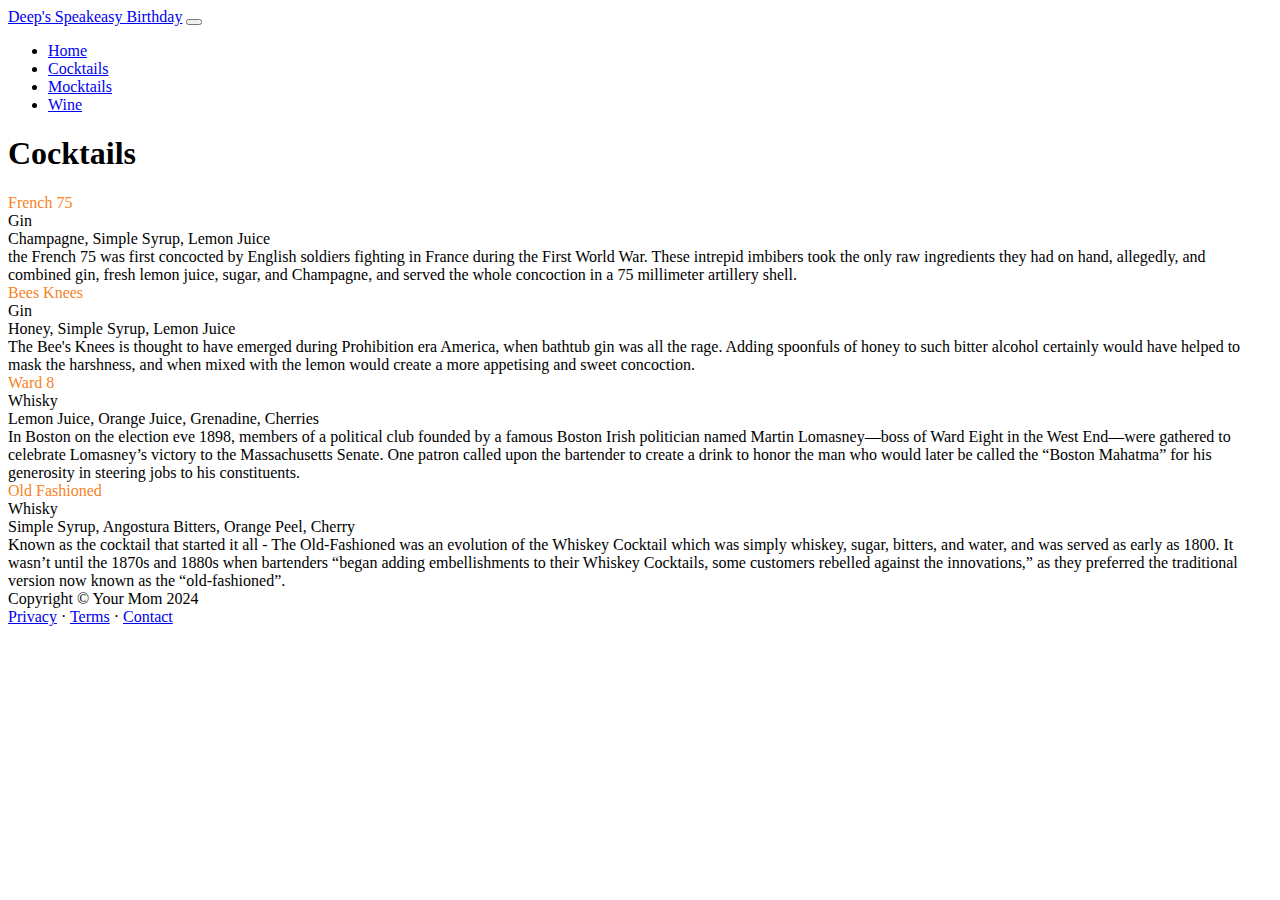
==== cocktails.html @ ecde7ce2 "new HTML" ====
<!DOCTYPE html>
<html lang="en">
    <head>
        <meta charset="utf-8" />
        <meta name="viewport" content="width=device-width, initial-scale=1, shrink-to-fit=no" />
        <meta name="description" content="" />
        <meta name="author" content="" />
        <title>Deep's Speakeasy Cocktails</title>
        <!-- Favicon-->
        <link rel="icon" type="image/x-icon" href="assets/favicon.ico" />
        <!-- Custom Google font-->
        <link rel="preconnect" href="https://fonts.googleapis.com" />
        <link rel="preconnect" href="https://fonts.gstatic.com" crossorigin />
        <link href="https://fonts.googleapis.com/css2?family=Plus+Jakarta+Sans:wght@100;200;300;400;500;600;700;800;900&amp;display=swap" rel="stylesheet" />
        <!-- Bootstrap icons-->
        <link href="https://cdn.jsdelivr.net/npm/bootstrap-icons@1.8.1/font/bootstrap-icons.css" rel="stylesheet" />
        <!-- Core theme CSS (includes Bootstrap)-->
        <link href="css/styles.css" rel="stylesheet" />
    </head>
    <body class="d-flex flex-column h-100 bg-light">
        <main class="flex-shrink-0">
            <!-- Navigation-->
            <nav class="navbar navbar-expand-lg navbar-light bg-white py-3">
                <div class="container px-5">
                    <a class="navbar-brand" href="index.html"><span class="fw-bolder text-primary">Deep's Speakeasy Birthday</span></a>
                    <button class="navbar-toggler" type="button" data-bs-toggle="collapse" data-bs-target="#navbarSupportedContent" aria-controls="navbarSupportedContent" aria-expanded="false" aria-label="Toggle navigation"><span class="navbar-toggler-icon"></span></button>
                    <div class="collapse navbar-collapse" id="navbarSupportedContent">
                        <ul class="navbar-nav ms-auto mb-2 mb-lg-0 small fw-bolder">
                            <li class="nav-item"><a class="nav-link" href="index.html">Home</a></li>
                            <li class="nav-item"><a class="nav-link" href="cocktails.html">Cocktails</a></li>
                            <li class="nav-item"><a class="nav-link" href="mocktails.html">Mocktails</a></li>
                            <li class="nav-item"><a class="nav-link" href="wine.html">Wine</a></li>
                        </ul>
                    </div>
                </div>
            </nav>
            <!-- Page Content-->
            <div class="container px-5 my-5">
                <div class="text-center mb-5">
                    <h1 class="display-5 fw-bolder mb-0"><span class="text-gradient d-inline">Cocktails</span></h1>
                </div>
                <div class="row gx-5 justify-content-center">
                    <div class="col-lg-11 col-xl-9 col-xxl-8">
                        <!-- Experience Section-->
                        <section>
                            <!-- Experience Card 1-->
                            <div class="card shadow border-0 rounded-4 mb-5">
                                <div class="card-body p-5">
                                    <div class="row align-items-center gx-5">
                                        <div class="col text-center text-lg-start mb-4 mb-lg-0">
                                            <div class="bg-light p-4 rounded-4">
                                                <div class="text-custom fw-bolder mb-2"><span style="color:#f68326;">French 75</span></div>
                                                <div class="small fw-bolder">Gin</div>
                                                <div class="small text-muted">Champagne, Simple Syrup, Lemon Juice</div>
                                            </div>
                                        </div>
                                        <div class="col-lg-8"><div>the French 75 was first concocted by English soldiers fighting in France during the First World War. These intrepid imbibers took the only raw ingredients they had on hand, allegedly, and combined gin, fresh lemon juice, sugar, and Champagne, and served the whole concoction in a 75 millimeter artillery shell.</div></div>
                                    </div>
                                </div>
                            </div>
                                   <!-- Experience Card 2-->
                                                        <div class="card shadow border-0 rounded-4 mb-5">
                                                            <div class="card-body p-5">
                                                                <div class="row align-items-center gx-5">
                                                                    <div class="col text-center text-lg-start mb-4 mb-lg-0">
                                                                        <div class="bg-light p-4 rounded-4">
                                                                            <div class="text-custom fw-bolder mb-2"><span style="color:#f68326;">Bees Knees</span></div>
                                                                            <div class="small fw-bolder">Gin</div>
                                                                            <div class="small text-muted">Honey, Simple Syrup, Lemon Juice</div>
                                                                        </div>
                                                                    </div>
                                                                    <div class="col-lg-8"><div>The Bee's Knees is thought to have emerged during Prohibition era America, when bathtub gin was all the rage. Adding spoonfuls of honey to such bitter alcohol certainly would have helped to mask the harshness, and when mixed with the lemon would create a more appetising and sweet concoction.</div></div>
                                                                </div>
                                                            </div>
                                                        </div>
                                        <!-- Experience Card 3-->
                                        <div class="card shadow border-0 rounded-4 mb-5">
                                            <div class="card-body p-5">
                                                <div class="row align-items-center gx-5">
                                                    <div class="col text-center text-lg-start mb-4 mb-lg-0">
                                                        <div class="bg-light p-4 rounded-4">
                                                            <div class="text-custom fw-bolder mb-2"><span style="color:#f68326;">Ward 8</span></div>
                                                            <div class="small fw-bolder">Whisky</div>
                                                            <div class="small text-muted">Lemon Juice, Orange Juice, Grenadine, Cherries</div>
                                                        </div>
                                                    </div>
                                                    <div class="col-lg-8"><div>In Boston on the election eve 1898, members of a political club founded by a famous Boston Irish politician named Martin Lomasney—boss of Ward Eight in the West End—were gathered to celebrate Lomasney’s victory to the Massachusetts Senate. One patron called upon the bartender to create a drink to honor the man who would later be called the “Boston Mahatma” for his generosity in steering jobs to his constituents.</div></div>
                                                </div>
                                            </div>
                                        </div>
                            <!-- Experience Card 4-->
                            <div class="card shadow border-0 rounded-4 mb-5">
                                <div class="card-body p-5">
                                    <div class="row align-items-center gx-5">
                                        <div class="col text-center text-lg-start mb-4 mb-lg-0">
                                            <div class="bg-light p-4 rounded-4">
                                                <div class="text-custom fw-bolder mb-2"><span style="color:#f68326;">Old Fashioned</span></div>
                                                <div class="small fw-bolder">Whisky</div>
                                                <div class="small text-muted">Simple Syrup, Angostura Bitters, Orange Peel, Cherry</div>
                                            </div>
                                        </div>
                                        <div class="col-lg-8"><div>Known as the cocktail that started it all - The Old-Fashioned was an evolution of the Whiskey Cocktail which was simply whiskey, sugar, bitters, and water, and was served as early as 1800. It wasn’t until the 1870s and 1880s when bartenders “began adding embellishments to their Whiskey Cocktails, some customers rebelled against the innovations,” as they preferred the traditional version now known as the “old-fashioned”.</div></div>
                                    </div>
                                </div>
                            </div>
                        </section>
                    </div>
                </div>
            </div>
        </main>
        <!-- Footer-->
        <footer class="bg-white py-4 mt-auto">
            <div class="container px-5">
                <div class="row align-items-center justify-content-between flex-column flex-sm-row">
                    <div class="col-auto"><div class="small m-0">Copyright &copy; Your Mom 2024</div></div>
                    <div class="col-auto">
                        <a class="small" href="#!">Privacy</a>
                        <span class="mx-1">&middot;</span>
                        <a class="small" href="#!">Terms</a>
                        <span class="mx-1">&middot;</span>
                        <a class="small" href="#!">Contact</a>
                    </div>
                </div>
            </div>
        </footer>
        <!-- Bootstrap core JS-->
        <script src="https://cdn.jsdelivr.net/npm/bootstrap@5.2.3/dist/js/bootstrap.bundle.min.js"></script>
        <!-- Core theme JS-->
        <script src="js/scripts.js"></script>
    </body>
</html>
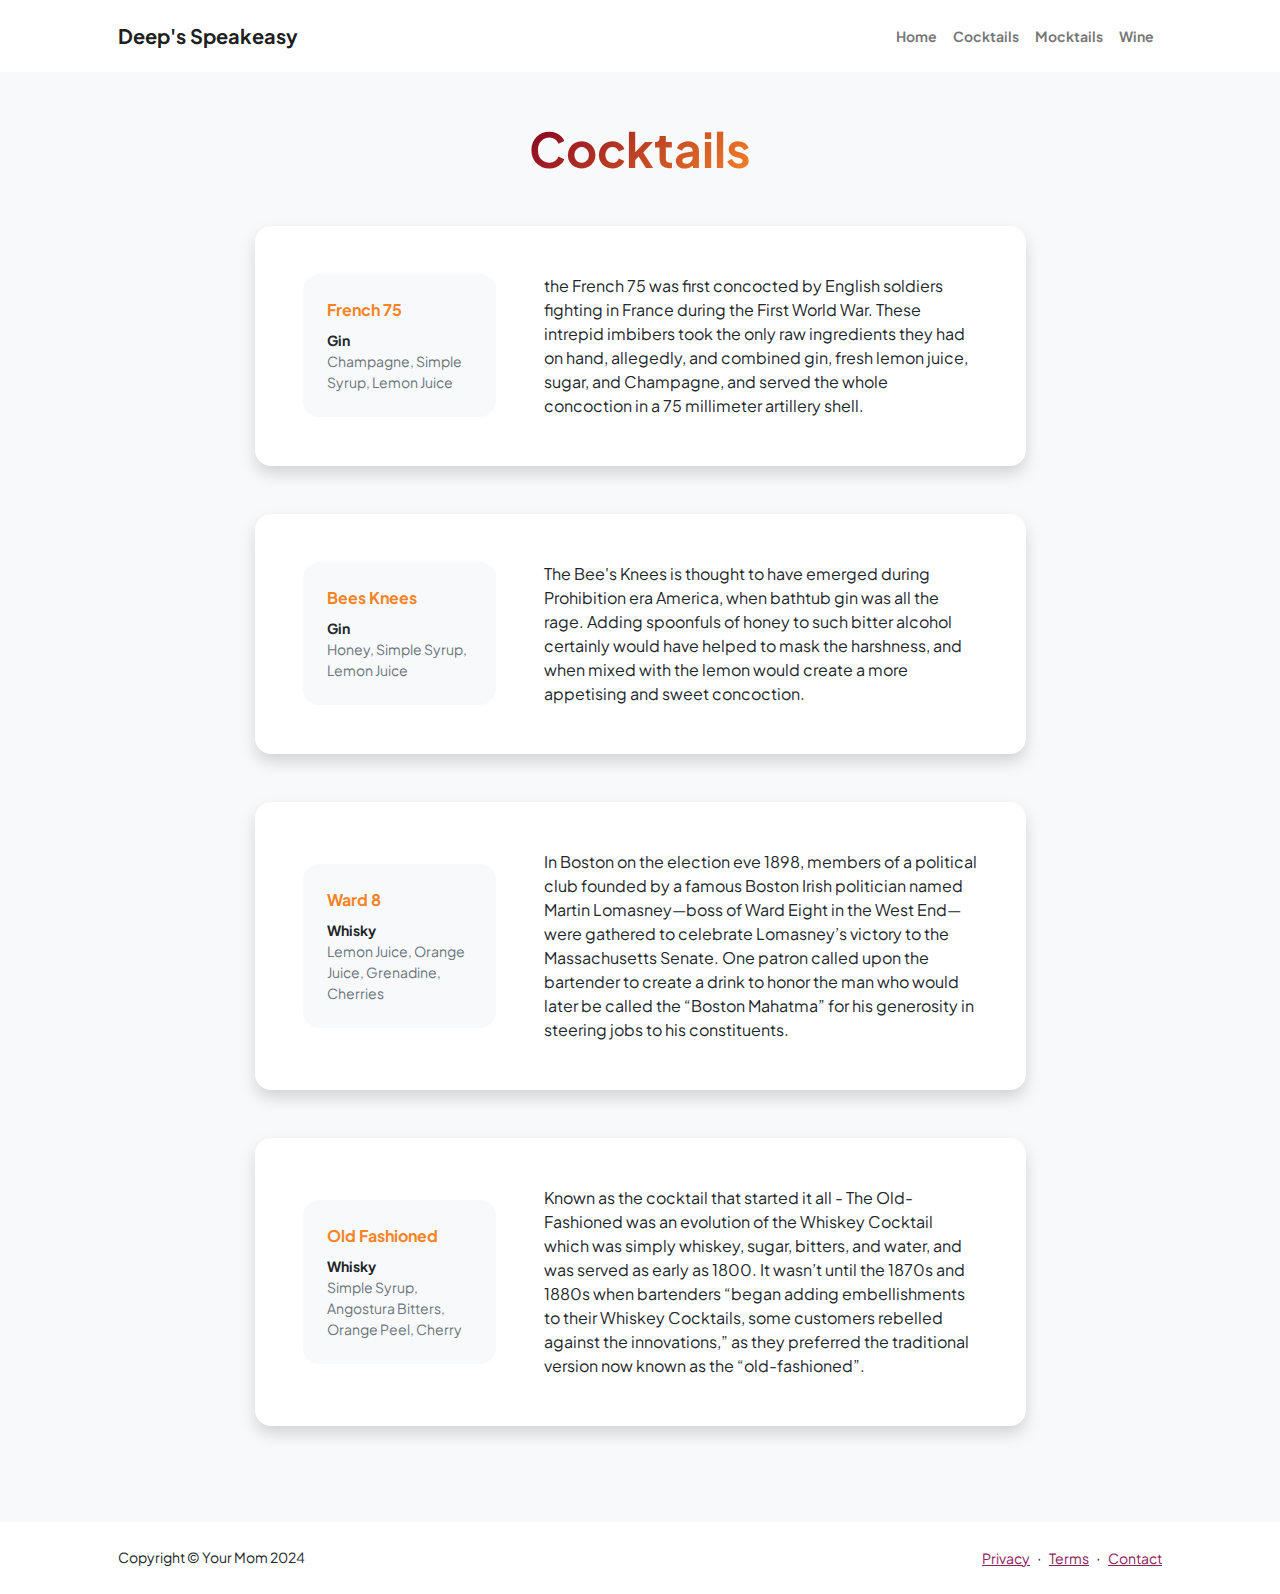
==== commit 9929f235: "Update cocktails.html" ====
--- a/cocktails.html
+++ b/cocktails.html
@@ -22,7 +22,7 @@
             <!-- Navigation-->
             <nav class="navbar navbar-expand-lg navbar-light bg-white py-3">
                 <div class="container px-5">
-                    <a class="navbar-brand" href="index.html"><span class="fw-bolder text-primary">Deep's Speakeasy Birthday</span></a>
+                    <a class="navbar-brand" href="index.html"><span class="fw-bolder text-primary">Deep's Speakeasy</span></a>
                     <button class="navbar-toggler" type="button" data-bs-toggle="collapse" data-bs-target="#navbarSupportedContent" aria-controls="navbarSupportedContent" aria-expanded="false" aria-label="Toggle navigation"><span class="navbar-toggler-icon"></span></button>
                     <div class="collapse navbar-collapse" id="navbarSupportedContent">
                         <ul class="navbar-nav ms-auto mb-2 mb-lg-0 small fw-bolder">
--- a/css/styles.css
+++ b/css/styles.css
@@ -0,0 +1,11735 @@
+
+@charset "UTF-8";
+/*!
+* Start Bootstrap - Personal v1.0.1 (https://startbootstrap.com/template-overviews/personal)
+* Copyright 2013-2023 Start Bootstrap
+* Licensed under MIT (https://github.com/StartBootstrap/startbootstrap-personal/blob/master/LICENSE)
+*/
+/*!
+ * Bootstrap  v5.2.3 (https://getbootstrap.com/)
+ * Copyright 2011-2022 The Bootstrap Authors
+ * Copyright 2011-2022 Twitter, Inc.
+ * Licensed under MIT (https://github.com/twbs/bootstrap/blob/main/LICENSE)
+ */
+:root {
+  --bs-blue: #8d215e;
+  --bs-indigo: #6610f2;
+  --bs-purple: #6f42c1;
+  --bs-pink: #f68326;
+  --bs-red: #dc3545;
+  --bs-orange: #fd7e14;
+  --bs-yellow: #ffc107;
+  --bs-green: #198754;
+  --bs-teal: #20c997;
+  --bs-cyan: #0dcaf0;
+  --bs-black: #000;
+  --bs-white: #fff;
+  --bs-gray: #6c757d;
+  --bs-gray-dark: #343a40;
+  --bs-gray-100: #f8f9fa;
+  --bs-gray-200: #e9ecef;
+  --bs-gray-300: #dee2e6;
+  --bs-gray-400: #ced4da;
+  --bs-gray-500: #adb5bd;
+  --bs-gray-600: #6c757d;
+  --bs-gray-700: #495057;
+  --bs-gray-800: #343a40;
+  --bs-gray-900: #212529;
+  --bs-primary: #f68326;
+  --bs-secondary: #520029;
+  --bs-success: #198754;
+  --bs-info: #0dcaf0;
+  --bs-warning: #ffc107;
+  --bs-danger: #dc3545;
+  --bs-light: #f8f9fa;
+  --bs-custom: #8d215e;
+  --bs-primary-rgb: 30, 48, 243;
+  --bs-secondary-rgb: 226, 30, 128;
+  --bs-success-rgb: 25, 135, 84;
+  --bs-info-rgb: 13, 202, 240;
+  --bs-warning-rgb: 255, 193, 7;
+  --bs-danger-rgb: 220, 53, 69;
+  --bs-light-rgb: 248, 249, 250;
+  --bs-dark-rgb: 33, 37, 41;
+  --bs-white-rgb: 255, 255, 255;
+  --bs-black-rgb: 0, 0, 0;
+  --bs-body-color-rgb: 33, 37, 41;
+  --bs-body-bg-rgb: 255, 255, 255;
+  --bs-font-sans-serif: "Plus Jakarta Sans";
+  --bs-font-monospace: SFMono-Regular, Menlo, Monaco, Consolas, "Liberation Mono", "Courier New", monospace;
+  --bs-gradient: linear-gradient(180deg, rgba(255, 255, 255, 0.15), rgba(255, 255, 255, 0));
+  --bs-body-font-family: var(--bs-font-sans-serif);
+  --bs-body-font-size: 1rem;
+  --bs-body-font-weight: 400;
+  --bs-body-line-height: 1.5;
+  --bs-body-color: #212529;
+  --bs-body-bg: #fff;
+  --bs-border-width: 1px;
+  --bs-border-style: solid;
+  --bs-border-color: #dee2e6;
+  --bs-border-color-translucent: rgba(0, 0, 0, 0.175);
+  --bs-border-radius: 0.375rem;
+  --bs-border-radius-sm: 0.25rem;
+  --bs-border-radius-lg: 0.5rem;
+  --bs-border-radius-xl: 1rem;
+  --bs-border-radius-2xl: 2rem;
+  --bs-border-radius-pill: 50rem;
+  --bs-link-color: #8d215e;
+  --bs-link-hover-color: #1826c2;
+  --bs-code-color: #f68326;
+  --bs-highlight-bg: #fff3cd;
+}
+
+*,
+*::before,
+*::after {
+  box-sizing: border-box;
+}
+
+@media (prefers-reduced-motion: no-preference) {
+  :root {
+    scroll-behavior: smooth;
+  }
+}
+
+body {
+  margin: 0;
+  font-family: var(--bs-body-font-family);
+  font-size: var(--bs-body-font-size);
+  font-weight: var(--bs-body-font-weight);
+  line-height: var(--bs-body-line-height);
+  color: var(--bs-body-color);
+  text-align: var(--bs-body-text-align);
+  background-color: var(--bs-body-bg);
+  -webkit-text-size-adjust: 100%;
+  -webkit-tap-highlight-color: rgba(0, 0, 0, 0);
+}
+
+hr {
+  margin: 1rem 0;
+  color: inherit;
+  border: 0;
+  border-top: 1px solid;
+  opacity: 0.25;
+}
+
+h6, .h6, h5, .h5, h4, .h4, h3, .h3, h2, .h2, h1, .h1 {
+  margin-top: 0;
+  margin-bottom: 0.5rem;
+  font-weight: 500;
+  line-height: 1.2;
+}
+
+h1, .h1 {
+  font-size: calc(1.375rem + 1.5vw);
+}
+@media (min-width: 1200px) {
+  h1, .h1 {
+    font-size: 2.5rem;
+  }
+}
+
+h2, .h2 {
+  font-size: calc(1.325rem + 0.9vw);
+}
+@media (min-width: 1200px) {
+  h2, .h2 {
+    font-size: 2rem;
+  }
+}
+
+h3, .h3 {
+  font-size: calc(1.3rem + 0.6vw);
+}
+@media (min-width: 1200px) {
+  h3, .h3 {
+    font-size: 1.75rem;
+  }
+}
+
+h4, .h4 {
+  font-size: calc(1.275rem + 0.3vw);
+}
+@media (min-width: 1200px) {
+  h4, .h4 {
+    font-size: 1.5rem;
+  }
+}
+
+h5, .h5 {
+  font-size: 1.25rem;
+}
+
+h6, .h6 {
+  font-size: 1rem;
+}
+
+p {
+  margin-top: 0;
+  margin-bottom: 1rem;
+}
+
+abbr[title] {
+  -webkit-text-decoration: underline dotted;
+          text-decoration: underline dotted;
+  cursor: help;
+  -webkit-text-decoration-skip-ink: none;
+          text-decoration-skip-ink: none;
+}
+
+address {
+  margin-bottom: 1rem;
+  font-style: normal;
+  line-height: inherit;
+}
+
+ol,
+ul {
+  padding-left: 2rem;
+}
+
+ol,
+ul,
+dl {
+  margin-top: 0;
+  margin-bottom: 1rem;
+}
+
+ol ol,
+ul ul,
+ol ul,
+ul ol {
+  margin-bottom: 0;
+}
+
+dt {
+  font-weight: 700;
+}
+
+dd {
+  margin-bottom: 0.5rem;
+  margin-left: 0;
+}
+
+blockquote {
+  margin: 0 0 1rem;
+}
+
+b,
+strong {
+  font-weight: bolder;
+}
+
+small, .small {
+  font-size: 0.875em;
+}
+
+mark, .mark {
+  padding: 0.1875em;
+  background-color: var(--bs-highlight-bg);
+}
+
+sub,
+sup {
+  position: relative;
+  font-size: 0.75em;
+  line-height: 0;
+  vertical-align: baseline;
+}
+
+sub {
+  bottom: -0.25em;
+}
+
+sup {
+  top: -0.5em;
+}
+
+a {
+  color: var(--bs-link-color);
+  text-decoration: underline;
+}
+a:hover {
+  color: var(--bs-link-hover-color);
+}
+
+a:not([href]):not([class]), a:not([href]):not([class]):hover {
+  color: inherit;
+  text-decoration: none;
+}
+
+pre,
+code,
+kbd,
+samp {
+  font-family: var(--bs-font-monospace);
+  font-size: 1em;
+}
+
+pre {
+  display: block;
+  margin-top: 0;
+  margin-bottom: 1rem;
+  overflow: auto;
+  font-size: 0.875em;
+}
+pre code {
+  font-size: inherit;
+  color: inherit;
+  word-break: normal;
+}
+
+code {
+  font-size: 0.875em;
+  color: var(--bs-code-color);
+  word-wrap: break-word;
+}
+a > code {
+  color: inherit;
+}
+
+kbd {
+  padding: 0.1875rem 0.375rem;
+  font-size: 0.875em;
+  color: var(--bs-body-bg);
+  background-color: var(--bs-body-color);
+  border-radius: 0.25rem;
+}
+kbd kbd {
+  padding: 0;
+  font-size: 1em;
+}
+
+figure {
+  margin: 0 0 1rem;
+}
+
+img,
+svg {
+  vertical-align: middle;
+}
+
+table {
+  caption-side: bottom;
+  border-collapse: collapse;
+}
+
+caption {
+  padding-top: 0.5rem;
+  padding-bottom: 0.5rem;
+  color: #6c757d;
+  text-align: left;
+}
+
+th {
+  text-align: inherit;
+  text-align: -webkit-match-parent;
+}
+
+thead,
+tbody,
+tfoot,
+tr,
+td,
+th {
+  border-color: inherit;
+  border-style: solid;
+  border-width: 0;
+}
+
+label {
+  display: inline-block;
+}
+
+button {
+  border-radius: 0;
+}
+
+button:focus:not(:focus-visible) {
+  outline: 0;
+}
+
+input,
+button,
+select,
+optgroup,
+textarea {
+  margin: 0;
+  font-family: inherit;
+  font-size: inherit;
+  line-height: inherit;
+}
+
+button,
+select {
+  text-transform: none;
+}
+
+[role=button] {
+  cursor: pointer;
+}
+
+select {
+  word-wrap: normal;
+}
+select:disabled {
+  opacity: 1;
+}
+
+[list]:not([type=date]):not([type=datetime-local]):not([type=month]):not([type=week]):not([type=time])::-webkit-calendar-picker-indicator {
+  display: none !important;
+}
+
+button,
+[type=button],
+[type=reset],
+[type=submit] {
+  -webkit-appearance: button;
+}
+button:not(:disabled),
+[type=button]:not(:disabled),
+[type=reset]:not(:disabled),
+[type=submit]:not(:disabled) {
+  cursor: pointer;
+}
+
+::-moz-focus-inner {
+  padding: 0;
+  border-style: none;
+}
+
+textarea {
+  resize: vertical;
+}
+
+fieldset {
+  min-width: 0;
+  padding: 0;
+  margin: 0;
+  border: 0;
+}
+
+legend {
+  float: left;
+  width: 100%;
+  padding: 0;
+  margin-bottom: 0.5rem;
+  font-size: calc(1.275rem + 0.3vw);
+  line-height: inherit;
+}
+@media (min-width: 1200px) {
+  legend {
+    font-size: 1.5rem;
+  }
+}
+legend + * {
+  clear: left;
+}
+
+::-webkit-datetime-edit-fields-wrapper,
+::-webkit-datetime-edit-text,
+::-webkit-datetime-edit-minute,
+::-webkit-datetime-edit-hour-field,
+::-webkit-datetime-edit-day-field,
+::-webkit-datetime-edit-month-field,
+::-webkit-datetime-edit-year-field {
+  padding: 0;
+}
+
+::-webkit-inner-spin-button {
+  height: auto;
+}
+
+[type=search] {
+  outline-offset: -2px;
+  -webkit-appearance: textfield;
+}
+
+/* rtl:raw:
+[type="tel"],
+[type="url"],
+[type="email"],
+[type="number"] {
+  direction: ltr;
+}
+*/
+::-webkit-search-decoration {
+  -webkit-appearance: none;
+}
+
+::-webkit-color-swatch-wrapper {
+  padding: 0;
+}
+
+::file-selector-button {
+  font: inherit;
+  -webkit-appearance: button;
+}
+
+output {
+  display: inline-block;
+}
+
+iframe {
+  border: 0;
+}
+
+summary {
+  display: list-item;
+  cursor: pointer;
+}
+
+progress {
+  vertical-align: baseline;
+}
+
+[hidden] {
+  display: none !important;
+}
+
+.lead {
+  font-size: 1.25rem;
+  font-weight: 300;
+}
+
+.display-1 {
+  font-size: calc(1.625rem + 4.5vw);
+  font-weight: 300;
+  line-height: 1.2;
+}
+@media (min-width: 1200px) {
+  .display-1 {
+    font-size: 5rem;
+  }
+}
+
+.display-2 {
+  font-size: calc(1.575rem + 3.9vw);
+  font-weight: 300;
+  line-height: 1.2;
+}
+@media (min-width: 1200px) {
+  .display-2 {
+    font-size: 4.5rem;
+  }
+}
+
+.display-3 {
+  font-size: calc(1.525rem + 3.3vw);
+  font-weight: 300;
+  line-height: 1.2;
+}
+@media (min-width: 1200px) {
+  .display-3 {
+    font-size: 4rem;
+  }
+}
+
+.display-4 {
+  font-size: calc(1.475rem + 2.7vw);
+  font-weight: 300;
+  line-height: 1.2;
+}
+@media (min-width: 1200px) {
+  .display-4 {
+    font-size: 3.5rem;
+  }
+}
+
+.display-5 {
+  font-size: calc(1.425rem + 2.1vw);
+  font-weight: 300;
+  line-height: 1.2;
+}
+@media (min-width: 1200px) {
+  .display-5 {
+    font-size: 3rem;
+  }
+}
+
+.display-6 {
+  font-size: calc(1.375rem + 1.5vw);
+  font-weight: 300;
+  line-height: 1.2;
+}
+@media (min-width: 1200px) {
+  .display-6 {
+    font-size: 2.5rem;
+  }
+}
+
+.list-unstyled {
+  padding-left: 0;
+  list-style: none;
+}
+
+.list-inline {
+  padding-left: 0;
+  list-style: none;
+}
+
+.list-inline-item {
+  display: inline-block;
+}
+.list-inline-item:not(:last-child) {
+  margin-right: 0.5rem;
+}
+
+.initialism {
+  font-size: 0.875em;
+  text-transform: uppercase;
+}
+
+.blockquote {
+  margin-bottom: 1rem;
+  font-size: 1.25rem;
+}
+.blockquote > :last-child {
+  margin-bottom: 0;
+}
+
+.blockquote-footer {
+  margin-top: -1rem;
+  margin-bottom: 1rem;
+  font-size: 0.875em;
+  color: #6c757d;
+}
+.blockquote-footer::before {
+  content: "— ";
+}
+
+.img-fluid {
+  max-width: 100%;
+  height: auto;
+}
+
+.img-thumbnail {
+  padding: 0.25rem;
+  background-color: #fff;
+  border: 1px solid var(--bs-border-color);
+  border-radius: 0.375rem;
+  max-width: 100%;
+  height: auto;
+}
+
+.figure {
+  display: inline-block;
+}
+
+.figure-img {
+  margin-bottom: 0.5rem;
+  line-height: 1;
+}
+
+.figure-caption {
+  font-size: 0.875em;
+  color: #6c757d;
+}
+
+.container,
+.container-fluid,
+.container-xxl,
+.container-xl,
+.container-lg,
+.container-md,
+.container-sm {
+  --bs-gutter-x: 1.5rem;
+  --bs-gutter-y: 0;
+  width: 100%;
+  padding-right: calc(var(--bs-gutter-x) * 0.5);
+  padding-left: calc(var(--bs-gutter-x) * 0.5);
+  margin-right: auto;
+  margin-left: auto;
+}
+
+@media (min-width: 576px) {
+  .container-sm, .container {
+    max-width: 540px;
+  }
+}
+@media (min-width: 768px) {
+  .container-md, .container-sm, .container {
+    max-width: 720px;
+  }
+}
+@media (min-width: 992px) {
+  .container-lg, .container-md, .container-sm, .container {
+    max-width: 960px;
+  }
+}
+@media (min-width: 1200px) {
+  .container-xl, .container-lg, .container-md, .container-sm, .container {
+    max-width: 1140px;
+  }
+}
+@media (min-width: 1400px) {
+  .container-xxl, .container-xl, .container-lg, .container-md, .container-sm, .container {
+    max-width: 1320px;
+  }
+}
+.row {
+  --bs-gutter-x: 1.5rem;
+  --bs-gutter-y: 0;
+  display: flex;
+  flex-wrap: wrap;
+  margin-top: calc(-1 * var(--bs-gutter-y));
+  margin-right: calc(-0.5 * var(--bs-gutter-x));
+  margin-left: calc(-0.5 * var(--bs-gutter-x));
+}
+.row > * {
+  flex-shrink: 0;
+  width: 100%;
+  max-width: 100%;
+  padding-right: calc(var(--bs-gutter-x) * 0.5);
+  padding-left: calc(var(--bs-gutter-x) * 0.5);
+  margin-top: var(--bs-gutter-y);
+}
+
+.col {
+  flex: 1 0 0%;
+}
+
+.row-cols-auto > * {
+  flex: 0 0 auto;
+  width: auto;
+}
+
+.row-cols-1 > * {
+  flex: 0 0 auto;
+  width: 100%;
+}
+
+.row-cols-2 > * {
+  flex: 0 0 auto;
+  width: 50%;
+}
+
+.row-cols-3 > * {
+  flex: 0 0 auto;
+  width: 33.3333333333%;
+}
+
+.row-cols-4 > * {
+  flex: 0 0 auto;
+  width: 25%;
+}
+
+.row-cols-5 > * {
+  flex: 0 0 auto;
+  width: 20%;
+}
+
+.row-cols-6 > * {
+  flex: 0 0 auto;
+  width: 16.6666666667%;
+}
+
+.col-auto {
+  flex: 0 0 auto;
+  width: auto;
+}
+
+.col-1 {
+  flex: 0 0 auto;
+  width: 8.33333333%;
+}
+
+.col-2 {
+  flex: 0 0 auto;
+  width: 16.66666667%;
+}
+
+.col-3 {
+  flex: 0 0 auto;
+  width: 25%;
+}
+
+.col-4 {
+  flex: 0 0 auto;
+  width: 33.33333333%;
+}
+
+.col-5 {
+  flex: 0 0 auto;
+  width: 41.66666667%;
+}
+
+.col-6 {
+  flex: 0 0 auto;
+  width: 50%;
+}
+
+.col-7 {
+  flex: 0 0 auto;
+  width: 58.33333333%;
+}
+
+.col-8 {
+  flex: 0 0 auto;
+  width: 66.66666667%;
+}
+
+.col-9 {
+  flex: 0 0 auto;
+  width: 75%;
+}
+
+.col-10 {
+  flex: 0 0 auto;
+  width: 83.33333333%;
+}
+
+.col-11 {
+  flex: 0 0 auto;
+  width: 91.66666667%;
+}
+
+.col-12 {
+  flex: 0 0 auto;
+  width: 100%;
+}
+
+.offset-1 {
+  margin-left: 8.33333333%;
+}
+
+.offset-2 {
+  margin-left: 16.66666667%;
+}
+
+.offset-3 {
+  margin-left: 25%;
+}
+
+.offset-4 {
+  margin-left: 33.33333333%;
+}
+
+.offset-5 {
+  margin-left: 41.66666667%;
+}
+
+.offset-6 {
+  margin-left: 50%;
+}
+
+.offset-7 {
+  margin-left: 58.33333333%;
+}
+
+.offset-8 {
+  margin-left: 66.66666667%;
+}
+
+.offset-9 {
+  margin-left: 75%;
+}
+
+.offset-10 {
+  margin-left: 83.33333333%;
+}
+
+.offset-11 {
+  margin-left: 91.66666667%;
+}
+
+.g-0,
+.gx-0 {
+  --bs-gutter-x: 0;
+}
+
+.g-0,
+.gy-0 {
+  --bs-gutter-y: 0;
+}
+
+.g-1,
+.gx-1 {
+  --bs-gutter-x: 0.25rem;
+}
+
+.g-1,
+.gy-1 {
+  --bs-gutter-y: 0.25rem;
+}
+
+.g-2,
+.gx-2 {
+  --bs-gutter-x: 0.5rem;
+}
+
+.g-2,
+.gy-2 {
+  --bs-gutter-y: 0.5rem;
+}
+
+.g-3,
+.gx-3 {
+  --bs-gutter-x: 1rem;
+}
+
+.g-3,
+.gy-3 {
+  --bs-gutter-y: 1rem;
+}
+
+.g-4,
+.gx-4 {
+  --bs-gutter-x: 1.5rem;
+}
+
+.g-4,
+.gy-4 {
+  --bs-gutter-y: 1.5rem;
+}
+
+.g-5,
+.gx-5 {
+  --bs-gutter-x: 3rem;
+}
+
+.g-5,
+.gy-5 {
+  --bs-gutter-y: 3rem;
+}
+
+@media (min-width: 576px) {
+  .col-sm {
+    flex: 1 0 0%;
+  }
+  .row-cols-sm-auto > * {
+    flex: 0 0 auto;
+    width: auto;
+  }
+  .row-cols-sm-1 > * {
+    flex: 0 0 auto;
+    width: 100%;
+  }
+  .row-cols-sm-2 > * {
+    flex: 0 0 auto;
+    width: 50%;
+  }
+  .row-cols-sm-3 > * {
+    flex: 0 0 auto;
+    width: 33.3333333333%;
+  }
+  .row-cols-sm-4 > * {
+    flex: 0 0 auto;
+    width: 25%;
+  }
+  .row-cols-sm-5 > * {
+    flex: 0 0 auto;
+    width: 20%;
+  }
+  .row-cols-sm-6 > * {
+    flex: 0 0 auto;
+    width: 16.6666666667%;
+  }
+  .col-sm-auto {
+    flex: 0 0 auto;
+    width: auto;
+  }
+  .col-sm-1 {
+    flex: 0 0 auto;
+    width: 8.33333333%;
+  }
+  .col-sm-2 {
+    flex: 0 0 auto;
+    width: 16.66666667%;
+  }
+  .col-sm-3 {
+    flex: 0 0 auto;
+    width: 25%;
+  }
+  .col-sm-4 {
+    flex: 0 0 auto;
+    width: 33.33333333%;
+  }
+  .col-sm-5 {
+    flex: 0 0 auto;
+    width: 41.66666667%;
+  }
+  .col-sm-6 {
+    flex: 0 0 auto;
+    width: 50%;
+  }
+  .col-sm-7 {
+    flex: 0 0 auto;
+    width: 58.33333333%;
+  }
+  .col-sm-8 {
+    flex: 0 0 auto;
+    width: 66.66666667%;
+  }
+  .col-sm-9 {
+    flex: 0 0 auto;
+    width: 75%;
+  }
+  .col-sm-10 {
+    flex: 0 0 auto;
+    width: 83.33333333%;
+  }
+  .col-sm-11 {
+    flex: 0 0 auto;
+    width: 91.66666667%;
+  }
+  .col-sm-12 {
+    flex: 0 0 auto;
+    width: 100%;
+  }
+  .offset-sm-0 {
+    margin-left: 0;
+  }
+  .offset-sm-1 {
+    margin-left: 8.33333333%;
+  }
+  .offset-sm-2 {
+    margin-left: 16.66666667%;
+  }
+  .offset-sm-3 {
+    margin-left: 25%;
+  }
+  .offset-sm-4 {
+    margin-left: 33.33333333%;
+  }
+  .offset-sm-5 {
+    margin-left: 41.66666667%;
+  }
+  .offset-sm-6 {
+    margin-left: 50%;
+  }
+  .offset-sm-7 {
+    margin-left: 58.33333333%;
+  }
+  .offset-sm-8 {
+    margin-left: 66.66666667%;
+  }
+  .offset-sm-9 {
+    margin-left: 75%;
+  }
+  .offset-sm-10 {
+    margin-left: 83.33333333%;
+  }
+  .offset-sm-11 {
+    margin-left: 91.66666667%;
+  }
+  .g-sm-0,
+  .gx-sm-0 {
+    --bs-gutter-x: 0;
+  }
+  .g-sm-0,
+  .gy-sm-0 {
+    --bs-gutter-y: 0;
+  }
+  .g-sm-1,
+  .gx-sm-1 {
+    --bs-gutter-x: 0.25rem;
+  }
+  .g-sm-1,
+  .gy-sm-1 {
+    --bs-gutter-y: 0.25rem;
+  }
+  .g-sm-2,
+  .gx-sm-2 {
+    --bs-gutter-x: 0.5rem;
+  }
+  .g-sm-2,
+  .gy-sm-2 {
+    --bs-gutter-y: 0.5rem;
+  }
+  .g-sm-3,
+  .gx-sm-3 {
+    --bs-gutter-x: 1rem;
+  }
+  .g-sm-3,
+  .gy-sm-3 {
+    --bs-gutter-y: 1rem;
+  }
+  .g-sm-4,
+  .gx-sm-4 {
+    --bs-gutter-x: 1.5rem;
+  }
+  .g-sm-4,
+  .gy-sm-4 {
+    --bs-gutter-y: 1.5rem;
+  }
+  .g-sm-5,
+  .gx-sm-5 {
+    --bs-gutter-x: 3rem;
+  }
+  .g-sm-5,
+  .gy-sm-5 {
+    --bs-gutter-y: 3rem;
+  }
+}
+@media (min-width: 768px) {
+  .col-md {
+    flex: 1 0 0%;
+  }
+  .row-cols-md-auto > * {
+    flex: 0 0 auto;
+    width: auto;
+  }
+  .row-cols-md-1 > * {
+    flex: 0 0 auto;
+    width: 100%;
+  }
+  .row-cols-md-2 > * {
+    flex: 0 0 auto;
+    width: 50%;
+  }
+  .row-cols-md-3 > * {
+    flex: 0 0 auto;
+    width: 33.3333333333%;
+  }
+  .row-cols-md-4 > * {
+    flex: 0 0 auto;
+    width: 25%;
+  }
+  .row-cols-md-5 > * {
+    flex: 0 0 auto;
+    width: 20%;
+  }
+  .row-cols-md-6 > * {
+    flex: 0 0 auto;
+    width: 16.6666666667%;
+  }
+  .col-md-auto {
+    flex: 0 0 auto;
+    width: auto;
+  }
+  .col-md-1 {
+    flex: 0 0 auto;
+    width: 8.33333333%;
+  }
+  .col-md-2 {
+    flex: 0 0 auto;
+    width: 16.66666667%;
+  }
+  .col-md-3 {
+    flex: 0 0 auto;
+    width: 25%;
+  }
+  .col-md-4 {
+    flex: 0 0 auto;
+    width: 33.33333333%;
+  }
+  .col-md-5 {
+    flex: 0 0 auto;
+    width: 41.66666667%;
+  }
+  .col-md-6 {
+    flex: 0 0 auto;
+    width: 50%;
+  }
+  .col-md-7 {
+    flex: 0 0 auto;
+    width: 58.33333333%;
+  }
+  .col-md-8 {
+    flex: 0 0 auto;
+    width: 66.66666667%;
+  }
+  .col-md-9 {
+    flex: 0 0 auto;
+    width: 75%;
+  }
+  .col-md-10 {
+    flex: 0 0 auto;
+    width: 83.33333333%;
+  }
+  .col-md-11 {
+    flex: 0 0 auto;
+    width: 91.66666667%;
+  }
+  .col-md-12 {
+    flex: 0 0 auto;
+    width: 100%;
+  }
+  .offset-md-0 {
+    margin-left: 0;
+  }
+  .offset-md-1 {
+    margin-left: 8.33333333%;
+  }
+  .offset-md-2 {
+    margin-left: 16.66666667%;
+  }
+  .offset-md-3 {
+    margin-left: 25%;
+  }
+  .offset-md-4 {
+    margin-left: 33.33333333%;
+  }
+  .offset-md-5 {
+    margin-left: 41.66666667%;
+  }
+  .offset-md-6 {
+    margin-left: 50%;
+  }
+  .offset-md-7 {
+    margin-left: 58.33333333%;
+  }
+  .offset-md-8 {
+    margin-left: 66.66666667%;
+  }
+  .offset-md-9 {
+    margin-left: 75%;
+  }
+  .offset-md-10 {
+    margin-left: 83.33333333%;
+  }
+  .offset-md-11 {
+    margin-left: 91.66666667%;
+  }
+  .g-md-0,
+  .gx-md-0 {
+    --bs-gutter-x: 0;
+  }
+  .g-md-0,
+  .gy-md-0 {
+    --bs-gutter-y: 0;
+  }
+  .g-md-1,
+  .gx-md-1 {
+    --bs-gutter-x: 0.25rem;
+  }
+  .g-md-1,
+  .gy-md-1 {
+    --bs-gutter-y: 0.25rem;
+  }
+  .g-md-2,
+  .gx-md-2 {
+    --bs-gutter-x: 0.5rem;
+  }
+  .g-md-2,
+  .gy-md-2 {
+    --bs-gutter-y: 0.5rem;
+  }
+  .g-md-3,
+  .gx-md-3 {
+    --bs-gutter-x: 1rem;
+  }
+  .g-md-3,
+  .gy-md-3 {
+    --bs-gutter-y: 1rem;
+  }
+  .g-md-4,
+  .gx-md-4 {
+    --bs-gutter-x: 1.5rem;
+  }
+  .g-md-4,
+  .gy-md-4 {
+    --bs-gutter-y: 1.5rem;
+  }
+  .g-md-5,
+  .gx-md-5 {
+    --bs-gutter-x: 3rem;
+  }
+  .g-md-5,
+  .gy-md-5 {
+    --bs-gutter-y: 3rem;
+  }
+}
+@media (min-width: 992px) {
+  .col-lg {
+    flex: 1 0 0%;
+  }
+  .row-cols-lg-auto > * {
+    flex: 0 0 auto;
+    width: auto;
+  }
+  .row-cols-lg-1 > * {
+    flex: 0 0 auto;
+    width: 100%;
+  }
+  .row-cols-lg-2 > * {
+    flex: 0 0 auto;
+    width: 50%;
+  }
+  .row-cols-lg-3 > * {
+    flex: 0 0 auto;
+    width: 33.3333333333%;
+  }
+  .row-cols-lg-4 > * {
+    flex: 0 0 auto;
+    width: 25%;
+  }
+  .row-cols-lg-5 > * {
+    flex: 0 0 auto;
+    width: 20%;
+  }
+  .row-cols-lg-6 > * {
+    flex: 0 0 auto;
+    width: 16.6666666667%;
+  }
+  .col-lg-auto {
+    flex: 0 0 auto;
+    width: auto;
+  }
+  .col-lg-1 {
+    flex: 0 0 auto;
+    width: 8.33333333%;
+  }
+  .col-lg-2 {
+    flex: 0 0 auto;
+    width: 16.66666667%;
+  }
+  .col-lg-3 {
+    flex: 0 0 auto;
+    width: 25%;
+  }
+  .col-lg-4 {
+    flex: 0 0 auto;
+    width: 33.33333333%;
+  }
+  .col-lg-5 {
+    flex: 0 0 auto;
+    width: 41.66666667%;
+  }
+  .col-lg-6 {
+    flex: 0 0 auto;
+    width: 50%;
+  }
+  .col-lg-7 {
+    flex: 0 0 auto;
+    width: 58.33333333%;
+  }
+  .col-lg-8 {
+    flex: 0 0 auto;
+    width: 66.66666667%;
+  }
+  .col-lg-9 {
+    flex: 0 0 auto;
+    width: 75%;
+  }
+  .col-lg-10 {
+    flex: 0 0 auto;
+    width: 83.33333333%;
+  }
+  .col-lg-11 {
+    flex: 0 0 auto;
+    width: 91.66666667%;
+  }
+  .col-lg-12 {
+    flex: 0 0 auto;
+    width: 100%;
+  }
+  .offset-lg-0 {
+    margin-left: 0;
+  }
+  .offset-lg-1 {
+    margin-left: 8.33333333%;
+  }
+  .offset-lg-2 {
+    margin-left: 16.66666667%;
+  }
+  .offset-lg-3 {
+    margin-left: 25%;
+  }
+  .offset-lg-4 {
+    margin-left: 33.33333333%;
+  }
+  .offset-lg-5 {
+    margin-left: 41.66666667%;
+  }
+  .offset-lg-6 {
+    margin-left: 50%;
+  }
+  .offset-lg-7 {
+    margin-left: 58.33333333%;
+  }
+  .offset-lg-8 {
+    margin-left: 66.66666667%;
+  }
+  .offset-lg-9 {
+    margin-left: 75%;
+  }
+  .offset-lg-10 {
+    margin-left: 83.33333333%;
+  }
+  .offset-lg-11 {
+    margin-left: 91.66666667%;
+  }
+  .g-lg-0,
+  .gx-lg-0 {
+    --bs-gutter-x: 0;
+  }
+  .g-lg-0,
+  .gy-lg-0 {
+    --bs-gutter-y: 0;
+  }
+  .g-lg-1,
+  .gx-lg-1 {
+    --bs-gutter-x: 0.25rem;
+  }
+  .g-lg-1,
+  .gy-lg-1 {
+    --bs-gutter-y: 0.25rem;
+  }
+  .g-lg-2,
+  .gx-lg-2 {
+    --bs-gutter-x: 0.5rem;
+  }
+  .g-lg-2,
+  .gy-lg-2 {
+    --bs-gutter-y: 0.5rem;
+  }
+  .g-lg-3,
+  .gx-lg-3 {
+    --bs-gutter-x: 1rem;
+  }
+  .g-lg-3,
+  .gy-lg-3 {
+    --bs-gutter-y: 1rem;
+  }
+  .g-lg-4,
+  .gx-lg-4 {
+    --bs-gutter-x: 1.5rem;
+  }
+  .g-lg-4,
+  .gy-lg-4 {
+    --bs-gutter-y: 1.5rem;
+  }
+  .g-lg-5,
+  .gx-lg-5 {
+    --bs-gutter-x: 3rem;
+  }
+  .g-lg-5,
+  .gy-lg-5 {
+    --bs-gutter-y: 3rem;
+  }
+}
+@media (min-width: 1200px) {
+  .col-xl {
+    flex: 1 0 0%;
+  }
+  .row-cols-xl-auto > * {
+    flex: 0 0 auto;
+    width: auto;
+  }
+  .row-cols-xl-1 > * {
+    flex: 0 0 auto;
+    width: 100%;
+  }
+  .row-cols-xl-2 > * {
+    flex: 0 0 auto;
+    width: 50%;
+  }
+  .row-cols-xl-3 > * {
+    flex: 0 0 auto;
+    width: 33.3333333333%;
+  }
+  .row-cols-xl-4 > * {
+    flex: 0 0 auto;
+    width: 25%;
+  }
+  .row-cols-xl-5 > * {
+    flex: 0 0 auto;
+    width: 20%;
+  }
+  .row-cols-xl-6 > * {
+    flex: 0 0 auto;
+    width: 16.6666666667%;
+  }
+  .col-xl-auto {
+    flex: 0 0 auto;
+    width: auto;
+  }
+  .col-xl-1 {
+    flex: 0 0 auto;
+    width: 8.33333333%;
+  }
+  .col-xl-2 {
+    flex: 0 0 auto;
+    width: 16.66666667%;
+  }
+  .col-xl-3 {
+    flex: 0 0 auto;
+    width: 25%;
+  }
+  .col-xl-4 {
+    flex: 0 0 auto;
+    width: 33.33333333%;
+  }
+  .col-xl-5 {
+    flex: 0 0 auto;
+    width: 41.66666667%;
+  }
+  .col-xl-6 {
+    flex: 0 0 auto;
+    width: 50%;
+  }
+  .col-xl-7 {
+    flex: 0 0 auto;
+    width: 58.33333333%;
+  }
+  .col-xl-8 {
+    flex: 0 0 auto;
+    width: 66.66666667%;
+  }
+  .col-xl-9 {
+    flex: 0 0 auto;
+    width: 75%;
+  }
+  .col-xl-10 {
+    flex: 0 0 auto;
+    width: 83.33333333%;
+  }
+  .col-xl-11 {
+    flex: 0 0 auto;
+    width: 91.66666667%;
+  }
+  .col-xl-12 {
+    flex: 0 0 auto;
+    width: 100%;
+  }
+  .offset-xl-0 {
+    margin-left: 0;
+  }
+  .offset-xl-1 {
+    margin-left: 8.33333333%;
+  }
+  .offset-xl-2 {
+    margin-left: 16.66666667%;
+  }
+  .offset-xl-3 {
+    margin-left: 25%;
+  }
+  .offset-xl-4 {
+    margin-left: 33.33333333%;
+  }
+  .offset-xl-5 {
+    margin-left: 41.66666667%;
+  }
+  .offset-xl-6 {
+    margin-left: 50%;
+  }
+  .offset-xl-7 {
+    margin-left: 58.33333333%;
+  }
+  .offset-xl-8 {
+    margin-left: 66.66666667%;
+  }
+  .offset-xl-9 {
+    margin-left: 75%;
+  }
+  .offset-xl-10 {
+    margin-left: 83.33333333%;
+  }
+  .offset-xl-11 {
+    margin-left: 91.66666667%;
+  }
+  .g-xl-0,
+  .gx-xl-0 {
+    --bs-gutter-x: 0;
+  }
+  .g-xl-0,
+  .gy-xl-0 {
+    --bs-gutter-y: 0;
+  }
+  .g-xl-1,
+  .gx-xl-1 {
+    --bs-gutter-x: 0.25rem;
+  }
+  .g-xl-1,
+  .gy-xl-1 {
+    --bs-gutter-y: 0.25rem;
+  }
+  .g-xl-2,
+  .gx-xl-2 {
+    --bs-gutter-x: 0.5rem;
+  }
+  .g-xl-2,
+  .gy-xl-2 {
+    --bs-gutter-y: 0.5rem;
+  }
+  .g-xl-3,
+  .gx-xl-3 {
+    --bs-gutter-x: 1rem;
+  }
+  .g-xl-3,
+  .gy-xl-3 {
+    --bs-gutter-y: 1rem;
+  }
+  .g-xl-4,
+  .gx-xl-4 {
+    --bs-gutter-x: 1.5rem;
+  }
+  .g-xl-4,
+  .gy-xl-4 {
+    --bs-gutter-y: 1.5rem;
+  }
+  .g-xl-5,
+  .gx-xl-5 {
+    --bs-gutter-x: 3rem;
+  }
+  .g-xl-5,
+  .gy-xl-5 {
+    --bs-gutter-y: 3rem;
+  }
+}
+@media (min-width: 1400px) {
+  .col-xxl {
+    flex: 1 0 0%;
+  }
+  .row-cols-xxl-auto > * {
+    flex: 0 0 auto;
+    width: auto;
+  }
+  .row-cols-xxl-1 > * {
+    flex: 0 0 auto;
+    width: 100%;
+  }
+  .row-cols-xxl-2 > * {
+    flex: 0 0 auto;
+    width: 50%;
+  }
+  .row-cols-xxl-3 > * {
+    flex: 0 0 auto;
+    width: 33.3333333333%;
+  }
+  .row-cols-xxl-4 > * {
+    flex: 0 0 auto;
+    width: 25%;
+  }
+  .row-cols-xxl-5 > * {
+    flex: 0 0 auto;
+    width: 20%;
+  }
+  .row-cols-xxl-6 > * {
+    flex: 0 0 auto;
+    width: 16.6666666667%;
+  }
+  .col-xxl-auto {
+    flex: 0 0 auto;
+    width: auto;
+  }
+  .col-xxl-1 {
+    flex: 0 0 auto;
+    width: 8.33333333%;
+  }
+  .col-xxl-2 {
+    flex: 0 0 auto;
+    width: 16.66666667%;
+  }
+  .col-xxl-3 {
+    flex: 0 0 auto;
+    width: 25%;
+  }
+  .col-xxl-4 {
+    flex: 0 0 auto;
+    width: 33.33333333%;
+  }
+  .col-xxl-5 {
+    flex: 0 0 auto;
+    width: 41.66666667%;
+  }
+  .col-xxl-6 {
+    flex: 0 0 auto;
+    width: 50%;
+  }
+  .col-xxl-7 {
+    flex: 0 0 auto;
+    width: 58.33333333%;
+  }
+  .col-xxl-8 {
+    flex: 0 0 auto;
+    width: 66.66666667%;
+  }
+  .col-xxl-9 {
+    flex: 0 0 auto;
+    width: 75%;
+  }
+  .col-xxl-10 {
+    flex: 0 0 auto;
+    width: 83.33333333%;
+  }
+  .col-xxl-11 {
+    flex: 0 0 auto;
+    width: 91.66666667%;
+  }
+  .col-xxl-12 {
+    flex: 0 0 auto;
+    width: 100%;
+  }
+  .offset-xxl-0 {
+    margin-left: 0;
+  }
+  .offset-xxl-1 {
+    margin-left: 8.33333333%;
+  }
+  .offset-xxl-2 {
+    margin-left: 16.66666667%;
+  }
+  .offset-xxl-3 {
+    margin-left: 25%;
+  }
+  .offset-xxl-4 {
+    margin-left: 33.33333333%;
+  }
+  .offset-xxl-5 {
+    margin-left: 41.66666667%;
+  }
+  .offset-xxl-6 {
+    margin-left: 50%;
+  }
+  .offset-xxl-7 {
+    margin-left: 58.33333333%;
+  }
+  .offset-xxl-8 {
+    margin-left: 66.66666667%;
+  }
+  .offset-xxl-9 {
+    margin-left: 75%;
+  }
+  .offset-xxl-10 {
+    margin-left: 83.33333333%;
+  }
+  .offset-xxl-11 {
+    margin-left: 91.66666667%;
+  }
+  .g-xxl-0,
+  .gx-xxl-0 {
+    --bs-gutter-x: 0;
+  }
+  .g-xxl-0,
+  .gy-xxl-0 {
+    --bs-gutter-y: 0;
+  }
+  .g-xxl-1,
+  .gx-xxl-1 {
+    --bs-gutter-x: 0.25rem;
+  }
+  .g-xxl-1,
+  .gy-xxl-1 {
+    --bs-gutter-y: 0.25rem;
+  }
+  .g-xxl-2,
+  .gx-xxl-2 {
+    --bs-gutter-x: 0.5rem;
+  }
+  .g-xxl-2,
+  .gy-xxl-2 {
+    --bs-gutter-y: 0.5rem;
+  }
+  .g-xxl-3,
+  .gx-xxl-3 {
+    --bs-gutter-x: 1rem;
+  }
+  .g-xxl-3,
+  .gy-xxl-3 {
+    --bs-gutter-y: 1rem;
+  }
+  .g-xxl-4,
+  .gx-xxl-4 {
+    --bs-gutter-x: 1.5rem;
+  }
+  .g-xxl-4,
+  .gy-xxl-4 {
+    --bs-gutter-y: 1.5rem;
+  }
+  .g-xxl-5,
+  .gx-xxl-5 {
+    --bs-gutter-x: 3rem;
+  }
+  .g-xxl-5,
+  .gy-xxl-5 {
+    --bs-gutter-y: 3rem;
+  }
+}
+.table {
+  --bs-table-color: var(--bs-body-color);
+  --bs-table-bg: transparent;
+  --bs-table-border-color: var(--bs-border-color);
+  --bs-table-accent-bg: transparent;
+  --bs-table-striped-color: var(--bs-body-color);
+  --bs-table-striped-bg: rgba(0, 0, 0, 0.05);
+  --bs-table-active-color: var(--bs-body-color);
+  --bs-table-active-bg: rgba(0, 0, 0, 0.1);
+  --bs-table-hover-color: var(--bs-body-color);
+  --bs-table-hover-bg: rgba(0, 0, 0, 0.075);
+  width: 100%;
+  margin-bottom: 1rem;
+  color: var(--bs-table-color);
+  vertical-align: top;
+  border-color: var(--bs-table-border-color);
+}
+.table > :not(caption) > * > * {
+  padding: 0.5rem 0.5rem;
+  background-color: var(--bs-table-bg);
+  border-bottom-width: 1px;
+  box-shadow: inset 0 0 0 9999px var(--bs-table-accent-bg);
+}
+.table > tbody {
+  vertical-align: inherit;
+}
+.table > thead {
+  vertical-align: bottom;
+}
+
+.table-group-divider {
+  border-top: 2px solid currentcolor;
+}
+
+.caption-top {
+  caption-side: top;
+}
+
+.table-sm > :not(caption) > * > * {
+  padding: 0.25rem 0.25rem;
+}
+
+.table-bordered > :not(caption) > * {
+  border-width: 1px 0;
+}
+.table-bordered > :not(caption) > * > * {
+  border-width: 0 1px;
+}
+
+.table-borderless > :not(caption) > * > * {
+  border-bottom-width: 0;
+}
+.table-borderless > :not(:first-child) {
+  border-top-width: 0;
+}
+
+.table-striped > tbody > tr:nth-of-type(odd) > * {
+  --bs-table-accent-bg: var(--bs-table-striped-bg);
+  color: var(--bs-table-striped-color);
+}
+
+.table-striped-columns > :not(caption) > tr > :nth-child(even) {
+  --bs-table-accent-bg: var(--bs-table-striped-bg);
+  color: var(--bs-table-striped-color);
+}
+
+.table-active {
+  --bs-table-accent-bg: var(--bs-table-active-bg);
+  color: var(--bs-table-active-color);
+}
+
+.table-hover > tbody > tr:hover > * {
+  --bs-table-accent-bg: var(--bs-table-hover-bg);
+  color: var(--bs-table-hover-color);
+}
+
+.table-primary {
+  --bs-table-color: #000;
+  --bs-table-bg: #d2d6fd;
+  --bs-table-border-color: #bdc1e4;
+  --bs-table-striped-bg: #c8cbf0;
+  --bs-table-striped-color: #000;
+  --bs-table-active-bg: #bdc1e4;
+  --bs-table-active-color: #000;
+  --bs-table-hover-bg: #c2c6ea;
+  --bs-table-hover-color: #000;
+  color: var(--bs-table-color);
+  border-color: var(--bs-table-border-color);
+}
+
+.table-secondary {
+  --bs-table-color: #000;
+  --bs-table-bg: #f9d2e6;
+  --bs-table-border-color: #e0bdcf;
+  --bs-table-striped-bg: #edc8db;
+  --bs-table-striped-color: #000;
+  --bs-table-active-bg: #e0bdcf;
+  --bs-table-active-color: #000;
+  --bs-table-hover-bg: #e6c2d5;
+  --bs-table-hover-color: #000;
+  color: var(--bs-table-color);
+  border-color: var(--bs-table-border-color);
+}
+
+.table-success {
+  --bs-table-color: #000;
+  --bs-table-bg: #d1e7dd;
+  --bs-table-border-color: #bcd0c7;
+  --bs-table-striped-bg: #c7dbd2;
+  --bs-table-striped-color: #000;
+  --bs-table-active-bg: #bcd0c7;
+  --bs-table-active-color: #000;
+  --bs-table-hover-bg: #c1d6cc;
+  --bs-table-hover-color: #000;
+  color: var(--bs-table-color);
+  border-color: var(--bs-table-border-color);
+}
+
+.table-info {
+  --bs-table-color: #000;
+  --bs-table-bg: #cff4fc;
+  --bs-table-border-color: #badce3;
+  --bs-table-striped-bg: #c5e8ef;
+  --bs-table-striped-color: #000;
+  --bs-table-active-bg: #badce3;
+  --bs-table-active-color: #000;
+  --bs-table-hover-bg: #bfe2e9;
+  --bs-table-hover-color: #000;
+  color: var(--bs-table-color);
+  border-color: var(--bs-table-border-color);
+}
+
+.table-warning {
+  --bs-table-color: #000;
+  --bs-table-bg: #fff3cd;
+  --bs-table-border-color: #e6dbb9;
+  --bs-table-striped-bg: #f2e7c3;
+  --bs-table-striped-color: #000;
+  --bs-table-active-bg: #e6dbb9;
+  --bs-table-active-color: #000;
+  --bs-table-hover-bg: #ece1be;
+  --bs-table-hover-color: #000;
+  color: var(--bs-table-color);
+  border-color: var(--bs-table-border-color);
+}
+
+.table-danger {
+  --bs-table-color: #000;
+  --bs-table-bg: #f8d7da;
+  --bs-table-border-color: #dfc2c4;
+  --bs-table-striped-bg: #eccccf;
+  --bs-table-striped-color: #000;
+  --bs-table-active-bg: #dfc2c4;
+  --bs-table-active-color: #000;
+  --bs-table-hover-bg: #e5c7ca;
+  --bs-table-hover-color: #000;
+  color: var(--bs-table-color);
+  border-color: var(--bs-table-border-color);
+}
+
+.table-light {
+  --bs-table-color: #000;
+  --bs-table-bg: #f8f9fa;
+  --bs-table-border-color: #dfe0e1;
+  --bs-table-striped-bg: #ecedee;
+  --bs-table-striped-color: #000;
+  --bs-table-active-bg: #dfe0e1;
+  --bs-table-active-color: #000;
+  --bs-table-hover-bg: #e5e6e7;
+  --bs-table-hover-color: #000;
+  color: var(--bs-table-color);
+  border-color: var(--bs-table-border-color);
+}
+
+.table-dark {
+  --bs-table-color: #fff;
+  --bs-table-bg: #212529;
+  --bs-table-border-color: #373b3e;
+  --bs-table-striped-bg: #2c3034;
+  --bs-table-striped-color: #fff;
+  --bs-table-active-bg: #373b3e;
+  --bs-table-active-color: #fff;
+  --bs-table-hover-bg: #323539;
+  --bs-table-hover-color: #fff;
+  color: var(--bs-table-color);
+  border-color: var(--bs-table-border-color);
+}
+
+.table-responsive {
+  overflow-x: auto;
+  -webkit-overflow-scrolling: touch;
+}
+
+@media (max-width: 575.98px) {
+  .table-responsive-sm {
+    overflow-x: auto;
+    -webkit-overflow-scrolling: touch;
+  }
+}
+@media (max-width: 767.98px) {
+  .table-responsive-md {
+    overflow-x: auto;
+    -webkit-overflow-scrolling: touch;
+  }
+}
+@media (max-width: 991.98px) {
+  .table-responsive-lg {
+    overflow-x: auto;
+    -webkit-overflow-scrolling: touch;
+  }
+}
+@media (max-width: 1199.98px) {
+  .table-responsive-xl {
+    overflow-x: auto;
+    -webkit-overflow-scrolling: touch;
+  }
+}
+@media (max-width: 1399.98px) {
+  .table-responsive-xxl {
+    overflow-x: auto;
+    -webkit-overflow-scrolling: touch;
+  }
+}
+.form-label {
+  margin-bottom: 0.5rem;
+}
+
+.col-form-label {
+  padding-top: calc(0.375rem + 1px);
+  padding-bottom: calc(0.375rem + 1px);
+  margin-bottom: 0;
+  font-size: inherit;
+  line-height: 1.5;
+}
+
+.col-form-label-lg {
+  padding-top: calc(0.5rem + 1px);
+  padding-bottom: calc(0.5rem + 1px);
+  font-size: 1.25rem;
+}
+
+.col-form-label-sm {
+  padding-top: calc(0.25rem + 1px);
+  padding-bottom: calc(0.25rem + 1px);
+  font-size: 0.875rem;
+}
+
+.form-text {
+  margin-top: 0.25rem;
+  font-size: 0.875em;
+  color: #6c757d;
+}
+
+.form-control {
+  display: block;
+  width: 100%;
+  padding: 0.375rem 0.75rem;
+  font-size: 1rem;
+  font-weight: 400;
+  line-height: 1.5;
+  color: #212529;
+  background-color: #fff;
+  background-clip: padding-box;
+  border: 1px solid #ced4da;
+  -webkit-appearance: none;
+     -moz-appearance: none;
+          appearance: none;
+  border-radius: 0.375rem;
+  transition: border-color 0.15s ease-in-out, box-shadow 0.15s ease-in-out;
+}
+@media (prefers-reduced-motion: reduce) {
+  .form-control {
+    transition: none;
+  }
+}
+.form-control[type=file] {
+  overflow: hidden;
+}
+.form-control[type=file]:not(:disabled):not([readonly]) {
+  cursor: pointer;
+}
+.form-control:focus {
+  color: #212529;
+  background-color: #fff;
+  border-color: #8f98f9;
+  outline: 0;
+  box-shadow: 0 0 0 0.25rem rgba(30, 48, 243, 0.25);
+}
+.form-control::-webkit-date-and-time-value {
+  height: 1.5em;
+}
+.form-control::-moz-placeholder {
+  color: #6c757d;
+  opacity: 1;
+}
+.form-control::placeholder {
+  color: #6c757d;
+  opacity: 1;
+}
+.form-control:disabled {
+  background-color: #e9ecef;
+  opacity: 1;
+}
+.form-control::file-selector-button {
+  padding: 0.375rem 0.75rem;
+  margin: -0.375rem -0.75rem;
+  -webkit-margin-end: 0.75rem;
+          margin-inline-end: 0.75rem;
+  color: #212529;
+  background-color: #e9ecef;
+  pointer-events: none;
+  border-color: inherit;
+  border-style: solid;
+  border-width: 0;
+  border-inline-end-width: 1px;
+  border-radius: 0;
+  transition: color 0.15s ease-in-out, background-color 0.15s ease-in-out, border-color 0.15s ease-in-out, box-shadow 0.15s ease-in-out;
+}
+@media (prefers-reduced-motion: reduce) {
+  .form-control::file-selector-button {
+    transition: none;
+  }
+}
+.form-control:hover:not(:disabled):not([readonly])::file-selector-button {
+  background-color: #dde0e3;
+}
+
+.form-control-plaintext {
+  display: block;
+  width: 100%;
+  padding: 0.375rem 0;
+  margin-bottom: 0;
+  line-height: 1.5;
+  color: #212529;
+  background-color: transparent;
+  border: solid transparent;
+  border-width: 1px 0;
+}
+.form-control-plaintext:focus {
+  outline: 0;
+}
+.form-control-plaintext.form-control-sm, .form-control-plaintext.form-control-lg {
+  padding-right: 0;
+  padding-left: 0;
+}
+
+.form-control-sm {
+  min-height: calc(1.5em + 0.5rem + 2px);
+  padding: 0.25rem 0.5rem;
+  font-size: 0.875rem;
+  border-radius: 0.25rem;
+}
+.form-control-sm::file-selector-button {
+  padding: 0.25rem 0.5rem;
+  margin: -0.25rem -0.5rem;
+  -webkit-margin-end: 0.5rem;
+          margin-inline-end: 0.5rem;
+}
+
+.form-control-lg {
+  min-height: calc(1.5em + 1rem + 2px);
+  padding: 0.5rem 1rem;
+  font-size: 1.25rem;
+  border-radius: 0.5rem;
+}
+.form-control-lg::file-selector-button {
+  padding: 0.5rem 1rem;
+  margin: -0.5rem -1rem;
+  -webkit-margin-end: 1rem;
+          margin-inline-end: 1rem;
+}
+
+textarea.form-control {
+  min-height: calc(1.5em + 0.75rem + 2px);
+}
+textarea.form-control-sm {
+  min-height: calc(1.5em + 0.5rem + 2px);
+}
+textarea.form-control-lg {
+  min-height: calc(1.5em + 1rem + 2px);
+}
+
+.form-control-color {
+  width: 3rem;
+  height: calc(1.5em + 0.75rem + 2px);
+  padding: 0.375rem;
+}
+.form-control-color:not(:disabled):not([readonly]) {
+  cursor: pointer;
+}
+.form-control-color::-moz-color-swatch {
+  border: 0 !important;
+  border-radius: 0.375rem;
+}
+.form-control-color::-webkit-color-swatch {
+  border-radius: 0.375rem;
+}
+.form-control-color.form-control-sm {
+  height: calc(1.5em + 0.5rem + 2px);
+}
+.form-control-color.form-control-lg {
+  height: calc(1.5em + 1rem + 2px);
+}
+
+.form-select {
+  display: block;
+  width: 100%;
+  padding: 0.375rem 2.25rem 0.375rem 0.75rem;
+  -moz-padding-start: calc(0.75rem - 3px);
+  font-size: 1rem;
+  font-weight: 400;
+  line-height: 1.5;
+  color: #212529;
+  background-color: #fff;
+  background-image: url("data:image/svg+xml,%3csvg xmlns='http://www.w3.org/2000/svg' viewBox='0 0 16 16'%3e%3cpath fill='none' stroke='%23343a40' stroke-linecap='round' stroke-linejoin='round' stroke-width='2' d='m2 5 6 6 6-6'/%3e%3c/svg%3e");
+  background-repeat: no-repeat;
+  background-position: right 0.75rem center;
+  background-size: 16px 12px;
+  border: 1px solid #ced4da;
+  border-radius: 0.375rem;
+  transition: border-color 0.15s ease-in-out, box-shadow 0.15s ease-in-out;
+  -webkit-appearance: none;
+     -moz-appearance: none;
+          appearance: none;
+}
+@media (prefers-reduced-motion: reduce) {
+  .form-select {
+    transition: none;
+  }
+}
+.form-select:focus {
+  border-color: #8f98f9;
+  outline: 0;
+  box-shadow: 0 0 0 0.25rem rgba(30, 48, 243, 0.25);
+}
+.form-select[multiple], .form-select[size]:not([size="1"]) {
+  padding-right: 0.75rem;
+  background-image: none;
+}
+.form-select:disabled {
+  background-color: #e9ecef;
+}
+.form-select:-moz-focusring {
+  color: transparent;
+  text-shadow: 0 0 0 #212529;
+}
+
+.form-select-sm {
+  padding-top: 0.25rem;
+  padding-bottom: 0.25rem;
+  padding-left: 0.5rem;
+  font-size: 0.875rem;
+  border-radius: 0.25rem;
+}
+
+.form-select-lg {
+  padding-top: 0.5rem;
+  padding-bottom: 0.5rem;
+  padding-left: 1rem;
+  font-size: 1.25rem;
+  border-radius: 0.5rem;
+}
+
+.form-check {
+  display: block;
+  min-height: 1.5rem;
+  padding-left: 1.5em;
+  margin-bottom: 0.125rem;
+}
+.form-check .form-check-input {
+  float: left;
+  margin-left: -1.5em;
+}
+
+.form-check-reverse {
+  padding-right: 1.5em;
+  padding-left: 0;
+  text-align: right;
+}
+.form-check-reverse .form-check-input {
+  float: right;
+  margin-right: -1.5em;
+  margin-left: 0;
+}
+
+.form-check-input {
+  width: 1em;
+  height: 1em;
+  margin-top: 0.25em;
+  vertical-align: top;
+  background-color: #fff;
+  background-repeat: no-repeat;
+  background-position: center;
+  background-size: contain;
+  border: 1px solid rgba(0, 0, 0, 0.25);
+  -webkit-appearance: none;
+     -moz-appearance: none;
+          appearance: none;
+  -webkit-print-color-adjust: exact;
+          print-color-adjust: exact;
+}
+.form-check-input[type=checkbox] {
+  border-radius: 0.25em;
+}
+.form-check-input[type=radio] {
+  border-radius: 50%;
+}
+.form-check-input:active {
+  filter: brightness(90%);
+}
+.form-check-input:focus {
+  border-color: #8f98f9;
+  outline: 0;
+  box-shadow: 0 0 0 0.25rem rgba(30, 48, 243, 0.25);
+}
+.form-check-input:checked {
+  background-color: #8d215e;
+  border-color: #8d215e;
+}
+.form-check-input:checked[type=checkbox] {
+  background-image: url("data:image/svg+xml,%3csvg xmlns='http://www.w3.org/2000/svg' viewBox='0 0 20 20'%3e%3cpath fill='none' stroke='%23fff' stroke-linecap='round' stroke-linejoin='round' stroke-width='3' d='m6 10 3 3 6-6'/%3e%3c/svg%3e");
+}
+.form-check-input:checked[type=radio] {
+  background-image: url("data:image/svg+xml,%3csvg xmlns='http://www.w3.org/2000/svg' viewBox='-4 -4 8 8'%3e%3ccircle r='2' fill='%23fff'/%3e%3c/svg%3e");
+}
+.form-check-input[type=checkbox]:indeterminate {
+  background-color: #8d215e;
+  border-color: #8d215e;
+  background-image: url("data:image/svg+xml,%3csvg xmlns='http://www.w3.org/2000/svg' viewBox='0 0 20 20'%3e%3cpath fill='none' stroke='%23fff' stroke-linecap='round' stroke-linejoin='round' stroke-width='3' d='M6 10h8'/%3e%3c/svg%3e");
+}
+.form-check-input:disabled {
+  pointer-events: none;
+  filter: none;
+  opacity: 0.5;
+}
+.form-check-input[disabled] ~ .form-check-label, .form-check-input:disabled ~ .form-check-label {
+  cursor: default;
+  opacity: 0.5;
+}
+
+.form-switch {
+  padding-left: 2.5em;
+}
+.form-switch .form-check-input {
+  width: 2em;
+  margin-left: -2.5em;
+  background-image: url("data:image/svg+xml,%3csvg xmlns='http://www.w3.org/2000/svg' viewBox='-4 -4 8 8'%3e%3ccircle r='3' fill='rgba%280, 0, 0, 0.25%29'/%3e%3c/svg%3e");
+  background-position: left center;
+  border-radius: 2em;
+  transition: background-position 0.15s ease-in-out;
+}
+@media (prefers-reduced-motion: reduce) {
+  .form-switch .form-check-input {
+    transition: none;
+  }
+}
+.form-switch .form-check-input:focus {
+  background-image: url("data:image/svg+xml,%3csvg xmlns='http://www.w3.org/2000/svg' viewBox='-4 -4 8 8'%3e%3ccircle r='3' fill='%238f98f9'/%3e%3c/svg%3e");
+}
+.form-switch .form-check-input:checked {
+  background-position: right center;
+  background-image: url("data:image/svg+xml,%3csvg xmlns='http://www.w3.org/2000/svg' viewBox='-4 -4 8 8'%3e%3ccircle r='3' fill='%23fff'/%3e%3c/svg%3e");
+}
+.form-switch.form-check-reverse {
+  padding-right: 2.5em;
+  padding-left: 0;
+}
+.form-switch.form-check-reverse .form-check-input {
+  margin-right: -2.5em;
+  margin-left: 0;
+}
+
+.form-check-inline {
+  display: inline-block;
+  margin-right: 1rem;
+}
+
+.btn-check {
+  position: absolute;
+  clip: rect(0, 0, 0, 0);
+  pointer-events: none;
+}
+.btn-check[disabled] + .btn, .btn-check:disabled + .btn {
+  pointer-events: none;
+  filter: none;
+  opacity: 0.65;
+}
+
+.form-range {
+  width: 100%;
+  height: 1.5rem;
+  padding: 0;
+  background-color: transparent;
+  -webkit-appearance: none;
+     -moz-appearance: none;
+          appearance: none;
+}
+.form-range:focus {
+  outline: 0;
+}
+.form-range:focus::-webkit-slider-thumb {
+  box-shadow: 0 0 0 1px #fff, 0 0 0 0.25rem rgba(30, 48, 243, 0.25);
+}
+.form-range:focus::-moz-range-thumb {
+  box-shadow: 0 0 0 1px #fff, 0 0 0 0.25rem rgba(30, 48, 243, 0.25);
+}
+.form-range::-moz-focus-outer {
+  border: 0;
+}
+.form-range::-webkit-slider-thumb {
+  width: 1rem;
+  height: 1rem;
+  margin-top: -0.25rem;
+  background-color: #8d215e;
+  border: 0;
+  border-radius: 1rem;
+  -webkit-transition: background-color 0.15s ease-in-out, border-color 0.15s ease-in-out, box-shadow 0.15s ease-in-out;
+  transition: background-color 0.15s ease-in-out, border-color 0.15s ease-in-out, box-shadow 0.15s ease-in-out;
+  -webkit-appearance: none;
+          appearance: none;
+}
+@media (prefers-reduced-motion: reduce) {
+  .form-range::-webkit-slider-thumb {
+    -webkit-transition: none;
+    transition: none;
+  }
+}
+.form-range::-webkit-slider-thumb:active {
+  background-color: #bcc1fb;
+}
+.form-range::-webkit-slider-runnable-track {
+  width: 100%;
+  height: 0.5rem;
+  color: transparent;
+  cursor: pointer;
+  background-color: #dee2e6;
+  border-color: transparent;
+  border-radius: 1rem;
+}
+.form-range::-moz-range-thumb {
+  width: 1rem;
+  height: 1rem;
+  background-color: #8d215e;
+  border: 0;
+  border-radius: 1rem;
+  -moz-transition: background-color 0.15s ease-in-out, border-color 0.15s ease-in-out, box-shadow 0.15s ease-in-out;
+  transition: background-color 0.15s ease-in-out, border-color 0.15s ease-in-out, box-shadow 0.15s ease-in-out;
+  -moz-appearance: none;
+       appearance: none;
+}
+@media (prefers-reduced-motion: reduce) {
+  .form-range::-moz-range-thumb {
+    -moz-transition: none;
+    transition: none;
+  }
+}
+.form-range::-moz-range-thumb:active {
+  background-color: #bcc1fb;
+}
+.form-range::-moz-range-track {
+  width: 100%;
+  height: 0.5rem;
+  color: transparent;
+  cursor: pointer;
+  background-color: #dee2e6;
+  border-color: transparent;
+  border-radius: 1rem;
+}
+.form-range:disabled {
+  pointer-events: none;
+}
+.form-range:disabled::-webkit-slider-thumb {
+  background-color: #adb5bd;
+}
+.form-range:disabled::-moz-range-thumb {
+  background-color: #adb5bd;
+}
+
+.form-floating {
+  position: relative;
+}
+.form-floating > .form-control,
+.form-floating > .form-control-plaintext,
+.form-floating > .form-select {
+  height: calc(3.5rem + 2px);
+  line-height: 1.25;
+}
+.form-floating > label {
+  position: absolute;
+  top: 0;
+  left: 0;
+  width: 100%;
+  height: 100%;
+  padding: 1rem 0.75rem;
+  overflow: hidden;
+  text-align: start;
+  text-overflow: ellipsis;
+  white-space: nowrap;
+  pointer-events: none;
+  border: 1px solid transparent;
+  transform-origin: 0 0;
+  transition: opacity 0.1s ease-in-out, transform 0.1s ease-in-out;
+}
+@media (prefers-reduced-motion: reduce) {
+  .form-floating > label {
+    transition: none;
+  }
+}
+.form-floating > .form-control,
+.form-floating > .form-control-plaintext {
+  padding: 1rem 0.75rem;
+}
+.form-floating > .form-control::-moz-placeholder, .form-floating > .form-control-plaintext::-moz-placeholder {
+  color: transparent;
+}
+.form-floating > .form-control::placeholder,
+.form-floating > .form-control-plaintext::placeholder {
+  color: transparent;
+}
+.form-floating > .form-control:not(:-moz-placeholder-shown), .form-floating > .form-control-plaintext:not(:-moz-placeholder-shown) {
+  padding-top: 1.625rem;
+  padding-bottom: 0.625rem;
+}
+.form-floating > .form-control:focus, .form-floating > .form-control:not(:placeholder-shown),
+.form-floating > .form-control-plaintext:focus,
+.form-floating > .form-control-plaintext:not(:placeholder-shown) {
+  padding-top: 1.625rem;
+  padding-bottom: 0.625rem;
+}
+.form-floating > .form-control:-webkit-autofill,
+.form-floating > .form-control-plaintext:-webkit-autofill {
+  padding-top: 1.625rem;
+  padding-bottom: 0.625rem;
+}
+.form-floating > .form-select {
+  padding-top: 1.625rem;
+  padding-bottom: 0.625rem;
+}
+.form-floating > .form-control:not(:-moz-placeholder-shown) ~ label {
+  opacity: 0.65;
+  transform: scale(0.85) translateY(-0.5rem) translateX(0.15rem);
+}
+.form-floating > .form-control:focus ~ label,
+.form-floating > .form-control:not(:placeholder-shown) ~ label,
+.form-floating > .form-control-plaintext ~ label,
+.form-floating > .form-select ~ label {
+  opacity: 0.65;
+  transform: scale(0.85) translateY(-0.5rem) translateX(0.15rem);
+}
+.form-floating > .form-control:-webkit-autofill ~ label {
+  opacity: 0.65;
+  transform: scale(0.85) translateY(-0.5rem) translateX(0.15rem);
+}
+.form-floating > .form-control-plaintext ~ label {
+  border-width: 1px 0;
+}
+
+.input-group {
+  position: relative;
+  display: flex;
+  flex-wrap: wrap;
+  align-items: stretch;
+  width: 100%;
+}
+.input-group > .form-control,
+.input-group > .form-select,
+.input-group > .form-floating {
+  position: relative;
+  flex: 1 1 auto;
+  width: 1%;
+  min-width: 0;
+}
+.input-group > .form-control:focus,
+.input-group > .form-select:focus,
+.input-group > .form-floating:focus-within {
+  z-index: 5;
+}
+.input-group .btn {
+  position: relative;
+  z-index: 2;
+}
+.input-group .btn:focus {
+  z-index: 5;
+}
+
+.input-group-text {
+  display: flex;
+  align-items: center;
+  padding: 0.375rem 0.75rem;
+  font-size: 1rem;
+  font-weight: 400;
+  line-height: 1.5;
+  color: #212529;
+  text-align: center;
+  white-space: nowrap;
+  background-color: #e9ecef;
+  border: 1px solid #ced4da;
+  border-radius: 0.375rem;
+}
+
+.input-group-lg > .form-control,
+.input-group-lg > .form-select,
+.input-group-lg > .input-group-text,
+.input-group-lg > .btn {
+  padding: 0.5rem 1rem;
+  font-size: 1.25rem;
+  border-radius: 0.5rem;
+}
+
+.input-group-sm > .form-control,
+.input-group-sm > .form-select,
+.input-group-sm > .input-group-text,
+.input-group-sm > .btn {
+  padding: 0.25rem 0.5rem;
+  font-size: 0.875rem;
+  border-radius: 0.25rem;
+}
+
+.input-group-lg > .form-select,
+.input-group-sm > .form-select {
+  padding-right: 3rem;
+}
+
+.input-group:not(.has-validation) > :not(:last-child):not(.dropdown-toggle):not(.dropdown-menu):not(.form-floating),
+.input-group:not(.has-validation) > .dropdown-toggle:nth-last-child(n+3),
+.input-group:not(.has-validation) > .form-floating:not(:last-child) > .form-control,
+.input-group:not(.has-validation) > .form-floating:not(:last-child) > .form-select {
+  border-top-right-radius: 0;
+  border-bottom-right-radius: 0;
+}
+.input-group.has-validation > :nth-last-child(n+3):not(.dropdown-toggle):not(.dropdown-menu):not(.form-floating),
+.input-group.has-validation > .dropdown-toggle:nth-last-child(n+4),
+.input-group.has-validation > .form-floating:nth-last-child(n+3) > .form-control,
+.input-group.has-validation > .form-floating:nth-last-child(n+3) > .form-select {
+  border-top-right-radius: 0;
+  border-bottom-right-radius: 0;
+}
+.input-group > :not(:first-child):not(.dropdown-menu):not(.valid-tooltip):not(.valid-feedback):not(.invalid-tooltip):not(.invalid-feedback) {
+  margin-left: -1px;
+  border-top-left-radius: 0;
+  border-bottom-left-radius: 0;
+}
+.input-group > .form-floating:not(:first-child) > .form-control,
+.input-group > .form-floating:not(:first-child) > .form-select {
+  border-top-left-radius: 0;
+  border-bottom-left-radius: 0;
+}
+
+.valid-feedback {
+  display: none;
+  width: 100%;
+  margin-top: 0.25rem;
+  font-size: 0.875em;
+  color: #198754;
+}
+
+.valid-tooltip {
+  position: absolute;
+  top: 100%;
+  z-index: 5;
+  display: none;
+  max-width: 100%;
+  padding: 0.25rem 0.5rem;
+  margin-top: 0.1rem;
+  font-size: 0.875rem;
+  color: #fff;
+  background-color: rgba(25, 135, 84, 0.9);
+  border-radius: 0.375rem;
+}
+
+.was-validated :valid ~ .valid-feedback,
+.was-validated :valid ~ .valid-tooltip,
+.is-valid ~ .valid-feedback,
+.is-valid ~ .valid-tooltip {
+  display: block;
+}
+
+.was-validated .form-control:valid, .form-control.is-valid {
+  border-color: #198754;
+  padding-right: calc(1.5em + 0.75rem);
+  background-image: url("data:image/svg+xml,%3csvg xmlns='http://www.w3.org/2000/svg' viewBox='0 0 8 8'%3e%3cpath fill='%23198754' d='M2.3 6.73.6 4.53c-.4-1.04.46-1.4 1.1-.8l1.1 1.4 3.4-3.8c.6-.63 1.6-.27 1.2.7l-4 4.6c-.43.5-.8.4-1.1.1z'/%3e%3c/svg%3e");
+  background-repeat: no-repeat;
+  background-position: right calc(0.375em + 0.1875rem) center;
+  background-size: calc(0.75em + 0.375rem) calc(0.75em + 0.375rem);
+}
+.was-validated .form-control:valid:focus, .form-control.is-valid:focus {
+  border-color: #198754;
+  box-shadow: 0 0 0 0.25rem rgba(25, 135, 84, 0.25);
+}
+
+.was-validated textarea.form-control:valid, textarea.form-control.is-valid {
+  padding-right: calc(1.5em + 0.75rem);
+  background-position: top calc(0.375em + 0.1875rem) right calc(0.375em + 0.1875rem);
+}
+
+.was-validated .form-select:valid, .form-select.is-valid {
+  border-color: #198754;
+}
+.was-validated .form-select:valid:not([multiple]):not([size]), .was-validated .form-select:valid:not([multiple])[size="1"], .form-select.is-valid:not([multiple]):not([size]), .form-select.is-valid:not([multiple])[size="1"] {
+  padding-right: 4.125rem;
+  background-image: url("data:image/svg+xml,%3csvg xmlns='http://www.w3.org/2000/svg' viewBox='0 0 16 16'%3e%3cpath fill='none' stroke='%23343a40' stroke-linecap='round' stroke-linejoin='round' stroke-width='2' d='m2 5 6 6 6-6'/%3e%3c/svg%3e"), url("data:image/svg+xml,%3csvg xmlns='http://www.w3.org/2000/svg' viewBox='0 0 8 8'%3e%3cpath fill='%23198754' d='M2.3 6.73.6 4.53c-.4-1.04.46-1.4 1.1-.8l1.1 1.4 3.4-3.8c.6-.63 1.6-.27 1.2.7l-4 4.6c-.43.5-.8.4-1.1.1z'/%3e%3c/svg%3e");
+  background-position: right 0.75rem center, center right 2.25rem;
+  background-size: 16px 12px, calc(0.75em + 0.375rem) calc(0.75em + 0.375rem);
+}
+.was-validated .form-select:valid:focus, .form-select.is-valid:focus {
+  border-color: #198754;
+  box-shadow: 0 0 0 0.25rem rgba(25, 135, 84, 0.25);
+}
+
+.was-validated .form-control-color:valid, .form-control-color.is-valid {
+  width: calc(3rem + calc(1.5em + 0.75rem));
+}
+
+.was-validated .form-check-input:valid, .form-check-input.is-valid {
+  border-color: #198754;
+}
+.was-validated .form-check-input:valid:checked, .form-check-input.is-valid:checked {
+  background-color: #198754;
+}
+.was-validated .form-check-input:valid:focus, .form-check-input.is-valid:focus {
+  box-shadow: 0 0 0 0.25rem rgba(25, 135, 84, 0.25);
+}
+.was-validated .form-check-input:valid ~ .form-check-label, .form-check-input.is-valid ~ .form-check-label {
+  color: #198754;
+}
+
+.form-check-inline .form-check-input ~ .valid-feedback {
+  margin-left: 0.5em;
+}
+
+.was-validated .input-group > .form-control:not(:focus):valid, .input-group > .form-control:not(:focus).is-valid,
+.was-validated .input-group > .form-select:not(:focus):valid,
+.input-group > .form-select:not(:focus).is-valid,
+.was-validated .input-group > .form-floating:not(:focus-within):valid,
+.input-group > .form-floating:not(:focus-within).is-valid {
+  z-index: 3;
+}
+
+.invalid-feedback {
+  display: none;
+  width: 100%;
+  margin-top: 0.25rem;
+  font-size: 0.875em;
+  color: #dc3545;
+}
+
+.invalid-tooltip {
+  position: absolute;
+  top: 100%;
+  z-index: 5;
+  display: none;
+  max-width: 100%;
+  padding: 0.25rem 0.5rem;
+  margin-top: 0.1rem;
+  font-size: 0.875rem;
+  color: #fff;
+  background-color: rgba(220, 53, 69, 0.9);
+  border-radius: 0.375rem;
+}
+
+.was-validated :invalid ~ .invalid-feedback,
+.was-validated :invalid ~ .invalid-tooltip,
+.is-invalid ~ .invalid-feedback,
+.is-invalid ~ .invalid-tooltip {
+  display: block;
+}
+
+.was-validated .form-control:invalid, .form-control.is-invalid {
+  border-color: #dc3545;
+  padding-right: calc(1.5em + 0.75rem);
+  background-image: url("data:image/svg+xml,%3csvg xmlns='http://www.w3.org/2000/svg' viewBox='0 0 12 12' width='12' height='12' fill='none' stroke='%23dc3545'%3e%3ccircle cx='6' cy='6' r='4.5'/%3e%3cpath stroke-linejoin='round' d='M5.8 3.6h.4L6 6.5z'/%3e%3ccircle cx='6' cy='8.2' r='.6' fill='%23dc3545' stroke='none'/%3e%3c/svg%3e");
+  background-repeat: no-repeat;
+  background-position: right calc(0.375em + 0.1875rem) center;
+  background-size: calc(0.75em + 0.375rem) calc(0.75em + 0.375rem);
+}
+.was-validated .form-control:invalid:focus, .form-control.is-invalid:focus {
+  border-color: #dc3545;
+  box-shadow: 0 0 0 0.25rem rgba(220, 53, 69, 0.25);
+}
+
+.was-validated textarea.form-control:invalid, textarea.form-control.is-invalid {
+  padding-right: calc(1.5em + 0.75rem);
+  background-position: top calc(0.375em + 0.1875rem) right calc(0.375em + 0.1875rem);
+}
+
+.was-validated .form-select:invalid, .form-select.is-invalid {
+  border-color: #dc3545;
+}
+.was-validated .form-select:invalid:not([multiple]):not([size]), .was-validated .form-select:invalid:not([multiple])[size="1"], .form-select.is-invalid:not([multiple]):not([size]), .form-select.is-invalid:not([multiple])[size="1"] {
+  padding-right: 4.125rem;
+  background-image: url("data:image/svg+xml,%3csvg xmlns='http://www.w3.org/2000/svg' viewBox='0 0 16 16'%3e%3cpath fill='none' stroke='%23343a40' stroke-linecap='round' stroke-linejoin='round' stroke-width='2' d='m2 5 6 6 6-6'/%3e%3c/svg%3e"), url("data:image/svg+xml,%3csvg xmlns='http://www.w3.org/2000/svg' viewBox='0 0 12 12' width='12' height='12' fill='none' stroke='%23dc3545'%3e%3ccircle cx='6' cy='6' r='4.5'/%3e%3cpath stroke-linejoin='round' d='M5.8 3.6h.4L6 6.5z'/%3e%3ccircle cx='6' cy='8.2' r='.6' fill='%23dc3545' stroke='none'/%3e%3c/svg%3e");
+  background-position: right 0.75rem center, center right 2.25rem;
+  background-size: 16px 12px, calc(0.75em + 0.375rem) calc(0.75em + 0.375rem);
+}
+.was-validated .form-select:invalid:focus, .form-select.is-invalid:focus {
+  border-color: #dc3545;
+  box-shadow: 0 0 0 0.25rem rgba(220, 53, 69, 0.25);
+}
+
+.was-validated .form-control-color:invalid, .form-control-color.is-invalid {
+  width: calc(3rem + calc(1.5em + 0.75rem));
+}
+
+.was-validated .form-check-input:invalid, .form-check-input.is-invalid {
+  border-color: #dc3545;
+}
+.was-validated .form-check-input:invalid:checked, .form-check-input.is-invalid:checked {
+  background-color: #dc3545;
+}
+.was-validated .form-check-input:invalid:focus, .form-check-input.is-invalid:focus {
+  box-shadow: 0 0 0 0.25rem rgba(220, 53, 69, 0.25);
+}
+.was-validated .form-check-input:invalid ~ .form-check-label, .form-check-input.is-invalid ~ .form-check-label {
+  color: #dc3545;
+}
+
+.form-check-inline .form-check-input ~ .invalid-feedback {
+  margin-left: 0.5em;
+}
+
+.was-validated .input-group > .form-control:not(:focus):invalid, .input-group > .form-control:not(:focus).is-invalid,
+.was-validated .input-group > .form-select:not(:focus):invalid,
+.input-group > .form-select:not(:focus).is-invalid,
+.was-validated .input-group > .form-floating:not(:focus-within):invalid,
+.input-group > .form-floating:not(:focus-within).is-invalid {
+  z-index: 4;
+}
+
+.btn {
+  --bs-btn-padding-x: 0.75rem;
+  --bs-btn-padding-y: 0.375rem;
+  --bs-btn-font-family: ;
+  --bs-btn-font-size: 1rem;
+  --bs-btn-font-weight: 400;
+  --bs-btn-line-height: 1.5;
+  --bs-btn-color: #212529;
+  --bs-btn-bg: transparent;
+  --bs-btn-border-width: 1px;
+  --bs-btn-border-color: transparent;
+  --bs-btn-border-radius: 0.375rem;
+  --bs-btn-hover-border-color: transparent;
+  --bs-btn-box-shadow: inset 0 1px 0 rgba(255, 255, 255, 0.15), 0 1px 1px rgba(0, 0, 0, 0.075);
+  --bs-btn-disabled-opacity: 0.65;
+  --bs-btn-focus-box-shadow: 0 0 0 0.25rem rgba(var(--bs-btn-focus-shadow-rgb), .5);
+  display: inline-block;
+  padding: var(--bs-btn-padding-y) var(--bs-btn-padding-x);
+  font-family: var(--bs-btn-font-family);
+  font-size: var(--bs-btn-font-size);
+  font-weight: var(--bs-btn-font-weight);
+  line-height: var(--bs-btn-line-height);
+  color: var(--bs-btn-color);
+  text-align: center;
+  text-decoration: none;
+  vertical-align: middle;
+  cursor: pointer;
+  -webkit-user-select: none;
+     -moz-user-select: none;
+          user-select: none;
+  border: var(--bs-btn-border-width) solid var(--bs-btn-border-color);
+  border-radius: var(--bs-btn-border-radius);
+  background-color: var(--bs-btn-bg);
+  transition: color 0.15s ease-in-out, background-color 0.15s ease-in-out, border-color 0.15s ease-in-out, box-shadow 0.15s ease-in-out;
+}
+@media (prefers-reduced-motion: reduce) {
+  .btn {
+    transition: none;
+  }
+}
+.btn:hover {
+  color: var(--bs-btn-hover-color);
+  background-color: var(--bs-btn-hover-bg);
+  border-color: var(--bs-btn-hover-border-color);
+}
+.btn-check + .btn:hover {
+  color: var(--bs-btn-color);
+  background-color: var(--bs-btn-bg);
+  border-color: var(--bs-btn-border-color);
+}
+.btn:focus-visible {
+  color: var(--bs-btn-hover-color);
+  background-color: var(--bs-btn-hover-bg);
+  border-color: var(--bs-btn-hover-border-color);
+  outline: 0;
+  box-shadow: var(--bs-btn-focus-box-shadow);
+}
+.btn-check:focus-visible + .btn {
+  border-color: var(--bs-btn-hover-border-color);
+  outline: 0;
+  box-shadow: var(--bs-btn-focus-box-shadow);
+}
+.btn-check:checked + .btn, :not(.btn-check) + .btn:active, .btn:first-child:active, .btn.active, .btn.show {
+  color: var(--bs-btn-active-color);
+  background-color: var(--bs-btn-active-bg);
+  border-color: var(--bs-btn-active-border-color);
+}
+.btn-check:checked + .btn:focus-visible, :not(.btn-check) + .btn:active:focus-visible, .btn:first-child:active:focus-visible, .btn.active:focus-visible, .btn.show:focus-visible {
+  box-shadow: var(--bs-btn-focus-box-shadow);
+}
+.btn:disabled, .btn.disabled, fieldset:disabled .btn {
+  color: var(--bs-btn-disabled-color);
+  pointer-events: none;
+  background-color: var(--bs-btn-disabled-bg);
+  border-color: var(--bs-btn-disabled-border-color);
+  opacity: var(--bs-btn-disabled-opacity);
+}
+
+.btn-primary {
+  --bs-btn-color: #fff;
+  --bs-btn-bg: #8d215e;
+  --bs-btn-border-color: #8d215e;
+  --bs-btn-hover-color: #fff;
+  --bs-btn-hover-bg: #840021;
+  --bs-btn-hover-border-color: #840021;
+  --bs-btn-focus-shadow-rgb: 64, 79, 245;
+  --bs-btn-active-color: #fff;
+  --bs-btn-active-bg: #840021;
+  --bs-btn-active-border-color: #840021;
+  --bs-btn-active-shadow: inset 0 3px 5px rgba(0, 0, 0, 0.125);
+  --bs-btn-disabled-color: #fff;
+  --bs-btn-disabled-bg: #8d215e;
+  --bs-btn-disabled-border-color: #8d215e;
+}
+
+.btn-secondary {
+  --bs-btn-color: #000;
+  --bs-btn-bg: #f68326;
+  --bs-btn-border-color: #f68326;
+  --bs-btn-hover-color: #000;
+  --bs-btn-hover-bg: #e64093;
+  --bs-btn-hover-border-color: #e5358d;
+  --bs-btn-focus-shadow-rgb: 192, 26, 109;
+  --bs-btn-active-color: #000;
+  --bs-btn-active-bg: #e84b99;
+  --bs-btn-active-border-color: #e5358d;
+  --bs-btn-active-shadow: inset 0 3px 5px rgba(0, 0, 0, 0.125);
+  --bs-btn-disabled-color: #000;
+  --bs-btn-disabled-bg: #f68326;
+  --bs-btn-disabled-border-color: #f68326;
+}
+
+.btn-success {
+  --bs-btn-color: #fff;
+  --bs-btn-bg: #198754;
+  --bs-btn-border-color: #198754;
+  --bs-btn-hover-color: #fff;
+  --bs-btn-hover-bg: #157347;
+  --bs-btn-hover-border-color: #146c43;
+  --bs-btn-focus-shadow-rgb: 60, 153, 110;
+  --bs-btn-active-color: #fff;
+  --bs-btn-active-bg: #146c43;
+  --bs-btn-active-border-color: #13653f;
+  --bs-btn-active-shadow: inset 0 3px 5px rgba(0, 0, 0, 0.125);
+  --bs-btn-disabled-color: #fff;
+  --bs-btn-disabled-bg: #198754;
+  --bs-btn-disabled-border-color: #198754;
+}
+
+.btn-info {
+  --bs-btn-color: #000;
+  --bs-btn-bg: #0dcaf0;
+  --bs-btn-border-color: #0dcaf0;
+  --bs-btn-hover-color: #000;
+  --bs-btn-hover-bg: #31d2f2;
+  --bs-btn-hover-border-color: #25cff2;
+  --bs-btn-focus-shadow-rgb: 11, 172, 204;
+  --bs-btn-active-color: #000;
+  --bs-btn-active-bg: #3dd5f3;
+  --bs-btn-active-border-color: #25cff2;
+  --bs-btn-active-shadow: inset 0 3px 5px rgba(0, 0, 0, 0.125);
+  --bs-btn-disabled-color: #000;
+  --bs-btn-disabled-bg: #0dcaf0;
+  --bs-btn-disabled-border-color: #0dcaf0;
+}
+
+.btn-warning {
+  --bs-btn-color: #000;
+  --bs-btn-bg: #ffc107;
+  --bs-btn-border-color: #ffc107;
+  --bs-btn-hover-color: #000;
+  --bs-btn-hover-bg: #ffca2c;
+  --bs-btn-hover-border-color: #ffc720;
+  --bs-btn-focus-shadow-rgb: 217, 164, 6;
+  --bs-btn-active-color: #000;
+  --bs-btn-active-bg: #ffcd39;
+  --bs-btn-active-border-color: #ffc720;
+  --bs-btn-active-shadow: inset 0 3px 5px rgba(0, 0, 0, 0.125);
+  --bs-btn-disabled-color: #000;
+  --bs-btn-disabled-bg: #ffc107;
+  --bs-btn-disabled-border-color: #ffc107;
+}
+
+.btn-danger {
+  --bs-btn-color: #fff;
+  --bs-btn-bg: #dc3545;
+  --bs-btn-border-color: #dc3545;
+  --bs-btn-hover-color: #fff;
+  --bs-btn-hover-bg: #bb2d3b;
+  --bs-btn-hover-border-color: #b02a37;
+  --bs-btn-focus-shadow-rgb: 225, 83, 97;
+  --bs-btn-active-color: #fff;
+  --bs-btn-active-bg: #b02a37;
+  --bs-btn-active-border-color: #a52834;
+  --bs-btn-active-shadow: inset 0 3px 5px rgba(0, 0, 0, 0.125);
+  --bs-btn-disabled-color: #fff;
+  --bs-btn-disabled-bg: #dc3545;
+  --bs-btn-disabled-border-color: #dc3545;
+}
+
+.btn-light {
+  --bs-btn-color: #000;
+  --bs-btn-bg: #f8f9fa;
+  --bs-btn-border-color: #f8f9fa;
+  --bs-btn-hover-color: #000;
+  --bs-btn-hover-bg: #d3d4d5;
+  --bs-btn-hover-border-color: #c6c7c8;
+  --bs-btn-focus-shadow-rgb: 211, 212, 213;
+  --bs-btn-active-color: #000;
+  --bs-btn-active-bg: #c6c7c8;
+  --bs-btn-active-border-color: #babbbc;
+  --bs-btn-active-shadow: inset 0 3px 5px rgba(0, 0, 0, 0.125);
+  --bs-btn-disabled-color: #000;
+  --bs-btn-disabled-bg: #f8f9fa;
+  --bs-btn-disabled-border-color: #f8f9fa;
+}
+
+.btn-dark {
+  --bs-btn-color: #fff;
+  --bs-btn-bg: #212529;
+  --bs-btn-border-color: #212529;
+  --bs-btn-hover-color: #fff;
+  --bs-btn-hover-bg: #424649;
+  --bs-btn-hover-border-color: #373b3e;
+  --bs-btn-focus-shadow-rgb: 66, 70, 73;
+  --bs-btn-active-color: #fff;
+  --bs-btn-active-bg: #4d5154;
+  --bs-btn-active-border-color: #373b3e;
+  --bs-btn-active-shadow: inset 0 3px 5px rgba(0, 0, 0, 0.125);
+  --bs-btn-disabled-color: #fff;
+  --bs-btn-disabled-bg: #212529;
+  --bs-btn-disabled-border-color: #212529;
+}
+
+.btn-outline-primary {
+  --bs-btn-color: #8d215e;
+  --bs-btn-border-color: #8d215e;
+  --bs-btn-hover-color: #fff;
+  --bs-btn-hover-bg: #8d215e;
+  --bs-btn-hover-border-color: #8d215e;
+  --bs-btn-focus-shadow-rgb: 30, 48, 243;
+  --bs-btn-active-color: #fff;
+  --bs-btn-active-bg: #8d215e;
+  --bs-btn-active-border-color: #8d215e;
+  --bs-btn-active-shadow: inset 0 3px 5px rgba(0, 0, 0, 0.125);
+  --bs-btn-disabled-color: #8d215e;
+  --bs-btn-disabled-bg: transparent;
+  --bs-btn-disabled-border-color: #8d215e;
+  --bs-gradient: none;
+}
+
+.btn-outline-secondary {
+  --bs-btn-color: #f68326;
+  --bs-btn-border-color: #f68326;
+  --bs-btn-hover-color: #000;
+  --bs-btn-hover-bg: #f68326;
+  --bs-btn-hover-border-color: #f68326;
+  --bs-btn-focus-shadow-rgb: 226, 30, 128;
+  --bs-btn-active-color: #000;
+  --bs-btn-active-bg: #f68326;
+  --bs-btn-active-border-color: #f68326;
+  --bs-btn-active-shadow: inset 0 3px 5px rgba(0, 0, 0, 0.125);
+  --bs-btn-disabled-color: #f68326;
+  --bs-btn-disabled-bg: transparent;
+  --bs-btn-disabled-border-color: #f68326;
+  --bs-gradient: none;
+}
+
+.btn-outline-success {
+  --bs-btn-color: #198754;
+  --bs-btn-border-color: #198754;
+  --bs-btn-hover-color: #fff;
+  --bs-btn-hover-bg: #198754;
+  --bs-btn-hover-border-color: #198754;
+  --bs-btn-focus-shadow-rgb: 25, 135, 84;
+  --bs-btn-active-color: #fff;
+  --bs-btn-active-bg: #198754;
+  --bs-btn-active-border-color: #198754;
+  --bs-btn-active-shadow: inset 0 3px 5px rgba(0, 0, 0, 0.125);
+  --bs-btn-disabled-color: #198754;
+  --bs-btn-disabled-bg: transparent;
+  --bs-btn-disabled-border-color: #198754;
+  --bs-gradient: none;
+}
+
+.btn-outline-info {
+  --bs-btn-color: #0dcaf0;
+  --bs-btn-border-color: #0dcaf0;
+  --bs-btn-hover-color: #000;
+  --bs-btn-hover-bg: #0dcaf0;
+  --bs-btn-hover-border-color: #0dcaf0;
+  --bs-btn-focus-shadow-rgb: 13, 202, 240;
+  --bs-btn-active-color: #000;
+  --bs-btn-active-bg: #0dcaf0;
+  --bs-btn-active-border-color: #0dcaf0;
+  --bs-btn-active-shadow: inset 0 3px 5px rgba(0, 0, 0, 0.125);
+  --bs-btn-disabled-color: #0dcaf0;
+  --bs-btn-disabled-bg: transparent;
+  --bs-btn-disabled-border-color: #0dcaf0;
+  --bs-gradient: none;
+}
+
+.btn-outline-warning {
+  --bs-btn-color: #ffc107;
+  --bs-btn-border-color: #ffc107;
+  --bs-btn-hover-color: #000;
+  --bs-btn-hover-bg: #ffc107;
+  --bs-btn-hover-border-color: #ffc107;
+  --bs-btn-focus-shadow-rgb: 255, 193, 7;
+  --bs-btn-active-color: #000;
+  --bs-btn-active-bg: #ffc107;
+  --bs-btn-active-border-color: #ffc107;
+  --bs-btn-active-shadow: inset 0 3px 5px rgba(0, 0, 0, 0.125);
+  --bs-btn-disabled-color: #ffc107;
+  --bs-btn-disabled-bg: transparent;
+  --bs-btn-disabled-border-color: #ffc107;
+  --bs-gradient: none;
+}
+
+.btn-outline-danger {
+  --bs-btn-color: #dc3545;
+  --bs-btn-border-color: #dc3545;
+  --bs-btn-hover-color: #fff;
+  --bs-btn-hover-bg: #dc3545;
+  --bs-btn-hover-border-color: #dc3545;
+  --bs-btn-focus-shadow-rgb: 220, 53, 69;
+  --bs-btn-active-color: #fff;
+  --bs-btn-active-bg: #dc3545;
+  --bs-btn-active-border-color: #dc3545;
+  --bs-btn-active-shadow: inset 0 3px 5px rgba(0, 0, 0, 0.125);
+  --bs-btn-disabled-color: #dc3545;
+  --bs-btn-disabled-bg: transparent;
+  --bs-btn-disabled-border-color: #dc3545;
+  --bs-gradient: none;
+}
+
+.btn-outline-light {
+  --bs-btn-color: #f8f9fa;
+  --bs-btn-border-color: #f8f9fa;
+  --bs-btn-hover-color: #000;
+  --bs-btn-hover-bg: #f8f9fa;
+  --bs-btn-hover-border-color: #f8f9fa;
+  --bs-btn-focus-shadow-rgb: 248, 249, 250;
+  --bs-btn-active-color: #000;
+  --bs-btn-active-bg: #f8f9fa;
+  --bs-btn-active-border-color: #f8f9fa;
+  --bs-btn-active-shadow: inset 0 3px 5px rgba(0, 0, 0, 0.125);
+  --bs-btn-disabled-color: #f8f9fa;
+  --bs-btn-disabled-bg: transparent;
+  --bs-btn-disabled-border-color: #f8f9fa;
+  --bs-gradient: none;
+}
+
+.btn-outline-dark {
+  --bs-btn-color: #212529;
+  --bs-btn-border-color: #212529;
+  --bs-btn-hover-color: #fff;
+  --bs-btn-hover-bg: #212529;
+  --bs-btn-hover-border-color: #212529;
+  --bs-btn-focus-shadow-rgb: 33, 37, 41;
+  --bs-btn-active-color: #fff;
+  --bs-btn-active-bg: #212529;
+  --bs-btn-active-border-color: #212529;
+  --bs-btn-active-shadow: inset 0 3px 5px rgba(0, 0, 0, 0.125);
+  --bs-btn-disabled-color: #212529;
+  --bs-btn-disabled-bg: transparent;
+  --bs-btn-disabled-border-color: #212529;
+  --bs-gradient: none;
+}
+
+.btn-link {
+  --bs-btn-font-weight: 400;
+  --bs-btn-color: var(--bs-link-color);
+  --bs-btn-bg: transparent;
+  --bs-btn-border-color: transparent;
+  --bs-btn-hover-color: var(--bs-link-hover-color);
+  --bs-btn-hover-border-color: transparent;
+  --bs-btn-active-color: var(--bs-link-hover-color);
+  --bs-btn-active-border-color: transparent;
+  --bs-btn-disabled-color: #6c757d;
+  --bs-btn-disabled-border-color: transparent;
+  --bs-btn-box-shadow: none;
+  --bs-btn-focus-shadow-rgb: 64, 79, 245;
+  text-decoration: underline;
+}
+.btn-link:focus-visible {
+  color: var(--bs-btn-color);
+}
+.btn-link:hover {
+  color: var(--bs-btn-hover-color);
+}
+
+.btn-lg, .btn-group-lg > .btn {
+  --bs-btn-padding-y: 0.5rem;
+  --bs-btn-padding-x: 1rem;
+  --bs-btn-font-size: 1.25rem;
+  --bs-btn-border-radius: 0.5rem;
+}
+
+.btn-sm, .btn-group-sm > .btn {
+  --bs-btn-padding-y: 0.25rem;
+  --bs-btn-padding-x: 0.5rem;
+  --bs-btn-font-size: 0.875rem;
+  --bs-btn-border-radius: 0.25rem;
+}
+
+.fade {
+  transition: opacity 0.15s linear;
+}
+@media (prefers-reduced-motion: reduce) {
+  .fade {
+    transition: none;
+  }
+}
+.fade:not(.show) {
+  opacity: 0;
+}
+
+.collapse:not(.show) {
+  display: none;
+}
+
+.collapsing {
+  height: 0;
+  overflow: hidden;
+  transition: height 0.35s ease;
+}
+@media (prefers-reduced-motion: reduce) {
+  .collapsing {
+    transition: none;
+  }
+}
+.collapsing.collapse-horizontal {
+  width: 0;
+  height: auto;
+  transition: width 0.35s ease;
+}
+@media (prefers-reduced-motion: reduce) {
+  .collapsing.collapse-horizontal {
+    transition: none;
+  }
+}
+
+.dropup,
+.dropend,
+.dropdown,
+.dropstart,
+.dropup-center,
+.dropdown-center {
+  position: relative;
+}
+
+.dropdown-toggle {
+  white-space: nowrap;
+}
+.dropdown-toggle::after {
+  display: inline-block;
+  margin-left: 0.255em;
+  vertical-align: 0.255em;
+  content: "";
+  border-top: 0.3em solid;
+  border-right: 0.3em solid transparent;
+  border-bottom: 0;
+  border-left: 0.3em solid transparent;
+}
+.dropdown-toggle:empty::after {
+  margin-left: 0;
+}
+
+.dropdown-menu {
+  --bs-dropdown-zindex: 1000;
+  --bs-dropdown-min-width: 10rem;
+  --bs-dropdown-padding-x: 0;
+  --bs-dropdown-padding-y: 0.5rem;
+  --bs-dropdown-spacer: 0.125rem;
+  --bs-dropdown-font-size: 1rem;
+  --bs-dropdown-color: #212529;
+  --bs-dropdown-bg: #fff;
+  --bs-dropdown-border-color: var(--bs-border-color-translucent);
+  --bs-dropdown-border-radius: 0.375rem;
+  --bs-dropdown-border-width: 1px;
+  --bs-dropdown-inner-border-radius: calc(0.375rem - 1px);
+  --bs-dropdown-divider-bg: var(--bs-border-color-translucent);
+  --bs-dropdown-divider-margin-y: 0.5rem;
+  --bs-dropdown-box-shadow: 0 0.5rem 1rem rgba(0, 0, 0, 0.15);
+  --bs-dropdown-link-color: #212529;
+  --bs-dropdown-link-hover-color: #1e2125;
+  --bs-dropdown-link-hover-bg: #e9ecef;
+  --bs-dropdown-link-active-color: #fff;
+  --bs-dropdown-link-active-bg: #8d215e;
+  --bs-dropdown-link-disabled-color: #adb5bd;
+  --bs-dropdown-item-padding-x: 1rem;
+  --bs-dropdown-item-padding-y: 0.25rem;
+  --bs-dropdown-header-color: #6c757d;
+  --bs-dropdown-header-padding-x: 1rem;
+  --bs-dropdown-header-padding-y: 0.5rem;
+  position: absolute;
+  z-index: var(--bs-dropdown-zindex);
+  display: none;
+  min-width: var(--bs-dropdown-min-width);
+  padding: var(--bs-dropdown-padding-y) var(--bs-dropdown-padding-x);
+  margin: 0;
+  font-size: var(--bs-dropdown-font-size);
+  color: var(--bs-dropdown-color);
+  text-align: left;
+  list-style: none;
+  background-color: var(--bs-dropdown-bg);
+  background-clip: padding-box;
+  border: var(--bs-dropdown-border-width) solid var(--bs-dropdown-border-color);
+  border-radius: var(--bs-dropdown-border-radius);
+}
+.dropdown-menu[data-bs-popper] {
+  top: 100%;
+  left: 0;
+  margin-top: var(--bs-dropdown-spacer);
+}
+
+.dropdown-menu-start {
+  --bs-position: start;
+}
+.dropdown-menu-start[data-bs-popper] {
+  right: auto;
+  left: 0;
+}
+
+.dropdown-menu-end {
+  --bs-position: end;
+}
+.dropdown-menu-end[data-bs-popper] {
+  right: 0;
+  left: auto;
+}
+
+@media (min-width: 576px) {
+  .dropdown-menu-sm-start {
+    --bs-position: start;
+  }
+  .dropdown-menu-sm-start[data-bs-popper] {
+    right: auto;
+    left: 0;
+  }
+  .dropdown-menu-sm-end {
+    --bs-position: end;
+  }
+  .dropdown-menu-sm-end[data-bs-popper] {
+    right: 0;
+    left: auto;
+  }
+}
+@media (min-width: 768px) {
+  .dropdown-menu-md-start {
+    --bs-position: start;
+  }
+  .dropdown-menu-md-start[data-bs-popper] {
+    right: auto;
+    left: 0;
+  }
+  .dropdown-menu-md-end {
+    --bs-position: end;
+  }
+  .dropdown-menu-md-end[data-bs-popper] {
+    right: 0;
+    left: auto;
+  }
+}
+@media (min-width: 992px) {
+  .dropdown-menu-lg-start {
+    --bs-position: start;
+  }
+  .dropdown-menu-lg-start[data-bs-popper] {
+    right: auto;
+    left: 0;
+  }
+  .dropdown-menu-lg-end {
+    --bs-position: end;
+  }
+  .dropdown-menu-lg-end[data-bs-popper] {
+    right: 0;
+    left: auto;
+  }
+}
+@media (min-width: 1200px) {
+  .dropdown-menu-xl-start {
+    --bs-position: start;
+  }
+  .dropdown-menu-xl-start[data-bs-popper] {
+    right: auto;
+    left: 0;
+  }
+  .dropdown-menu-xl-end {
+    --bs-position: end;
+  }
+  .dropdown-menu-xl-end[data-bs-popper] {
+    right: 0;
+    left: auto;
+  }
+}
+@media (min-width: 1400px) {
+  .dropdown-menu-xxl-start {
+    --bs-position: start;
+  }
+  .dropdown-menu-xxl-start[data-bs-popper] {
+    right: auto;
+    left: 0;
+  }
+  .dropdown-menu-xxl-end {
+    --bs-position: end;
+  }
+  .dropdown-menu-xxl-end[data-bs-popper] {
+    right: 0;
+    left: auto;
+  }
+}
+.dropup .dropdown-menu[data-bs-popper] {
+  top: auto;
+  bottom: 100%;
+  margin-top: 0;
+  margin-bottom: var(--bs-dropdown-spacer);
+}
+.dropup .dropdown-toggle::after {
+  display: inline-block;
+  margin-left: 0.255em;
+  vertical-align: 0.255em;
+  content: "";
+  border-top: 0;
+  border-right: 0.3em solid transparent;
+  border-bottom: 0.3em solid;
+  border-left: 0.3em solid transparent;
+}
+.dropup .dropdown-toggle:empty::after {
+  margin-left: 0;
+}
+
+.dropend .dropdown-menu[data-bs-popper] {
+  top: 0;
+  right: auto;
+  left: 100%;
+  margin-top: 0;
+  margin-left: var(--bs-dropdown-spacer);
+}
+.dropend .dropdown-toggle::after {
+  display: inline-block;
+  margin-left: 0.255em;
+  vertical-align: 0.255em;
+  content: "";
+  border-top: 0.3em solid transparent;
+  border-right: 0;
+  border-bottom: 0.3em solid transparent;
+  border-left: 0.3em solid;
+}
+.dropend .dropdown-toggle:empty::after {
+  margin-left: 0;
+}
+.dropend .dropdown-toggle::after {
+  vertical-align: 0;
+}
+
+.dropstart .dropdown-menu[data-bs-popper] {
+  top: 0;
+  right: 100%;
+  left: auto;
+  margin-top: 0;
+  margin-right: var(--bs-dropdown-spacer);
+}
+.dropstart .dropdown-toggle::after {
+  display: inline-block;
+  margin-left: 0.255em;
+  vertical-align: 0.255em;
+  content: "";
+}
+.dropstart .dropdown-toggle::after {
+  display: none;
+}
+.dropstart .dropdown-toggle::before {
+  display: inline-block;
+  margin-right: 0.255em;
+  vertical-align: 0.255em;
+  content: "";
+  border-top: 0.3em solid transparent;
+  border-right: 0.3em solid;
+  border-bottom: 0.3em solid transparent;
+}
+.dropstart .dropdown-toggle:empty::after {
+  margin-left: 0;
+}
+.dropstart .dropdown-toggle::before {
+  vertical-align: 0;
+}
+
+.dropdown-divider {
+  height: 0;
+  margin: var(--bs-dropdown-divider-margin-y) 0;
+  overflow: hidden;
+  border-top: 1px solid var(--bs-dropdown-divider-bg);
+  opacity: 1;
+}
+
+.dropdown-item {
+  display: block;
+  width: 100%;
+  padding: var(--bs-dropdown-item-padding-y) var(--bs-dropdown-item-padding-x);
+  clear: both;
+  font-weight: 400;
+  color: var(--bs-dropdown-link-color);
+  text-align: inherit;
+  text-decoration: none;
+  white-space: nowrap;
+  background-color: transparent;
+  border: 0;
+}
+.dropdown-item:hover, .dropdown-item:focus {
+  color: var(--bs-dropdown-link-hover-color);
+  background-color: var(--bs-dropdown-link-hover-bg);
+}
+.dropdown-item.active, .dropdown-item:active {
+  color: var(--bs-dropdown-link-active-color);
+  text-decoration: none;
+  background-color: var(--bs-dropdown-link-active-bg);
+}
+.dropdown-item.disabled, .dropdown-item:disabled {
+  color: var(--bs-dropdown-link-disabled-color);
+  pointer-events: none;
+  background-color: transparent;
+}
+
+.dropdown-menu.show {
+  display: block;
+}
+
+.dropdown-header {
+  display: block;
+  padding: var(--bs-dropdown-header-padding-y) var(--bs-dropdown-header-padding-x);
+  margin-bottom: 0;
+  font-size: 0.875rem;
+  color: var(--bs-dropdown-header-color);
+  white-space: nowrap;
+}
+
+.dropdown-item-text {
+  display: block;
+  padding: var(--bs-dropdown-item-padding-y) var(--bs-dropdown-item-padding-x);
+  color: var(--bs-dropdown-link-color);
+}
+
+.dropdown-menu-dark {
+  --bs-dropdown-color: #dee2e6;
+  --bs-dropdown-bg: #343a40;
+  --bs-dropdown-border-color: var(--bs-border-color-translucent);
+  --bs-dropdown-box-shadow: ;
+  --bs-dropdown-link-color: #dee2e6;
+  --bs-dropdown-link-hover-color: #fff;
+  --bs-dropdown-divider-bg: var(--bs-border-color-translucent);
+  --bs-dropdown-link-hover-bg: rgba(255, 255, 255, 0.15);
+  --bs-dropdown-link-active-color: #fff;
+  --bs-dropdown-link-active-bg: #8d215e;
+  --bs-dropdown-link-disabled-color: #adb5bd;
+  --bs-dropdown-header-color: #adb5bd;
+}
+
+.btn-group,
+.btn-group-vertical {
+  position: relative;
+  display: inline-flex;
+  vertical-align: middle;
+}
+.btn-group > .btn,
+.btn-group-vertical > .btn {
+  position: relative;
+  flex: 1 1 auto;
+}
+.btn-group > .btn-check:checked + .btn,
+.btn-group > .btn-check:focus + .btn,
+.btn-group > .btn:hover,
+.btn-group > .btn:focus,
+.btn-group > .btn:active,
+.btn-group > .btn.active,
+.btn-group-vertical > .btn-check:checked + .btn,
+.btn-group-vertical > .btn-check:focus + .btn,
+.btn-group-vertical > .btn:hover,
+.btn-group-vertical > .btn:focus,
+.btn-group-vertical > .btn:active,
+.btn-group-vertical > .btn.active {
+  z-index: 1;
+}
+
+.btn-toolbar {
+  display: flex;
+  flex-wrap: wrap;
+  justify-content: flex-start;
+}
+.btn-toolbar .input-group {
+  width: auto;
+}
+
+.btn-group {
+  border-radius: 0.375rem;
+}
+.btn-group > :not(.btn-check:first-child) + .btn,
+.btn-group > .btn-group:not(:first-child) {
+  margin-left: -1px;
+}
+.btn-group > .btn:not(:last-child):not(.dropdown-toggle),
+.btn-group > .btn.dropdown-toggle-split:first-child,
+.btn-group > .btn-group:not(:last-child) > .btn {
+  border-top-right-radius: 0;
+  border-bottom-right-radius: 0;
+}
+.btn-group > .btn:nth-child(n+3),
+.btn-group > :not(.btn-check) + .btn,
+.btn-group > .btn-group:not(:first-child) > .btn {
+  border-top-left-radius: 0;
+  border-bottom-left-radius: 0;
+}
+
+.dropdown-toggle-split {
+  padding-right: 0.5625rem;
+  padding-left: 0.5625rem;
+}
+.dropdown-toggle-split::after, .dropup .dropdown-toggle-split::after, .dropend .dropdown-toggle-split::after {
+  margin-left: 0;
+}
+.dropstart .dropdown-toggle-split::before {
+  margin-right: 0;
+}
+
+.btn-sm + .dropdown-toggle-split, .btn-group-sm > .btn + .dropdown-toggle-split {
+  padding-right: 0.375rem;
+  padding-left: 0.375rem;
+}
+
+.btn-lg + .dropdown-toggle-split, .btn-group-lg > .btn + .dropdown-toggle-split {
+  padding-right: 0.75rem;
+  padding-left: 0.75rem;
+}
+
+.btn-group-vertical {
+  flex-direction: column;
+  align-items: flex-start;
+  justify-content: center;
+}
+.btn-group-vertical > .btn,
+.btn-group-vertical > .btn-group {
+  width: 100%;
+}
+.btn-group-vertical > .btn:not(:first-child),
+.btn-group-vertical > .btn-group:not(:first-child) {
+  margin-top: -1px;
+}
+.btn-group-vertical > .btn:not(:last-child):not(.dropdown-toggle),
+.btn-group-vertical > .btn-group:not(:last-child) > .btn {
+  border-bottom-right-radius: 0;
+  border-bottom-left-radius: 0;
+}
+.btn-group-vertical > .btn ~ .btn,
+.btn-group-vertical > .btn-group:not(:first-child) > .btn {
+  border-top-left-radius: 0;
+  border-top-right-radius: 0;
+}
+
+.nav {
+  --bs-nav-link-padding-x: 1rem;
+  --bs-nav-link-padding-y: 0.5rem;
+  --bs-nav-link-font-weight: ;
+  --bs-nav-link-color: var(--bs-link-color);
+  --bs-nav-link-hover-color: var(--bs-link-hover-color);
+  --bs-nav-link-disabled-color: #6c757d;
+  display: flex;
+  flex-wrap: wrap;
+  padding-left: 0;
+  margin-bottom: 0;
+  list-style: none;
+}
+
+.nav-link {
+  display: block;
+  padding: var(--bs-nav-link-padding-y) var(--bs-nav-link-padding-x);
+  font-size: var(--bs-nav-link-font-size);
+  font-weight: var(--bs-nav-link-font-weight);
+  color: var(--bs-nav-link-color);
+  text-decoration: none;
+  transition: color 0.15s ease-in-out, background-color 0.15s ease-in-out, border-color 0.15s ease-in-out;
+}
+@media (prefers-reduced-motion: reduce) {
+  .nav-link {
+    transition: none;
+  }
+}
+.nav-link:hover, .nav-link:focus {
+  color: var(--bs-nav-link-hover-color);
+}
+.nav-link.disabled {
+  color: var(--bs-nav-link-disabled-color);
+  pointer-events: none;
+  cursor: default;
+}
+
+.nav-tabs {
+  --bs-nav-tabs-border-width: 1px;
+  --bs-nav-tabs-border-color: #dee2e6;
+  --bs-nav-tabs-border-radius: 0.375rem;
+  --bs-nav-tabs-link-hover-border-color: #e9ecef #e9ecef #dee2e6;
+  --bs-nav-tabs-link-active-color: #495057;
+  --bs-nav-tabs-link-active-bg: #fff;
+  --bs-nav-tabs-link-active-border-color: #dee2e6 #dee2e6 #fff;
+  border-bottom: var(--bs-nav-tabs-border-width) solid var(--bs-nav-tabs-border-color);
+}
+.nav-tabs .nav-link {
+  margin-bottom: calc(-1 * var(--bs-nav-tabs-border-width));
+  background: none;
+  border: var(--bs-nav-tabs-border-width) solid transparent;
+  border-top-left-radius: var(--bs-nav-tabs-border-radius);
+  border-top-right-radius: var(--bs-nav-tabs-border-radius);
+}
+.nav-tabs .nav-link:hover, .nav-tabs .nav-link:focus {
+  isolation: isolate;
+  border-color: var(--bs-nav-tabs-link-hover-border-color);
+}
+.nav-tabs .nav-link.disabled, .nav-tabs .nav-link:disabled {
+  color: var(--bs-nav-link-disabled-color);
+  background-color: transparent;
+  border-color: transparent;
+}
+.nav-tabs .nav-link.active,
+.nav-tabs .nav-item.show .nav-link {
+  color: var(--bs-nav-tabs-link-active-color);
+  background-color: var(--bs-nav-tabs-link-active-bg);
+  border-color: var(--bs-nav-tabs-link-active-border-color);
+}
+.nav-tabs .dropdown-menu {
+  margin-top: calc(-1 * var(--bs-nav-tabs-border-width));
+  border-top-left-radius: 0;
+  border-top-right-radius: 0;
+}
+
+.nav-pills {
+  --bs-nav-pills-border-radius: 0.375rem;
+  --bs-nav-pills-link-active-color: #fff;
+  --bs-nav-pills-link-active-bg: #8d215e;
+}
+.nav-pills .nav-link {
+  background: none;
+  border: 0;
+  border-radius: var(--bs-nav-pills-border-radius);
+}
+.nav-pills .nav-link:disabled {
+  color: var(--bs-nav-link-disabled-color);
+  background-color: transparent;
+  border-color: transparent;
+}
+.nav-pills .nav-link.active,
+.nav-pills .show > .nav-link {
+  color: var(--bs-nav-pills-link-active-color);
+  background-color: var(--bs-nav-pills-link-active-bg);
+}
+
+.nav-fill > .nav-link,
+.nav-fill .nav-item {
+  flex: 1 1 auto;
+  text-align: center;
+}
+
+.nav-justified > .nav-link,
+.nav-justified .nav-item {
+  flex-basis: 0;
+  flex-grow: 1;
+  text-align: center;
+}
+
+.nav-fill .nav-item .nav-link,
+.nav-justified .nav-item .nav-link {
+  width: 100%;
+}
+
+.tab-content > .tab-pane {
+  display: none;
+}
+.tab-content > .active {
+  display: block;
+}
+
+.navbar {
+  --bs-navbar-padding-x: 0;
+  --bs-navbar-padding-y: 0.5rem;
+  --bs-navbar-color: rgba(0, 0, 0, 0.55);
+  --bs-navbar-hover-color: rgba(0, 0, 0, 0.7);
+  --bs-navbar-disabled-color: rgba(0, 0, 0, 0.3);
+  --bs-navbar-active-color: rgba(0, 0, 0, 0.9);
+  --bs-navbar-brand-padding-y: 0.3125rem;
+  --bs-navbar-brand-margin-end: 1rem;
+  --bs-navbar-brand-font-size: 1.25rem;
+  --bs-navbar-brand-color: rgba(0, 0, 0, 0.9);
+  --bs-navbar-brand-hover-color: rgba(0, 0, 0, 0.9);
+  --bs-navbar-nav-link-padding-x: 0.5rem;
+  --bs-navbar-toggler-padding-y: 0.25rem;
+  --bs-navbar-toggler-padding-x: 0.75rem;
+  --bs-navbar-toggler-font-size: 1.25rem;
+  --bs-navbar-toggler-icon-bg: url("data:image/svg+xml,%3csvg xmlns='http://www.w3.org/2000/svg' viewBox='0 0 30 30'%3e%3cpath stroke='rgba%280, 0, 0, 0.55%29' stroke-linecap='round' stroke-miterlimit='10' stroke-width='2' d='M4 7h22M4 15h22M4 23h22'/%3e%3c/svg%3e");
+  --bs-navbar-toggler-border-color: rgba(0, 0, 0, 0.1);
+  --bs-navbar-toggler-border-radius: 0.375rem;
+  --bs-navbar-toggler-focus-width: 0.25rem;
+  --bs-navbar-toggler-transition: box-shadow 0.15s ease-in-out;
+  position: relative;
+  display: flex;
+  flex-wrap: wrap;
+  align-items: center;
+  justify-content: space-between;
+  padding: var(--bs-navbar-padding-y) var(--bs-navbar-padding-x);
+}
+.navbar > .container,
+.navbar > .container-fluid,
+.navbar > .container-sm,
+.navbar > .container-md,
+.navbar > .container-lg,
+.navbar > .container-xl,
+.navbar > .container-xxl {
+  display: flex;
+  flex-wrap: inherit;
+  align-items: center;
+  justify-content: space-between;
+}
+.navbar-brand {
+  padding-top: var(--bs-navbar-brand-padding-y);
+  padding-bottom: var(--bs-navbar-brand-padding-y);
+  margin-right: var(--bs-navbar-brand-margin-end);
+  font-size: var(--bs-navbar-brand-font-size);
+  color: var(--bs-navbar-brand-color);
+  text-decoration: none;
+  white-space: nowrap;
+}
+.navbar-brand:hover, .navbar-brand:focus {
+  color: var(--bs-navbar-brand-hover-color);
+}
+
+.navbar-nav {
+  --bs-nav-link-padding-x: 0;
+  --bs-nav-link-padding-y: 0.5rem;
+  --bs-nav-link-font-weight: ;
+  --bs-nav-link-color: var(--bs-navbar-color);
+  --bs-nav-link-hover-color: var(--bs-navbar-hover-color);
+  --bs-nav-link-disabled-color: var(--bs-navbar-disabled-color);
+  display: flex;
+  flex-direction: column;
+  padding-left: 0;
+  margin-bottom: 0;
+  list-style: none;
+}
+.navbar-nav .show > .nav-link,
+.navbar-nav .nav-link.active {
+  color: var(--bs-navbar-active-color);
+}
+.navbar-nav .dropdown-menu {
+  position: static;
+}
+
+.navbar-text {
+  padding-top: 0.5rem;
+  padding-bottom: 0.5rem;
+  color: var(--bs-navbar-color);
+}
+.navbar-text a,
+.navbar-text a:hover,
+.navbar-text a:focus {
+  color: var(--bs-navbar-active-color);
+}
+
+.navbar-collapse {
+  flex-basis: 100%;
+  flex-grow: 1;
+  align-items: center;
+}
+
+.navbar-toggler {
+  padding: var(--bs-navbar-toggler-padding-y) var(--bs-navbar-toggler-padding-x);
+  font-size: var(--bs-navbar-toggler-font-size);
+  line-height: 1;
+  color: var(--bs-navbar-color);
+  background-color: transparent;
+  border: var(--bs-border-width) solid var(--bs-navbar-toggler-border-color);
+  border-radius: var(--bs-navbar-toggler-border-radius);
+  transition: var(--bs-navbar-toggler-transition);
+}
+@media (prefers-reduced-motion: reduce) {
+  .navbar-toggler {
+    transition: none;
+  }
+}
+.navbar-toggler:hover {
+  text-decoration: none;
+}
+.navbar-toggler:focus {
+  text-decoration: none;
+  outline: 0;
+  box-shadow: 0 0 0 var(--bs-navbar-toggler-focus-width);
+}
+
+.navbar-toggler-icon {
+  display: inline-block;
+  width: 1.5em;
+  height: 1.5em;
+  vertical-align: middle;
+  background-image: var(--bs-navbar-toggler-icon-bg);
+  background-repeat: no-repeat;
+  background-position: center;
+  background-size: 100%;
+}
+
+.navbar-nav-scroll {
+  max-height: var(--bs-scroll-height, 75vh);
+  overflow-y: auto;
+}
+
+@media (min-width: 576px) {
+  .navbar-expand-sm {
+    flex-wrap: nowrap;
+    justify-content: flex-start;
+  }
+  .navbar-expand-sm .navbar-nav {
+    flex-direction: row;
+  }
+  .navbar-expand-sm .navbar-nav .dropdown-menu {
+    position: absolute;
+  }
+  .navbar-expand-sm .navbar-nav .nav-link {
+    padding-right: var(--bs-navbar-nav-link-padding-x);
+    padding-left: var(--bs-navbar-nav-link-padding-x);
+  }
+  .navbar-expand-sm .navbar-nav-scroll {
+    overflow: visible;
+  }
+  .navbar-expand-sm .navbar-collapse {
+    display: flex !important;
+    flex-basis: auto;
+  }
+  .navbar-expand-sm .navbar-toggler {
+    display: none;
+  }
+  .navbar-expand-sm .offcanvas {
+    position: static;
+    z-index: auto;
+    flex-grow: 1;
+    width: auto !important;
+    height: auto !important;
+    visibility: visible !important;
+    background-color: transparent !important;
+    border: 0 !important;
+    transform: none !important;
+    transition: none;
+  }
+  .navbar-expand-sm .offcanvas .offcanvas-header {
+    display: none;
+  }
+  .navbar-expand-sm .offcanvas .offcanvas-body {
+    display: flex;
+    flex-grow: 0;
+    padding: 0;
+    overflow-y: visible;
+  }
+}
+@media (min-width: 768px) {
+  .navbar-expand-md {
+    flex-wrap: nowrap;
+    justify-content: flex-start;
+  }
+  .navbar-expand-md .navbar-nav {
+    flex-direction: row;
+  }
+  .navbar-expand-md .navbar-nav .dropdown-menu {
+    position: absolute;
+  }
+  .navbar-expand-md .navbar-nav .nav-link {
+    padding-right: var(--bs-navbar-nav-link-padding-x);
+    padding-left: var(--bs-navbar-nav-link-padding-x);
+  }
+  .navbar-expand-md .navbar-nav-scroll {
+    overflow: visible;
+  }
+  .navbar-expand-md .navbar-collapse {
+    display: flex !important;
+    flex-basis: auto;
+  }
+  .navbar-expand-md .navbar-toggler {
+    display: none;
+  }
+  .navbar-expand-md .offcanvas {
+    position: static;
+    z-index: auto;
+    flex-grow: 1;
+    width: auto !important;
+    height: auto !important;
+    visibility: visible !important;
+    background-color: transparent !important;
+    border: 0 !important;
+    transform: none !important;
+    transition: none;
+  }
+  .navbar-expand-md .offcanvas .offcanvas-header {
+    display: none;
+  }
+  .navbar-expand-md .offcanvas .offcanvas-body {
+    display: flex;
+    flex-grow: 0;
+    padding: 0;
+    overflow-y: visible;
+  }
+}
+@media (min-width: 992px) {
+  .navbar-expand-lg {
+    flex-wrap: nowrap;
+    justify-content: flex-start;
+  }
+  .navbar-expand-lg .navbar-nav {
+    flex-direction: row;
+  }
+  .navbar-expand-lg .navbar-nav .dropdown-menu {
+    position: absolute;
+  }
+  .navbar-expand-lg .navbar-nav .nav-link {
+    padding-right: var(--bs-navbar-nav-link-padding-x);
+    padding-left: var(--bs-navbar-nav-link-padding-x);
+  }
+  .navbar-expand-lg .navbar-nav-scroll {
+    overflow: visible;
+  }
+  .navbar-expand-lg .navbar-collapse {
+    display: flex !important;
+    flex-basis: auto;
+  }
+  .navbar-expand-lg .navbar-toggler {
+    display: none;
+  }
+  .navbar-expand-lg .offcanvas {
+    position: static;
+    z-index: auto;
+    flex-grow: 1;
+    width: auto !important;
+    height: auto !important;
+    visibility: visible !important;
+    background-color: transparent !important;
+    border: 0 !important;
+    transform: none !important;
+    transition: none;
+  }
+  .navbar-expand-lg .offcanvas .offcanvas-header {
+    display: none;
+  }
+  .navbar-expand-lg .offcanvas .offcanvas-body {
+    display: flex;
+    flex-grow: 0;
+    padding: 0;
+    overflow-y: visible;
+  }
+}
+@media (min-width: 1200px) {
+  .navbar-expand-xl {
+    flex-wrap: nowrap;
+    justify-content: flex-start;
+  }
+  .navbar-expand-xl .navbar-nav {
+    flex-direction: row;
+  }
+  .navbar-expand-xl .navbar-nav .dropdown-menu {
+    position: absolute;
+  }
+  .navbar-expand-xl .navbar-nav .nav-link {
+    padding-right: var(--bs-navbar-nav-link-padding-x);
+    padding-left: var(--bs-navbar-nav-link-padding-x);
+  }
+  .navbar-expand-xl .navbar-nav-scroll {
+    overflow: visible;
+  }
+  .navbar-expand-xl .navbar-collapse {
+    display: flex !important;
+    flex-basis: auto;
+  }
+  .navbar-expand-xl .navbar-toggler {
+    display: none;
+  }
+  .navbar-expand-xl .offcanvas {
+    position: static;
+    z-index: auto;
+    flex-grow: 1;
+    width: auto !important;
+    height: auto !important;
+    visibility: visible !important;
+    background-color: transparent !important;
+    border: 0 !important;
+    transform: none !important;
+    transition: none;
+  }
+  .navbar-expand-xl .offcanvas .offcanvas-header {
+    display: none;
+  }
+  .navbar-expand-xl .offcanvas .offcanvas-body {
+    display: flex;
+    flex-grow: 0;
+    padding: 0;
+    overflow-y: visible;
+  }
+}
+@media (min-width: 1400px) {
+  .navbar-expand-xxl {
+    flex-wrap: nowrap;
+    justify-content: flex-start;
+  }
+  .navbar-expand-xxl .navbar-nav {
+    flex-direction: row;
+  }
+  .navbar-expand-xxl .navbar-nav .dropdown-menu {
+    position: absolute;
+  }
+  .navbar-expand-xxl .navbar-nav .nav-link {
+    padding-right: var(--bs-navbar-nav-link-padding-x);
+    padding-left: var(--bs-navbar-nav-link-padding-x);
+  }
+  .navbar-expand-xxl .navbar-nav-scroll {
+    overflow: visible;
+  }
+  .navbar-expand-xxl .navbar-collapse {
+    display: flex !important;
+    flex-basis: auto;
+  }
+  .navbar-expand-xxl .navbar-toggler {
+    display: none;
+  }
+  .navbar-expand-xxl .offcanvas {
+    position: static;
+    z-index: auto;
+    flex-grow: 1;
+    width: auto !important;
+    height: auto !important;
+    visibility: visible !important;
+    background-color: transparent !important;
+    border: 0 !important;
+    transform: none !important;
+    transition: none;
+  }
+  .navbar-expand-xxl .offcanvas .offcanvas-header {
+    display: none;
+  }
+  .navbar-expand-xxl .offcanvas .offcanvas-body {
+    display: flex;
+    flex-grow: 0;
+    padding: 0;
+    overflow-y: visible;
+  }
+}
+.navbar-expand {
+  flex-wrap: nowrap;
+  justify-content: flex-start;
+}
+.navbar-expand .navbar-nav {
+  flex-direction: row;
+}
+.navbar-expand .navbar-nav .dropdown-menu {
+  position: absolute;
+}
+.navbar-expand .navbar-nav .nav-link {
+  padding-right: var(--bs-navbar-nav-link-padding-x);
+  padding-left: var(--bs-navbar-nav-link-padding-x);
+}
+.navbar-expand .navbar-nav-scroll {
+  overflow: visible;
+}
+.navbar-expand .navbar-collapse {
+  display: flex !important;
+  flex-basis: auto;
+}
+.navbar-expand .navbar-toggler {
+  display: none;
+}
+.navbar-expand .offcanvas {
+  position: static;
+  z-index: auto;
+  flex-grow: 1;
+  width: auto !important;
+  height: auto !important;
+  visibility: visible !important;
+  background-color: transparent !important;
+  border: 0 !important;
+  transform: none !important;
+  transition: none;
+}
+.navbar-expand .offcanvas .offcanvas-header {
+  display: none;
+}
+.navbar-expand .offcanvas .offcanvas-body {
+  display: flex;
+  flex-grow: 0;
+  padding: 0;
+  overflow-y: visible;
+}
+
+.navbar-dark {
+  --bs-navbar-color: rgba(255, 255, 255, 0.55);
+  --bs-navbar-hover-color: rgba(255, 255, 255, 0.75);
+  --bs-navbar-disabled-color: rgba(255, 255, 255, 0.25);
+  --bs-navbar-active-color: #fff;
+  --bs-navbar-brand-color: #fff;
+  --bs-navbar-brand-hover-color: #fff;
+  --bs-navbar-toggler-border-color: rgba(255, 255, 255, 0.1);
+  --bs-navbar-toggler-icon-bg: url("data:image/svg+xml,%3csvg xmlns='http://www.w3.org/2000/svg' viewBox='0 0 30 30'%3e%3cpath stroke='rgba%28255, 255, 255, 0.55%29' stroke-linecap='round' stroke-miterlimit='10' stroke-width='2' d='M4 7h22M4 15h22M4 23h22'/%3e%3c/svg%3e");
+}
+
+.card {
+  --bs-card-spacer-y: 1rem;
+  --bs-card-spacer-x: 1rem;
+  --bs-card-title-spacer-y: 0.5rem;
+  --bs-card-border-width: 1px;
+  --bs-card-border-color: var(--bs-border-color-translucent);
+  --bs-card-border-radius: 0.375rem;
+  --bs-card-box-shadow: ;
+  --bs-card-inner-border-radius: calc(0.375rem - 1px);
+  --bs-card-cap-padding-y: 0.5rem;
+  --bs-card-cap-padding-x: 1rem;
+  --bs-card-cap-bg: rgba(0, 0, 0, 0.03);
+  --bs-card-cap-color: ;
+  --bs-card-height: ;
+  --bs-card-color: ;
+  --bs-card-bg: #fff;
+  --bs-card-img-overlay-padding: 1rem;
+  --bs-card-group-margin: 0.75rem;
+  position: relative;
+  display: flex;
+  flex-direction: column;
+  min-width: 0;
+  height: var(--bs-card-height);
+  word-wrap: break-word;
+  background-color: var(--bs-card-bg);
+  background-clip: border-box;
+  border: var(--bs-card-border-width) solid var(--bs-card-border-color);
+  border-radius: var(--bs-card-border-radius);
+}
+.card > hr {
+  margin-right: 0;
+  margin-left: 0;
+}
+.card > .list-group {
+  border-top: inherit;
+  border-bottom: inherit;
+}
+.card > .list-group:first-child {
+  border-top-width: 0;
+  border-top-left-radius: var(--bs-card-inner-border-radius);
+  border-top-right-radius: var(--bs-card-inner-border-radius);
+}
+.card > .list-group:last-child {
+  border-bottom-width: 0;
+  border-bottom-right-radius: var(--bs-card-inner-border-radius);
+  border-bottom-left-radius: var(--bs-card-inner-border-radius);
+}
+.card > .card-header + .list-group,
+.card > .list-group + .card-footer {
+  border-top: 0;
+}
+
+.card-body {
+  flex: 1 1 auto;
+  padding: var(--bs-card-spacer-y) var(--bs-card-spacer-x);
+  color: var(--bs-card-color);
+}
+
+.card-title {
+  margin-bottom: var(--bs-card-title-spacer-y);
+}
+
+.card-subtitle {
+  margin-top: calc(-0.5 * var(--bs-card-title-spacer-y));
+  margin-bottom: 0;
+}
+
+.card-text:last-child {
+  margin-bottom: 0;
+}
+
+.card-link + .card-link {
+  margin-left: var(--bs-card-spacer-x);
+}
+
+.card-header {
+  padding: var(--bs-card-cap-padding-y) var(--bs-card-cap-padding-x);
+  margin-bottom: 0;
+  color: var(--bs-card-cap-color);
+  background-color: var(--bs-card-cap-bg);
+  border-bottom: var(--bs-card-border-width) solid var(--bs-card-border-color);
+}
+.card-header:first-child {
+  border-radius: var(--bs-card-inner-border-radius) var(--bs-card-inner-border-radius) 0 0;
+}
+
+.card-footer {
+  padding: var(--bs-card-cap-padding-y) var(--bs-card-cap-padding-x);
+  color: var(--bs-card-cap-color);
+  background-color: var(--bs-card-cap-bg);
+  border-top: var(--bs-card-border-width) solid var(--bs-card-border-color);
+}
+.card-footer:last-child {
+  border-radius: 0 0 var(--bs-card-inner-border-radius) var(--bs-card-inner-border-radius);
+}
+
+.card-header-tabs {
+  margin-right: calc(-0.5 * var(--bs-card-cap-padding-x));
+  margin-bottom: calc(-1 * var(--bs-card-cap-padding-y));
+  margin-left: calc(-0.5 * var(--bs-card-cap-padding-x));
+  border-bottom: 0;
+}
+.card-header-tabs .nav-link.active {
+  background-color: var(--bs-card-bg);
+  border-bottom-color: var(--bs-card-bg);
+}
+
+.card-header-pills {
+  margin-right: calc(-0.5 * var(--bs-card-cap-padding-x));
+  margin-left: calc(-0.5 * var(--bs-card-cap-padding-x));
+}
+
+.card-img-overlay {
+  position: absolute;
+  top: 0;
+  right: 0;
+  bottom: 0;
+  left: 0;
+  padding: var(--bs-card-img-overlay-padding);
+  border-radius: var(--bs-card-inner-border-radius);
+}
+
+.card-img,
+.card-img-top,
+.card-img-bottom {
+  width: 100%;
+}
+
+.card-img,
+.card-img-top {
+  border-top-left-radius: var(--bs-card-inner-border-radius);
+  border-top-right-radius: var(--bs-card-inner-border-radius);
+}
+
+.card-img,
+.card-img-bottom {
+  border-bottom-right-radius: var(--bs-card-inner-border-radius);
+  border-bottom-left-radius: var(--bs-card-inner-border-radius);
+}
+
+.card-group > .card {
+  margin-bottom: var(--bs-card-group-margin);
+}
+@media (min-width: 576px) {
+  .card-group {
+    display: flex;
+    flex-flow: row wrap;
+  }
+  .card-group > .card {
+    flex: 1 0 0%;
+    margin-bottom: 0;
+  }
+  .card-group > .card + .card {
+    margin-left: 0;
+    border-left: 0;
+  }
+  .card-group > .card:not(:last-child) {
+    border-top-right-radius: 0;
+    border-bottom-right-radius: 0;
+  }
+  .card-group > .card:not(:last-child) .card-img-top,
+  .card-group > .card:not(:last-child) .card-header {
+    border-top-right-radius: 0;
+  }
+  .card-group > .card:not(:last-child) .card-img-bottom,
+  .card-group > .card:not(:last-child) .card-footer {
+    border-bottom-right-radius: 0;
+  }
+  .card-group > .card:not(:first-child) {
+    border-top-left-radius: 0;
+    border-bottom-left-radius: 0;
+  }
+  .card-group > .card:not(:first-child) .card-img-top,
+  .card-group > .card:not(:first-child) .card-header {
+    border-top-left-radius: 0;
+  }
+  .card-group > .card:not(:first-child) .card-img-bottom,
+  .card-group > .card:not(:first-child) .card-footer {
+    border-bottom-left-radius: 0;
+  }
+}
+
+.accordion {
+  --bs-accordion-color: #212529;
+  --bs-accordion-bg: #fff;
+  --bs-accordion-transition: color 0.15s ease-in-out, background-color 0.15s ease-in-out, border-color 0.15s ease-in-out, box-shadow 0.15s ease-in-out, border-radius 0.15s ease;
+  --bs-accordion-border-color: var(--bs-border-color);
+  --bs-accordion-border-width: 1px;
+  --bs-accordion-border-radius: 0.375rem;
+  --bs-accordion-inner-border-radius: calc(0.375rem - 1px);
+  --bs-accordion-btn-padding-x: 1.25rem;
+  --bs-accordion-btn-padding-y: 1rem;
+  --bs-accordion-btn-color: #212529;
+  --bs-accordion-btn-bg: var(--bs-accordion-bg);
+  --bs-accordion-btn-icon: url("data:image/svg+xml,%3csvg xmlns='http://www.w3.org/2000/svg' viewBox='0 0 16 16' fill='%23212529'%3e%3cpath fill-rule='evenodd' d='M1.646 4.646a.5.5 0 0 1 .708 0L8 10.293l5.646-5.647a.5.5 0 0 1 .708.708l-6 6a.5.5 0 0 1-.708 0l-6-6a.5.5 0 0 1 0-.708z'/%3e%3c/svg%3e");
+  --bs-accordion-btn-icon-width: 1.25rem;
+  --bs-accordion-btn-icon-transform: rotate(-180deg);
+  --bs-accordion-btn-icon-transition: transform 0.2s ease-in-out;
+  --bs-accordion-btn-active-icon: url("data:image/svg+xml,%3csvg xmlns='http://www.w3.org/2000/svg' viewBox='0 0 16 16' fill='%231b2bdb'%3e%3cpath fill-rule='evenodd' d='M1.646 4.646a.5.5 0 0 1 .708 0L8 10.293l5.646-5.647a.5.5 0 0 1 .708.708l-6 6a.5.5 0 0 1-.708 0l-6-6a.5.5 0 0 1 0-.708z'/%3e%3c/svg%3e");
+  --bs-accordion-btn-focus-border-color: #8f98f9;
+  --bs-accordion-btn-focus-box-shadow: 0 0 0 0.25rem rgba(30, 48, 243, 0.25);
+  --bs-accordion-body-padding-x: 1.25rem;
+  --bs-accordion-body-padding-y: 1rem;
+  --bs-accordion-active-color: #1b2bdb;
+  --bs-accordion-active-bg: #e9eafe;
+}
+
+.accordion-button {
+  position: relative;
+  display: flex;
+  align-items: center;
+  width: 100%;
+  padding: var(--bs-accordion-btn-padding-y) var(--bs-accordion-btn-padding-x);
+  font-size: 1rem;
+  color: var(--bs-accordion-btn-color);
+  text-align: left;
+  background-color: var(--bs-accordion-btn-bg);
+  border: 0;
+  border-radius: 0;
+  overflow-anchor: none;
+  transition: var(--bs-accordion-transition);
+}
+@media (prefers-reduced-motion: reduce) {
+  .accordion-button {
+    transition: none;
+  }
+}
+.accordion-button:not(.collapsed) {
+  color: var(--bs-accordion-active-color);
+  background-color: var(--bs-accordion-active-bg);
+  box-shadow: inset 0 calc(-1 * var(--bs-accordion-border-width)) 0 var(--bs-accordion-border-color);
+}
+.accordion-button:not(.collapsed)::after {
+  background-image: var(--bs-accordion-btn-active-icon);
+  transform: var(--bs-accordion-btn-icon-transform);
+}
+.accordion-button::after {
+  flex-shrink: 0;
+  width: var(--bs-accordion-btn-icon-width);
+  height: var(--bs-accordion-btn-icon-width);
+  margin-left: auto;
+  content: "";
+  background-image: var(--bs-accordion-btn-icon);
+  background-repeat: no-repeat;
+  background-size: var(--bs-accordion-btn-icon-width);
+  transition: var(--bs-accordion-btn-icon-transition);
+}
+@media (prefers-reduced-motion: reduce) {
+  .accordion-button::after {
+    transition: none;
+  }
+}
+.accordion-button:hover {
+  z-index: 2;
+}
+.accordion-button:focus {
+  z-index: 3;
+  border-color: var(--bs-accordion-btn-focus-border-color);
+  outline: 0;
+  box-shadow: var(--bs-accordion-btn-focus-box-shadow);
+}
+
+.accordion-header {
+  margin-bottom: 0;
+}
+
+.accordion-item {
+  color: var(--bs-accordion-color);
+  background-color: var(--bs-accordion-bg);
+  border: var(--bs-accordion-border-width) solid var(--bs-accordion-border-color);
+}
+.accordion-item:first-of-type {
+  border-top-left-radius: var(--bs-accordion-border-radius);
+  border-top-right-radius: var(--bs-accordion-border-radius);
+}
+.accordion-item:first-of-type .accordion-button {
+  border-top-left-radius: var(--bs-accordion-inner-border-radius);
+  border-top-right-radius: var(--bs-accordion-inner-border-radius);
+}
+.accordion-item:not(:first-of-type) {
+  border-top: 0;
+}
+.accordion-item:last-of-type {
+  border-bottom-right-radius: var(--bs-accordion-border-radius);
+  border-bottom-left-radius: var(--bs-accordion-border-radius);
+}
+.accordion-item:last-of-type .accordion-button.collapsed {
+  border-bottom-right-radius: var(--bs-accordion-inner-border-radius);
+  border-bottom-left-radius: var(--bs-accordion-inner-border-radius);
+}
+.accordion-item:last-of-type .accordion-collapse {
+  border-bottom-right-radius: var(--bs-accordion-border-radius);
+  border-bottom-left-radius: var(--bs-accordion-border-radius);
+}
+
+.accordion-body {
+  padding: var(--bs-accordion-body-padding-y) var(--bs-accordion-body-padding-x);
+}
+
+.accordion-flush .accordion-collapse {
+  border-width: 0;
+}
+.accordion-flush .accordion-item {
+  border-right: 0;
+  border-left: 0;
+  border-radius: 0;
+}
+.accordion-flush .accordion-item:first-child {
+  border-top: 0;
+}
+.accordion-flush .accordion-item:last-child {
+  border-bottom: 0;
+}
+.accordion-flush .accordion-item .accordion-button, .accordion-flush .accordion-item .accordion-button.collapsed {
+  border-radius: 0;
+}
+
+.breadcrumb {
+  --bs-breadcrumb-padding-x: 0;
+  --bs-breadcrumb-padding-y: 0;
+  --bs-breadcrumb-margin-bottom: 1rem;
+  --bs-breadcrumb-bg: ;
+  --bs-breadcrumb-border-radius: ;
+  --bs-breadcrumb-divider-color: #6c757d;
+  --bs-breadcrumb-item-padding-x: 0.5rem;
+  --bs-breadcrumb-item-active-color: #6c757d;
+  display: flex;
+  flex-wrap: wrap;
+  padding: var(--bs-breadcrumb-padding-y) var(--bs-breadcrumb-padding-x);
+  margin-bottom: var(--bs-breadcrumb-margin-bottom);
+  font-size: var(--bs-breadcrumb-font-size);
+  list-style: none;
+  background-color: var(--bs-breadcrumb-bg);
+  border-radius: var(--bs-breadcrumb-border-radius);
+}
+
+.breadcrumb-item + .breadcrumb-item {
+  padding-left: var(--bs-breadcrumb-item-padding-x);
+}
+.breadcrumb-item + .breadcrumb-item::before {
+  float: left;
+  padding-right: var(--bs-breadcrumb-item-padding-x);
+  color: var(--bs-breadcrumb-divider-color);
+  content: var(--bs-breadcrumb-divider, "/") /* rtl: var(--bs-breadcrumb-divider, "/") */;
+}
+.breadcrumb-item.active {
+  color: var(--bs-breadcrumb-item-active-color);
+}
+
+.pagination {
+  --bs-pagination-padding-x: 0.75rem;
+  --bs-pagination-padding-y: 0.375rem;
+  --bs-pagination-font-size: 1rem;
+  --bs-pagination-color: var(--bs-link-color);
+  --bs-pagination-bg: #fff;
+  --bs-pagination-border-width: 1px;
+  --bs-pagination-border-color: #dee2e6;
+  --bs-pagination-border-radius: 0.375rem;
+  --bs-pagination-hover-color: var(--bs-link-hover-color);
+  --bs-pagination-hover-bg: #e9ecef;
+  --bs-pagination-hover-border-color: #dee2e6;
+  --bs-pagination-focus-color: var(--bs-link-hover-color);
+  --bs-pagination-focus-bg: #e9ecef;
+  --bs-pagination-focus-box-shadow: 0 0 0 0.25rem rgba(30, 48, 243, 0.25);
+  --bs-pagination-active-color: #fff;
+  --bs-pagination-active-bg: #8d215e;
+  --bs-pagination-active-border-color: #8d215e;
+  --bs-pagination-disabled-color: #6c757d;
+  --bs-pagination-disabled-bg: #fff;
+  --bs-pagination-disabled-border-color: #dee2e6;
+  display: flex;
+  padding-left: 0;
+  list-style: none;
+}
+
+.page-link {
+  position: relative;
+  display: block;
+  padding: var(--bs-pagination-padding-y) var(--bs-pagination-padding-x);
+  font-size: var(--bs-pagination-font-size);
+  color: var(--bs-pagination-color);
+  text-decoration: none;
+  background-color: var(--bs-pagination-bg);
+  border: var(--bs-pagination-border-width) solid var(--bs-pagination-border-color);
+  transition: color 0.15s ease-in-out, background-color 0.15s ease-in-out, border-color 0.15s ease-in-out, box-shadow 0.15s ease-in-out;
+}
+@media (prefers-reduced-motion: reduce) {
+  .page-link {
+    transition: none;
+  }
+}
+.page-link:hover {
+  z-index: 2;
+  color: var(--bs-pagination-hover-color);
+  background-color: var(--bs-pagination-hover-bg);
+  border-color: var(--bs-pagination-hover-border-color);
+}
+.page-link:focus {
+  z-index: 3;
+  color: var(--bs-pagination-focus-color);
+  background-color: var(--bs-pagination-focus-bg);
+  outline: 0;
+  box-shadow: var(--bs-pagination-focus-box-shadow);
+}
+.page-link.active, .active > .page-link {
+  z-index: 3;
+  color: var(--bs-pagination-active-color);
+  background-color: var(--bs-pagination-active-bg);
+  border-color: var(--bs-pagination-active-border-color);
+}
+.page-link.disabled, .disabled > .page-link {
+  color: var(--bs-pagination-disabled-color);
+  pointer-events: none;
+  background-color: var(--bs-pagination-disabled-bg);
+  border-color: var(--bs-pagination-disabled-border-color);
+}
+
+.page-item:not(:first-child) .page-link {
+  margin-left: -1px;
+}
+.page-item:first-child .page-link {
+  border-top-left-radius: var(--bs-pagination-border-radius);
+  border-bottom-left-radius: var(--bs-pagination-border-radius);
+}
+.page-item:last-child .page-link {
+  border-top-right-radius: var(--bs-pagination-border-radius);
+  border-bottom-right-radius: var(--bs-pagination-border-radius);
+}
+
+.pagination-lg {
+  --bs-pagination-padding-x: 1.5rem;
+  --bs-pagination-padding-y: 0.75rem;
+  --bs-pagination-font-size: 1.25rem;
+  --bs-pagination-border-radius: 0.5rem;
+}
+
+.pagination-sm {
+  --bs-pagination-padding-x: 0.5rem;
+  --bs-pagination-padding-y: 0.25rem;
+  --bs-pagination-font-size: 0.875rem;
+  --bs-pagination-border-radius: 0.25rem;
+}
+
+.badge {
+  --bs-badge-padding-x: 0.65em;
+  --bs-badge-padding-y: 0.35em;
+  --bs-badge-font-size: 0.75em;
+  --bs-badge-font-weight: 700;
+  --bs-badge-color: #fff;
+  --bs-badge-border-radius: 0.375rem;
+  display: inline-block;
+  padding: var(--bs-badge-padding-y) var(--bs-badge-padding-x);
+  font-size: var(--bs-badge-font-size);
+  font-weight: var(--bs-badge-font-weight);
+  line-height: 1;
+  color: var(--bs-badge-color);
+  text-align: center;
+  white-space: nowrap;
+  vertical-align: baseline;
+  border-radius: var(--bs-badge-border-radius);
+}
+.badge:empty {
+  display: none;
+}
+
+.btn .badge {
+  position: relative;
+  top: -1px;
+}
+
+.alert {
+  --bs-alert-bg: transparent;
+  --bs-alert-padding-x: 1rem;
+  --bs-alert-padding-y: 1rem;
+  --bs-alert-margin-bottom: 1rem;
+  --bs-alert-color: inherit;
+  --bs-alert-border-color: transparent;
+  --bs-alert-border: 1px solid var(--bs-alert-border-color);
+  --bs-alert-border-radius: 0.375rem;
+  position: relative;
+  padding: var(--bs-alert-padding-y) var(--bs-alert-padding-x);
+  margin-bottom: var(--bs-alert-margin-bottom);
+  color: var(--bs-alert-color);
+  background-color: var(--bs-alert-bg);
+  border: var(--bs-alert-border);
+  border-radius: var(--bs-alert-border-radius);
+}
+
+.alert-heading {
+  color: inherit;
+}
+
+.alert-link {
+  font-weight: 700;
+}
+
+.alert-dismissible {
+  padding-right: 3rem;
+}
+.alert-dismissible .btn-close {
+  position: absolute;
+  top: 0;
+  right: 0;
+  z-index: 2;
+  padding: 1.25rem 1rem;
+}
+
+.alert-primary {
+  --bs-alert-color: #121d92;
+  --bs-alert-bg: #d2d6fd;
+  --bs-alert-border-color: #bcc1fb;
+}
+.alert-primary .alert-link {
+  color: #0e1775;
+}
+
+.alert-secondary {
+  --bs-alert-color: #88124d;
+  --bs-alert-bg: #f9d2e6;
+  --bs-alert-border-color: #f6bcd9;
+}
+.alert-secondary .alert-link {
+  color: #6d0e3e;
+}
+
+.alert-success {
+  --bs-alert-color: #0f5132;
+  --bs-alert-bg: #d1e7dd;
+  --bs-alert-border-color: #badbcc;
+}
+.alert-success .alert-link {
+  color: #0c4128;
+}
+
+.alert-info {
+  --bs-alert-color: #055160;
+  --bs-alert-bg: #cff4fc;
+  --bs-alert-border-color: #b6effb;
+}
+.alert-info .alert-link {
+  color: #04414d;
+}
+
+.alert-warning {
+  --bs-alert-color: #664d03;
+  --bs-alert-bg: #fff3cd;
+  --bs-alert-border-color: #ffecb5;
+}
+.alert-warning .alert-link {
+  color: #523e02;
+}
+
+.alert-danger {
+  --bs-alert-color: #842029;
+  --bs-alert-bg: #f8d7da;
+  --bs-alert-border-color: #f5c2c7;
+}
+.alert-danger .alert-link {
+  color: #6a1a21;
+}
+
+.alert-light {
+  --bs-alert-color: #636464;
+  --bs-alert-bg: #fefefe;
+  --bs-alert-border-color: #fdfdfe;
+}
+.alert-light .alert-link {
+  color: #4f5050;
+}
+
+.alert-dark {
+  --bs-alert-color: #141619;
+  --bs-alert-bg: #d3d3d4;
+  --bs-alert-border-color: #bcbebf;
+}
+.alert-dark .alert-link {
+  color: #101214;
+}
+
+@keyframes progress-bar-stripes {
+  0% {
+    background-position-x: 1rem;
+  }
+}
+.progress {
+  --bs-progress-height: 1rem;
+  --bs-progress-font-size: 0.75rem;
+  --bs-progress-bg: #e9ecef;
+  --bs-progress-border-radius: 0.375rem;
+  --bs-progress-box-shadow: inset 0 1px 2px rgba(0, 0, 0, 0.075);
+  --bs-progress-bar-color: #fff;
+  --bs-progress-bar-bg: #8d215e;
+  --bs-progress-bar-transition: width 0.6s ease;
+  display: flex;
+  height: var(--bs-progress-height);
+  overflow: hidden;
+  font-size: var(--bs-progress-font-size);
+  background-color: var(--bs-progress-bg);
+  border-radius: var(--bs-progress-border-radius);
+}
+
+.progress-bar {
+  display: flex;
+  flex-direction: column;
+  justify-content: center;
+  overflow: hidden;
+  color: var(--bs-progress-bar-color);
+  text-align: center;
+  white-space: nowrap;
+  background-color: var(--bs-progress-bar-bg);
+  transition: var(--bs-progress-bar-transition);
+}
+@media (prefers-reduced-motion: reduce) {
+  .progress-bar {
+    transition: none;
+  }
+}
+
+.progress-bar-striped {
+  background-image: linear-gradient(45deg, rgba(255, 255, 255, 0.15) 25%, transparent 25%, transparent 50%, rgba(255, 255, 255, 0.15) 50%, rgba(255, 255, 255, 0.15) 75%, transparent 75%, transparent);
+  background-size: var(--bs-progress-height) var(--bs-progress-height);
+}
+
+.progress-bar-animated {
+  animation: 1s linear infinite progress-bar-stripes;
+}
+@media (prefers-reduced-motion: reduce) {
+  .progress-bar-animated {
+    animation: none;
+  }
+}
+
+.list-group {
+  --bs-list-group-color: #212529;
+  --bs-list-group-bg: #fff;
+  --bs-list-group-border-color: rgba(0, 0, 0, 0.125);
+  --bs-list-group-border-width: 1px;
+  --bs-list-group-border-radius: 0.375rem;
+  --bs-list-group-item-padding-x: 1rem;
+  --bs-list-group-item-padding-y: 0.5rem;
+  --bs-list-group-action-color: #495057;
+  --bs-list-group-action-hover-color: #495057;
+  --bs-list-group-action-hover-bg: #f8f9fa;
+  --bs-list-group-action-active-color: #212529;
+  --bs-list-group-action-active-bg: #e9ecef;
+  --bs-list-group-disabled-color: #6c757d;
+  --bs-list-group-disabled-bg: #fff;
+  --bs-list-group-active-color: #fff;
+  --bs-list-group-active-bg: #8d215e;
+  --bs-list-group-active-border-color: #8d215e;
+  display: flex;
+  flex-direction: column;
+  padding-left: 0;
+  margin-bottom: 0;
+  border-radius: var(--bs-list-group-border-radius);
+}
+
+.list-group-numbered {
+  list-style-type: none;
+  counter-reset: section;
+}
+.list-group-numbered > .list-group-item::before {
+  content: counters(section, ".") ". ";
+  counter-increment: section;
+}
+
+.list-group-item-action {
+  width: 100%;
+  color: var(--bs-list-group-action-color);
+  text-align: inherit;
+}
+.list-group-item-action:hover, .list-group-item-action:focus {
+  z-index: 1;
+  color: var(--bs-list-group-action-hover-color);
+  text-decoration: none;
+  background-color: var(--bs-list-group-action-hover-bg);
+}
+.list-group-item-action:active {
+  color: var(--bs-list-group-action-active-color);
+  background-color: var(--bs-list-group-action-active-bg);
+}
+
+.list-group-item {
+  position: relative;
+  display: block;
+  padding: var(--bs-list-group-item-padding-y) var(--bs-list-group-item-padding-x);
+  color: var(--bs-list-group-color);
+  text-decoration: none;
+  background-color: var(--bs-list-group-bg);
+  border: var(--bs-list-group-border-width) solid var(--bs-list-group-border-color);
+}
+.list-group-item:first-child {
+  border-top-left-radius: inherit;
+  border-top-right-radius: inherit;
+}
+.list-group-item:last-child {
+  border-bottom-right-radius: inherit;
+  border-bottom-left-radius: inherit;
+}
+.list-group-item.disabled, .list-group-item:disabled {
+  color: var(--bs-list-group-disabled-color);
+  pointer-events: none;
+  background-color: var(--bs-list-group-disabled-bg);
+}
+.list-group-item.active {
+  z-index: 2;
+  color: var(--bs-list-group-active-color);
+  background-color: var(--bs-list-group-active-bg);
+  border-color: var(--bs-list-group-active-border-color);
+}
+.list-group-item + .list-group-item {
+  border-top-width: 0;
+}
+.list-group-item + .list-group-item.active {
+  margin-top: calc(-1 * var(--bs-list-group-border-width));
+  border-top-width: var(--bs-list-group-border-width);
+}
+
+.list-group-horizontal {
+  flex-direction: row;
+}
+.list-group-horizontal > .list-group-item:first-child:not(:last-child) {
+  border-bottom-left-radius: var(--bs-list-group-border-radius);
+  border-top-right-radius: 0;
+}
+.list-group-horizontal > .list-group-item:last-child:not(:first-child) {
+  border-top-right-radius: var(--bs-list-group-border-radius);
+  border-bottom-left-radius: 0;
+}
+.list-group-horizontal > .list-group-item.active {
+  margin-top: 0;
+}
+.list-group-horizontal > .list-group-item + .list-group-item {
+  border-top-width: var(--bs-list-group-border-width);
+  border-left-width: 0;
+}
+.list-group-horizontal > .list-group-item + .list-group-item.active {
+  margin-left: calc(-1 * var(--bs-list-group-border-width));
+  border-left-width: var(--bs-list-group-border-width);
+}
+
+@media (min-width: 576px) {
+  .list-group-horizontal-sm {
+    flex-direction: row;
+  }
+  .list-group-horizontal-sm > .list-group-item:first-child:not(:last-child) {
+    border-bottom-left-radius: var(--bs-list-group-border-radius);
+    border-top-right-radius: 0;
+  }
+  .list-group-horizontal-sm > .list-group-item:last-child:not(:first-child) {
+    border-top-right-radius: var(--bs-list-group-border-radius);
+    border-bottom-left-radius: 0;
+  }
+  .list-group-horizontal-sm > .list-group-item.active {
+    margin-top: 0;
+  }
+  .list-group-horizontal-sm > .list-group-item + .list-group-item {
+    border-top-width: var(--bs-list-group-border-width);
+    border-left-width: 0;
+  }
+  .list-group-horizontal-sm > .list-group-item + .list-group-item.active {
+    margin-left: calc(-1 * var(--bs-list-group-border-width));
+    border-left-width: var(--bs-list-group-border-width);
+  }
+}
+@media (min-width: 768px) {
+  .list-group-horizontal-md {
+    flex-direction: row;
+  }
+  .list-group-horizontal-md > .list-group-item:first-child:not(:last-child) {
+    border-bottom-left-radius: var(--bs-list-group-border-radius);
+    border-top-right-radius: 0;
+  }
+  .list-group-horizontal-md > .list-group-item:last-child:not(:first-child) {
+    border-top-right-radius: var(--bs-list-group-border-radius);
+    border-bottom-left-radius: 0;
+  }
+  .list-group-horizontal-md > .list-group-item.active {
+    margin-top: 0;
+  }
+  .list-group-horizontal-md > .list-group-item + .list-group-item {
+    border-top-width: var(--bs-list-group-border-width);
+    border-left-width: 0;
+  }
+  .list-group-horizontal-md > .list-group-item + .list-group-item.active {
+    margin-left: calc(-1 * var(--bs-list-group-border-width));
+    border-left-width: var(--bs-list-group-border-width);
+  }
+}
+@media (min-width: 992px) {
+  .list-group-horizontal-lg {
+    flex-direction: row;
+  }
+  .list-group-horizontal-lg > .list-group-item:first-child:not(:last-child) {
+    border-bottom-left-radius: var(--bs-list-group-border-radius);
+    border-top-right-radius: 0;
+  }
+  .list-group-horizontal-lg > .list-group-item:last-child:not(:first-child) {
+    border-top-right-radius: var(--bs-list-group-border-radius);
+    border-bottom-left-radius: 0;
+  }
+  .list-group-horizontal-lg > .list-group-item.active {
+    margin-top: 0;
+  }
+  .list-group-horizontal-lg > .list-group-item + .list-group-item {
+    border-top-width: var(--bs-list-group-border-width);
+    border-left-width: 0;
+  }
+  .list-group-horizontal-lg > .list-group-item + .list-group-item.active {
+    margin-left: calc(-1 * var(--bs-list-group-border-width));
+    border-left-width: var(--bs-list-group-border-width);
+  }
+}
+@media (min-width: 1200px) {
+  .list-group-horizontal-xl {
+    flex-direction: row;
+  }
+  .list-group-horizontal-xl > .list-group-item:first-child:not(:last-child) {
+    border-bottom-left-radius: var(--bs-list-group-border-radius);
+    border-top-right-radius: 0;
+  }
+  .list-group-horizontal-xl > .list-group-item:last-child:not(:first-child) {
+    border-top-right-radius: var(--bs-list-group-border-radius);
+    border-bottom-left-radius: 0;
+  }
+  .list-group-horizontal-xl > .list-group-item.active {
+    margin-top: 0;
+  }
+  .list-group-horizontal-xl > .list-group-item + .list-group-item {
+    border-top-width: var(--bs-list-group-border-width);
+    border-left-width: 0;
+  }
+  .list-group-horizontal-xl > .list-group-item + .list-group-item.active {
+    margin-left: calc(-1 * var(--bs-list-group-border-width));
+    border-left-width: var(--bs-list-group-border-width);
+  }
+}
+@media (min-width: 1400px) {
+  .list-group-horizontal-xxl {
+    flex-direction: row;
+  }
+  .list-group-horizontal-xxl > .list-group-item:first-child:not(:last-child) {
+    border-bottom-left-radius: var(--bs-list-group-border-radius);
+    border-top-right-radius: 0;
+  }
+  .list-group-horizontal-xxl > .list-group-item:last-child:not(:first-child) {
+    border-top-right-radius: var(--bs-list-group-border-radius);
+    border-bottom-left-radius: 0;
+  }
+  .list-group-horizontal-xxl > .list-group-item.active {
+    margin-top: 0;
+  }
+  .list-group-horizontal-xxl > .list-group-item + .list-group-item {
+    border-top-width: var(--bs-list-group-border-width);
+    border-left-width: 0;
+  }
+  .list-group-horizontal-xxl > .list-group-item + .list-group-item.active {
+    margin-left: calc(-1 * var(--bs-list-group-border-width));
+    border-left-width: var(--bs-list-group-border-width);
+  }
+}
+.list-group-flush {
+  border-radius: 0;
+}
+.list-group-flush > .list-group-item {
+  border-width: 0 0 var(--bs-list-group-border-width);
+}
+.list-group-flush > .list-group-item:last-child {
+  border-bottom-width: 0;
+}
+
+.list-group-item-primary {
+  color: #121d92;
+  background-color: #d2d6fd;
+}
+.list-group-item-primary.list-group-item-action:hover, .list-group-item-primary.list-group-item-action:focus {
+  color: #121d92;
+  background-color: #bdc1e4;
+}
+.list-group-item-primary.list-group-item-action.active {
+  color: #fff;
+  background-color: #121d92;
+  border-color: #121d92;
+}
+
+.list-group-item-secondary {
+  color: #88124d;
+  background-color: #f9d2e6;
+}
+.list-group-item-secondary.list-group-item-action:hover, .list-group-item-secondary.list-group-item-action:focus {
+  color: #88124d;
+  background-color: #e0bdcf;
+}
+.list-group-item-secondary.list-group-item-action.active {
+  color: #fff;
+  background-color: #88124d;
+  border-color: #88124d;
+}
+
+.list-group-item-success {
+  color: #0f5132;
+  background-color: #d1e7dd;
+}
+.list-group-item-success.list-group-item-action:hover, .list-group-item-success.list-group-item-action:focus {
+  color: #0f5132;
+  background-color: #bcd0c7;
+}
+.list-group-item-success.list-group-item-action.active {
+  color: #fff;
+  background-color: #0f5132;
+  border-color: #0f5132;
+}
+
+.list-group-item-info {
+  color: #055160;
+  background-color: #cff4fc;
+}
+.list-group-item-info.list-group-item-action:hover, .list-group-item-info.list-group-item-action:focus {
+  color: #055160;
+  background-color: #badce3;
+}
+.list-group-item-info.list-group-item-action.active {
+  color: #fff;
+  background-color: #055160;
+  border-color: #055160;
+}
+
+.list-group-item-warning {
+  color: #664d03;
+  background-color: #fff3cd;
+}
+.list-group-item-warning.list-group-item-action:hover, .list-group-item-warning.list-group-item-action:focus {
+  color: #664d03;
+  background-color: #e6dbb9;
+}
+.list-group-item-warning.list-group-item-action.active {
+  color: #fff;
+  background-color: #664d03;
+  border-color: #664d03;
+}
+
+.list-group-item-danger {
+  color: #842029;
+  background-color: #f8d7da;
+}
+.list-group-item-danger.list-group-item-action:hover, .list-group-item-danger.list-group-item-action:focus {
+  color: #842029;
+  background-color: #dfc2c4;
+}
+.list-group-item-danger.list-group-item-action.active {
+  color: #fff;
+  background-color: #842029;
+  border-color: #842029;
+}
+
+.list-group-item-light {
+  color: #636464;
+  background-color: #fefefe;
+}
+.list-group-item-light.list-group-item-action:hover, .list-group-item-light.list-group-item-action:focus {
+  color: #636464;
+  background-color: #e5e5e5;
+}
+.list-group-item-light.list-group-item-action.active {
+  color: #fff;
+  background-color: #636464;
+  border-color: #636464;
+}
+
+.list-group-item-dark {
+  color: #141619;
+  background-color: #d3d3d4;
+}
+.list-group-item-dark.list-group-item-action:hover, .list-group-item-dark.list-group-item-action:focus {
+  color: #141619;
+  background-color: #bebebf;
+}
+.list-group-item-dark.list-group-item-action.active {
+  color: #fff;
+  background-color: #141619;
+  border-color: #141619;
+}
+
+.btn-close {
+  box-sizing: content-box;
+  width: 1em;
+  height: 1em;
+  padding: 0.25em 0.25em;
+  color: #000;
+  background: transparent url("data:image/svg+xml,%3csvg xmlns='http://www.w3.org/2000/svg' viewBox='0 0 16 16' fill='%23000'%3e%3cpath d='M.293.293a1 1 0 0 1 1.414 0L8 6.586 14.293.293a1 1 0 1 1 1.414 1.414L9.414 8l6.293 6.293a1 1 0 0 1-1.414 1.414L8 9.414l-6.293 6.293a1 1 0 0 1-1.414-1.414L6.586 8 .293 1.707a1 1 0 0 1 0-1.414z'/%3e%3c/svg%3e") center/1em auto no-repeat;
+  border: 0;
+  border-radius: 0.375rem;
+  opacity: 0.5;
+}
+.btn-close:hover {
+  color: #000;
+  text-decoration: none;
+  opacity: 0.75;
+}
+.btn-close:focus {
+  outline: 0;
+  box-shadow: 0 0 0 0.25rem rgba(30, 48, 243, 0.25);
+  opacity: 1;
+}
+.btn-close:disabled, .btn-close.disabled {
+  pointer-events: none;
+  -webkit-user-select: none;
+     -moz-user-select: none;
+          user-select: none;
+  opacity: 0.25;
+}
+
+.btn-close-white {
+  filter: invert(1) grayscale(100%) brightness(200%);
+}
+
+.toast {
+  --bs-toast-zindex: 1090;
+  --bs-toast-padding-x: 0.75rem;
+  --bs-toast-padding-y: 0.5rem;
+  --bs-toast-spacing: 1.5rem;
+  --bs-toast-max-width: 350px;
+  --bs-toast-font-size: 0.875rem;
+  --bs-toast-color: ;
+  --bs-toast-bg: rgba(255, 255, 255, 0.85);
+  --bs-toast-border-width: 1px;
+  --bs-toast-border-color: var(--bs-border-color-translucent);
+  --bs-toast-border-radius: 0.375rem;
+  --bs-toast-box-shadow: 0 0.5rem 1rem rgba(0, 0, 0, 0.15);
+  --bs-toast-header-color: #6c757d;
+  --bs-toast-header-bg: rgba(255, 255, 255, 0.85);
+  --bs-toast-header-border-color: rgba(0, 0, 0, 0.05);
+  width: var(--bs-toast-max-width);
+  max-width: 100%;
+  font-size: var(--bs-toast-font-size);
+  color: var(--bs-toast-color);
+  pointer-events: auto;
+  background-color: var(--bs-toast-bg);
+  background-clip: padding-box;
+  border: var(--bs-toast-border-width) solid var(--bs-toast-border-color);
+  box-shadow: var(--bs-toast-box-shadow);
+  border-radius: var(--bs-toast-border-radius);
+}
+.toast.showing {
+  opacity: 0;
+}
+.toast:not(.show) {
+  display: none;
+}
+
+.toast-container {
+  --bs-toast-zindex: 1090;
+  position: absolute;
+  z-index: var(--bs-toast-zindex);
+  width: -moz-max-content;
+  width: max-content;
+  max-width: 100%;
+  pointer-events: none;
+}
+.toast-container > :not(:last-child) {
+  margin-bottom: var(--bs-toast-spacing);
+}
+
+.toast-header {
+  display: flex;
+  align-items: center;
+  padding: var(--bs-toast-padding-y) var(--bs-toast-padding-x);
+  color: var(--bs-toast-header-color);
+  background-color: var(--bs-toast-header-bg);
+  background-clip: padding-box;
+  border-bottom: var(--bs-toast-border-width) solid var(--bs-toast-header-border-color);
+  border-top-left-radius: calc(var(--bs-toast-border-radius) - var(--bs-toast-border-width));
+  border-top-right-radius: calc(var(--bs-toast-border-radius) - var(--bs-toast-border-width));
+}
+.toast-header .btn-close {
+  margin-right: calc(-0.5 * var(--bs-toast-padding-x));
+  margin-left: var(--bs-toast-padding-x);
+}
+
+.toast-body {
+  padding: var(--bs-toast-padding-x);
+  word-wrap: break-word;
+}
+
+.modal {
+  --bs-modal-zindex: 1055;
+  --bs-modal-width: 500px;
+  --bs-modal-padding: 1rem;
+  --bs-modal-margin: 0.5rem;
+  --bs-modal-color: ;
+  --bs-modal-bg: #fff;
+  --bs-modal-border-color: var(--bs-border-color-translucent);
+  --bs-modal-border-width: 1px;
+  --bs-modal-border-radius: 0.5rem;
+  --bs-modal-box-shadow: 0 0.125rem 0.25rem rgba(0, 0, 0, 0.075);
+  --bs-modal-inner-border-radius: calc(0.5rem - 1px);
+  --bs-modal-header-padding-x: 1rem;
+  --bs-modal-header-padding-y: 1rem;
+  --bs-modal-header-padding: 1rem 1rem;
+  --bs-modal-header-border-color: var(--bs-border-color);
+  --bs-modal-header-border-width: 1px;
+  --bs-modal-title-line-height: 1.5;
+  --bs-modal-footer-gap: 0.5rem;
+  --bs-modal-footer-bg: ;
+  --bs-modal-footer-border-color: var(--bs-border-color);
+  --bs-modal-footer-border-width: 1px;
+  position: fixed;
+  top: 0;
+  left: 0;
+  z-index: var(--bs-modal-zindex);
+  display: none;
+  width: 100%;
+  height: 100%;
+  overflow-x: hidden;
+  overflow-y: auto;
+  outline: 0;
+}
+
+.modal-dialog {
+  position: relative;
+  width: auto;
+  margin: var(--bs-modal-margin);
+  pointer-events: none;
+}
+.modal.fade .modal-dialog {
+  transition: transform 0.3s ease-out;
+  transform: translate(0, -50px);
+}
+@media (prefers-reduced-motion: reduce) {
+  .modal.fade .modal-dialog {
+    transition: none;
+  }
+}
+.modal.show .modal-dialog {
+  transform: none;
+}
+.modal.modal-static .modal-dialog {
+  transform: scale(1.02);
+}
+
+.modal-dialog-scrollable {
+  height: calc(100% - var(--bs-modal-margin) * 2);
+}
+.modal-dialog-scrollable .modal-content {
+  max-height: 100%;
+  overflow: hidden;
+}
+.modal-dialog-scrollable .modal-body {
+  overflow-y: auto;
+}
+
+.modal-dialog-centered {
+  display: flex;
+  align-items: center;
+  min-height: calc(100% - var(--bs-modal-margin) * 2);
+}
+
+.modal-content {
+  position: relative;
+  display: flex;
+  flex-direction: column;
+  width: 100%;
+  color: var(--bs-modal-color);
+  pointer-events: auto;
+  background-color: var(--bs-modal-bg);
+  background-clip: padding-box;
+  border: var(--bs-modal-border-width) solid var(--bs-modal-border-color);
+  border-radius: var(--bs-modal-border-radius);
+  outline: 0;
+}
+
+.modal-backdrop {
+  --bs-backdrop-zindex: 1050;
+  --bs-backdrop-bg: #000;
+  --bs-backdrop-opacity: 0.5;
+  position: fixed;
+  top: 0;
+  left: 0;
+  z-index: var(--bs-backdrop-zindex);
+  width: 100vw;
+  height: 100vh;
+  background-color: var(--bs-backdrop-bg);
+}
+.modal-backdrop.fade {
+  opacity: 0;
+}
+.modal-backdrop.show {
+  opacity: var(--bs-backdrop-opacity);
+}
+
+.modal-header {
+  display: flex;
+  flex-shrink: 0;
+  align-items: center;
+  justify-content: space-between;
+  padding: var(--bs-modal-header-padding);
+  border-bottom: var(--bs-modal-header-border-width) solid var(--bs-modal-header-border-color);
+  border-top-left-radius: var(--bs-modal-inner-border-radius);
+  border-top-right-radius: var(--bs-modal-inner-border-radius);
+}
+.modal-header .btn-close {
+  padding: calc(var(--bs-modal-header-padding-y) * 0.5) calc(var(--bs-modal-header-padding-x) * 0.5);
+  margin: calc(-0.5 * var(--bs-modal-header-padding-y)) calc(-0.5 * var(--bs-modal-header-padding-x)) calc(-0.5 * var(--bs-modal-header-padding-y)) auto;
+}
+
+.modal-title {
+  margin-bottom: 0;
+  line-height: var(--bs-modal-title-line-height);
+}
+
+.modal-body {
+  position: relative;
+  flex: 1 1 auto;
+  padding: var(--bs-modal-padding);
+}
+
+.modal-footer {
+  display: flex;
+  flex-shrink: 0;
+  flex-wrap: wrap;
+  align-items: center;
+  justify-content: flex-end;
+  padding: calc(var(--bs-modal-padding) - var(--bs-modal-footer-gap) * 0.5);
+  background-color: var(--bs-modal-footer-bg);
+  border-top: var(--bs-modal-footer-border-width) solid var(--bs-modal-footer-border-color);
+  border-bottom-right-radius: var(--bs-modal-inner-border-radius);
+  border-bottom-left-radius: var(--bs-modal-inner-border-radius);
+}
+.modal-footer > * {
+  margin: calc(var(--bs-modal-footer-gap) * 0.5);
+}
+
+@media (min-width: 576px) {
+  .modal {
+    --bs-modal-margin: 1.75rem;
+    --bs-modal-box-shadow: 0 0.5rem 1rem rgba(0, 0, 0, 0.15);
+  }
+  .modal-dialog {
+    max-width: var(--bs-modal-width);
+    margin-right: auto;
+    margin-left: auto;
+  }
+  .modal-sm {
+    --bs-modal-width: 300px;
+  }
+}
+@media (min-width: 992px) {
+  .modal-lg,
+  .modal-xl {
+    --bs-modal-width: 800px;
+  }
+}
+@media (min-width: 1200px) {
+  .modal-xl {
+    --bs-modal-width: 1140px;
+  }
+}
+.modal-fullscreen {
+  width: 100vw;
+  max-width: none;
+  height: 100%;
+  margin: 0;
+}
+.modal-fullscreen .modal-content {
+  height: 100%;
+  border: 0;
+  border-radius: 0;
+}
+.modal-fullscreen .modal-header,
+.modal-fullscreen .modal-footer {
+  border-radius: 0;
+}
+.modal-fullscreen .modal-body {
+  overflow-y: auto;
+}
+
+@media (max-width: 575.98px) {
+  .modal-fullscreen-sm-down {
+    width: 100vw;
+    max-width: none;
+    height: 100%;
+    margin: 0;
+  }
+  .modal-fullscreen-sm-down .modal-content {
+    height: 100%;
+    border: 0;
+    border-radius: 0;
+  }
+  .modal-fullscreen-sm-down .modal-header,
+  .modal-fullscreen-sm-down .modal-footer {
+    border-radius: 0;
+  }
+  .modal-fullscreen-sm-down .modal-body {
+    overflow-y: auto;
+  }
+}
+@media (max-width: 767.98px) {
+  .modal-fullscreen-md-down {
+    width: 100vw;
+    max-width: none;
+    height: 100%;
+    margin: 0;
+  }
+  .modal-fullscreen-md-down .modal-content {
+    height: 100%;
+    border: 0;
+    border-radius: 0;
+  }
+  .modal-fullscreen-md-down .modal-header,
+  .modal-fullscreen-md-down .modal-footer {
+    border-radius: 0;
+  }
+  .modal-fullscreen-md-down .modal-body {
+    overflow-y: auto;
+  }
+}
+@media (max-width: 991.98px) {
+  .modal-fullscreen-lg-down {
+    width: 100vw;
+    max-width: none;
+    height: 100%;
+    margin: 0;
+  }
+  .modal-fullscreen-lg-down .modal-content {
+    height: 100%;
+    border: 0;
+    border-radius: 0;
+  }
+  .modal-fullscreen-lg-down .modal-header,
+  .modal-fullscreen-lg-down .modal-footer {
+    border-radius: 0;
+  }
+  .modal-fullscreen-lg-down .modal-body {
+    overflow-y: auto;
+  }
+}
+@media (max-width: 1199.98px) {
+  .modal-fullscreen-xl-down {
+    width: 100vw;
+    max-width: none;
+    height: 100%;
+    margin: 0;
+  }
+  .modal-fullscreen-xl-down .modal-content {
+    height: 100%;
+    border: 0;
+    border-radius: 0;
+  }
+  .modal-fullscreen-xl-down .modal-header,
+  .modal-fullscreen-xl-down .modal-footer {
+    border-radius: 0;
+  }
+  .modal-fullscreen-xl-down .modal-body {
+    overflow-y: auto;
+  }
+}
+@media (max-width: 1399.98px) {
+  .modal-fullscreen-xxl-down {
+    width: 100vw;
+    max-width: none;
+    height: 100%;
+    margin: 0;
+  }
+  .modal-fullscreen-xxl-down .modal-content {
+    height: 100%;
+    border: 0;
+    border-radius: 0;
+  }
+  .modal-fullscreen-xxl-down .modal-header,
+  .modal-fullscreen-xxl-down .modal-footer {
+    border-radius: 0;
+  }
+  .modal-fullscreen-xxl-down .modal-body {
+    overflow-y: auto;
+  }
+}
+.tooltip {
+  --bs-tooltip-zindex: 1080;
+  --bs-tooltip-max-width: 200px;
+  --bs-tooltip-padding-x: 0.5rem;
+  --bs-tooltip-padding-y: 0.25rem;
+  --bs-tooltip-margin: ;
+  --bs-tooltip-font-size: 0.875rem;
+  --bs-tooltip-color: #fff;
+  --bs-tooltip-bg: #000;
+  --bs-tooltip-border-radius: 0.375rem;
+  --bs-tooltip-opacity: 0.9;
+  --bs-tooltip-arrow-width: 0.8rem;
+  --bs-tooltip-arrow-height: 0.4rem;
+  z-index: var(--bs-tooltip-zindex);
+  display: block;
+  padding: var(--bs-tooltip-arrow-height);
+  margin: var(--bs-tooltip-margin);
+  font-family: var(--bs-font-sans-serif);
+  font-style: normal;
+  font-weight: 400;
+  line-height: 1.5;
+  text-align: left;
+  text-align: start;
+  text-decoration: none;
+  text-shadow: none;
+  text-transform: none;
+  letter-spacing: normal;
+  word-break: normal;
+  white-space: normal;
+  word-spacing: normal;
+  line-break: auto;
+  font-size: var(--bs-tooltip-font-size);
+  word-wrap: break-word;
+  opacity: 0;
+}
+.tooltip.show {
+  opacity: var(--bs-tooltip-opacity);
+}
+.tooltip .tooltip-arrow {
+  display: block;
+  width: var(--bs-tooltip-arrow-width);
+  height: var(--bs-tooltip-arrow-height);
+}
+.tooltip .tooltip-arrow::before {
+  position: absolute;
+  content: "";
+  border-color: transparent;
+  border-style: solid;
+}
+
+.bs-tooltip-top .tooltip-arrow, .bs-tooltip-auto[data-popper-placement^=top] .tooltip-arrow {
+  bottom: 0;
+}
+.bs-tooltip-top .tooltip-arrow::before, .bs-tooltip-auto[data-popper-placement^=top] .tooltip-arrow::before {
+  top: -1px;
+  border-width: var(--bs-tooltip-arrow-height) calc(var(--bs-tooltip-arrow-width) * 0.5) 0;
+  border-top-color: var(--bs-tooltip-bg);
+}
+
+/* rtl:begin:ignore */
+.bs-tooltip-end .tooltip-arrow, .bs-tooltip-auto[data-popper-placement^=right] .tooltip-arrow {
+  left: 0;
+  width: var(--bs-tooltip-arrow-height);
+  height: var(--bs-tooltip-arrow-width);
+}
+.bs-tooltip-end .tooltip-arrow::before, .bs-tooltip-auto[data-popper-placement^=right] .tooltip-arrow::before {
+  right: -1px;
+  border-width: calc(var(--bs-tooltip-arrow-width) * 0.5) var(--bs-tooltip-arrow-height) calc(var(--bs-tooltip-arrow-width) * 0.5) 0;
+  border-right-color: var(--bs-tooltip-bg);
+}
+
+/* rtl:end:ignore */
+.bs-tooltip-bottom .tooltip-arrow, .bs-tooltip-auto[data-popper-placement^=bottom] .tooltip-arrow {
+  top: 0;
+}
+.bs-tooltip-bottom .tooltip-arrow::before, .bs-tooltip-auto[data-popper-placement^=bottom] .tooltip-arrow::before {
+  bottom: -1px;
+  border-width: 0 calc(var(--bs-tooltip-arrow-width) * 0.5) var(--bs-tooltip-arrow-height);
+  border-bottom-color: var(--bs-tooltip-bg);
+}
+
+/* rtl:begin:ignore */
+.bs-tooltip-start .tooltip-arrow, .bs-tooltip-auto[data-popper-placement^=left] .tooltip-arrow {
+  right: 0;
+  width: var(--bs-tooltip-arrow-height);
+  height: var(--bs-tooltip-arrow-width);
+}
+.bs-tooltip-start .tooltip-arrow::before, .bs-tooltip-auto[data-popper-placement^=left] .tooltip-arrow::before {
+  left: -1px;
+  border-width: calc(var(--bs-tooltip-arrow-width) * 0.5) 0 calc(var(--bs-tooltip-arrow-width) * 0.5) var(--bs-tooltip-arrow-height);
+  border-left-color: var(--bs-tooltip-bg);
+}
+
+/* rtl:end:ignore */
+.tooltip-inner {
+  max-width: var(--bs-tooltip-max-width);
+  padding: var(--bs-tooltip-padding-y) var(--bs-tooltip-padding-x);
+  color: var(--bs-tooltip-color);
+  text-align: center;
+  background-color: var(--bs-tooltip-bg);
+  border-radius: var(--bs-tooltip-border-radius);
+}
+
+.popover {
+  --bs-popover-zindex: 1070;
+  --bs-popover-max-width: 276px;
+  --bs-popover-font-size: 0.875rem;
+  --bs-popover-bg: #fff;
+  --bs-popover-border-width: 1px;
+  --bs-popover-border-color: var(--bs-border-color-translucent);
+  --bs-popover-border-radius: 0.5rem;
+  --bs-popover-inner-border-radius: calc(0.5rem - 1px);
+  --bs-popover-box-shadow: 0 0.5rem 1rem rgba(0, 0, 0, 0.15);
+  --bs-popover-header-padding-x: 1rem;
+  --bs-popover-header-padding-y: 0.5rem;
+  --bs-popover-header-font-size: 1rem;
+  --bs-popover-header-color: ;
+  --bs-popover-header-bg: #f0f0f0;
+  --bs-popover-body-padding-x: 1rem;
+  --bs-popover-body-padding-y: 1rem;
+  --bs-popover-body-color: #212529;
+  --bs-popover-arrow-width: 1rem;
+  --bs-popover-arrow-height: 0.5rem;
+  --bs-popover-arrow-border: var(--bs-popover-border-color);
+  z-index: var(--bs-popover-zindex);
+  display: block;
+  max-width: var(--bs-popover-max-width);
+  font-family: var(--bs-font-sans-serif);
+  font-style: normal;
+  font-weight: 400;
+  line-height: 1.5;
+  text-align: left;
+  text-align: start;
+  text-decoration: none;
+  text-shadow: none;
+  text-transform: none;
+  letter-spacing: normal;
+  word-break: normal;
+  white-space: normal;
+  word-spacing: normal;
+  line-break: auto;
+  font-size: var(--bs-popover-font-size);
+  word-wrap: break-word;
+  background-color: var(--bs-popover-bg);
+  background-clip: padding-box;
+  border: var(--bs-popover-border-width) solid var(--bs-popover-border-color);
+  border-radius: var(--bs-popover-border-radius);
+}
+.popover .popover-arrow {
+  display: block;
+  width: var(--bs-popover-arrow-width);
+  height: var(--bs-popover-arrow-height);
+}
+.popover .popover-arrow::before, .popover .popover-arrow::after {
+  position: absolute;
+  display: block;
+  content: "";
+  border-color: transparent;
+  border-style: solid;
+  border-width: 0;
+}
+
+.bs-popover-top > .popover-arrow, .bs-popover-auto[data-popper-placement^=top] > .popover-arrow {
+  bottom: calc(-1 * (var(--bs-popover-arrow-height)) - var(--bs-popover-border-width));
+}
+.bs-popover-top > .popover-arrow::before, .bs-popover-auto[data-popper-placement^=top] > .popover-arrow::before, .bs-popover-top > .popover-arrow::after, .bs-popover-auto[data-popper-placement^=top] > .popover-arrow::after {
+  border-width: var(--bs-popover-arrow-height) calc(var(--bs-popover-arrow-width) * 0.5) 0;
+}
+.bs-popover-top > .popover-arrow::before, .bs-popover-auto[data-popper-placement^=top] > .popover-arrow::before {
+  bottom: 0;
+  border-top-color: var(--bs-popover-arrow-border);
+}
+.bs-popover-top > .popover-arrow::after, .bs-popover-auto[data-popper-placement^=top] > .popover-arrow::after {
+  bottom: var(--bs-popover-border-width);
+  border-top-color: var(--bs-popover-bg);
+}
+
+/* rtl:begin:ignore */
+.bs-popover-end > .popover-arrow, .bs-popover-auto[data-popper-placement^=right] > .popover-arrow {
+  left: calc(-1 * (var(--bs-popover-arrow-height)) - var(--bs-popover-border-width));
+  width: var(--bs-popover-arrow-height);
+  height: var(--bs-popover-arrow-width);
+}
+.bs-popover-end > .popover-arrow::before, .bs-popover-auto[data-popper-placement^=right] > .popover-arrow::before, .bs-popover-end > .popover-arrow::after, .bs-popover-auto[data-popper-placement^=right] > .popover-arrow::after {
+  border-width: calc(var(--bs-popover-arrow-width) * 0.5) var(--bs-popover-arrow-height) calc(var(--bs-popover-arrow-width) * 0.5) 0;
+}
+.bs-popover-end > .popover-arrow::before, .bs-popover-auto[data-popper-placement^=right] > .popover-arrow::before {
+  left: 0;
+  border-right-color: var(--bs-popover-arrow-border);
+}
+.bs-popover-end > .popover-arrow::after, .bs-popover-auto[data-popper-placement^=right] > .popover-arrow::after {
+  left: var(--bs-popover-border-width);
+  border-right-color: var(--bs-popover-bg);
+}
+
+/* rtl:end:ignore */
+.bs-popover-bottom > .popover-arrow, .bs-popover-auto[data-popper-placement^=bottom] > .popover-arrow {
+  top: calc(-1 * (var(--bs-popover-arrow-height)) - var(--bs-popover-border-width));
+}
+.bs-popover-bottom > .popover-arrow::before, .bs-popover-auto[data-popper-placement^=bottom] > .popover-arrow::before, .bs-popover-bottom > .popover-arrow::after, .bs-popover-auto[data-popper-placement^=bottom] > .popover-arrow::after {
+  border-width: 0 calc(var(--bs-popover-arrow-width) * 0.5) var(--bs-popover-arrow-height);
+}
+.bs-popover-bottom > .popover-arrow::before, .bs-popover-auto[data-popper-placement^=bottom] > .popover-arrow::before {
+  top: 0;
+  border-bottom-color: var(--bs-popover-arrow-border);
+}
+.bs-popover-bottom > .popover-arrow::after, .bs-popover-auto[data-popper-placement^=bottom] > .popover-arrow::after {
+  top: var(--bs-popover-border-width);
+  border-bottom-color: var(--bs-popover-bg);
+}
+.bs-popover-bottom .popover-header::before, .bs-popover-auto[data-popper-placement^=bottom] .popover-header::before {
+  position: absolute;
+  top: 0;
+  left: 50%;
+  display: block;
+  width: var(--bs-popover-arrow-width);
+  margin-left: calc(-0.5 * var(--bs-popover-arrow-width));
+  content: "";
+  border-bottom: var(--bs-popover-border-width) solid var(--bs-popover-header-bg);
+}
+
+/* rtl:begin:ignore */
+.bs-popover-start > .popover-arrow, .bs-popover-auto[data-popper-placement^=left] > .popover-arrow {
+  right: calc(-1 * (var(--bs-popover-arrow-height)) - var(--bs-popover-border-width));
+  width: var(--bs-popover-arrow-height);
+  height: var(--bs-popover-arrow-width);
+}
+.bs-popover-start > .popover-arrow::before, .bs-popover-auto[data-popper-placement^=left] > .popover-arrow::before, .bs-popover-start > .popover-arrow::after, .bs-popover-auto[data-popper-placement^=left] > .popover-arrow::after {
+  border-width: calc(var(--bs-popover-arrow-width) * 0.5) 0 calc(var(--bs-popover-arrow-width) * 0.5) var(--bs-popover-arrow-height);
+}
+.bs-popover-start > .popover-arrow::before, .bs-popover-auto[data-popper-placement^=left] > .popover-arrow::before {
+  right: 0;
+  border-left-color: var(--bs-popover-arrow-border);
+}
+.bs-popover-start > .popover-arrow::after, .bs-popover-auto[data-popper-placement^=left] > .popover-arrow::after {
+  right: var(--bs-popover-border-width);
+  border-left-color: var(--bs-popover-bg);
+}
+
+/* rtl:end:ignore */
+.popover-header {
+  padding: var(--bs-popover-header-padding-y) var(--bs-popover-header-padding-x);
+  margin-bottom: 0;
+  font-size: var(--bs-popover-header-font-size);
+  color: var(--bs-popover-header-color);
+  background-color: var(--bs-popover-header-bg);
+  border-bottom: var(--bs-popover-border-width) solid var(--bs-popover-border-color);
+  border-top-left-radius: var(--bs-popover-inner-border-radius);
+  border-top-right-radius: var(--bs-popover-inner-border-radius);
+}
+.popover-header:empty {
+  display: none;
+}
+
+.popover-body {
+  padding: var(--bs-popover-body-padding-y) var(--bs-popover-body-padding-x);
+  color: var(--bs-popover-body-color);
+}
+
+.carousel {
+  position: relative;
+}
+
+.carousel.pointer-event {
+  touch-action: pan-y;
+}
+
+.carousel-inner {
+  position: relative;
+  width: 100%;
+  overflow: hidden;
+}
+.carousel-inner::after {
+  display: block;
+  clear: both;
+  content: "";
+}
+
+.carousel-item {
+  position: relative;
+  display: none;
+  float: left;
+  width: 100%;
+  margin-right: -100%;
+  -webkit-backface-visibility: hidden;
+          backface-visibility: hidden;
+  transition: transform 0.6s ease-in-out;
+}
+@media (prefers-reduced-motion: reduce) {
+  .carousel-item {
+    transition: none;
+  }
+}
+
+.carousel-item.active,
+.carousel-item-next,
+.carousel-item-prev {
+  display: block;
+}
+
+.carousel-item-next:not(.carousel-item-start),
+.active.carousel-item-end {
+  transform: translateX(100%);
+}
+
+.carousel-item-prev:not(.carousel-item-end),
+.active.carousel-item-start {
+  transform: translateX(-100%);
+}
+
+.carousel-fade .carousel-item {
+  opacity: 0;
+  transition-property: opacity;
+  transform: none;
+}
+.carousel-fade .carousel-item.active,
+.carousel-fade .carousel-item-next.carousel-item-start,
+.carousel-fade .carousel-item-prev.carousel-item-end {
+  z-index: 1;
+  opacity: 1;
+}
+.carousel-fade .active.carousel-item-start,
+.carousel-fade .active.carousel-item-end {
+  z-index: 0;
+  opacity: 0;
+  transition: opacity 0s 0.6s;
+}
+@media (prefers-reduced-motion: reduce) {
+  .carousel-fade .active.carousel-item-start,
+  .carousel-fade .active.carousel-item-end {
+    transition: none;
+  }
+}
+
+.carousel-control-prev,
+.carousel-control-next {
+  position: absolute;
+  top: 0;
+  bottom: 0;
+  z-index: 1;
+  display: flex;
+  align-items: center;
+  justify-content: center;
+  width: 15%;
+  padding: 0;
+  color: #fff;
+  text-align: center;
+  background: none;
+  border: 0;
+  opacity: 0.5;
+  transition: opacity 0.15s ease;
+}
+@media (prefers-reduced-motion: reduce) {
+  .carousel-control-prev,
+  .carousel-control-next {
+    transition: none;
+  }
+}
+.carousel-control-prev:hover, .carousel-control-prev:focus,
+.carousel-control-next:hover,
+.carousel-control-next:focus {
+  color: #fff;
+  text-decoration: none;
+  outline: 0;
+  opacity: 0.9;
+}
+
+.carousel-control-prev {
+  left: 0;
+}
+
+.carousel-control-next {
+  right: 0;
+}
+
+.carousel-control-prev-icon,
+.carousel-control-next-icon {
+  display: inline-block;
+  width: 2rem;
+  height: 2rem;
+  background-repeat: no-repeat;
+  background-position: 50%;
+  background-size: 100% 100%;
+}
+
+/* rtl:options: {
+  "autoRename": true,
+  "stringMap":[ {
+    "name"    : "prev-next",
+    "search"  : "prev",
+    "replace" : "next"
+  } ]
+} */
+.carousel-control-prev-icon {
+  background-image: url("data:image/svg+xml,%3csvg xmlns='http://www.w3.org/2000/svg' viewBox='0 0 16 16' fill='%23fff'%3e%3cpath d='M11.354 1.646a.5.5 0 0 1 0 .708L5.707 8l5.647 5.646a.5.5 0 0 1-.708.708l-6-6a.5.5 0 0 1 0-.708l6-6a.5.5 0 0 1 .708 0z'/%3e%3c/svg%3e");
+}
+
+.carousel-control-next-icon {
+  background-image: url("data:image/svg+xml,%3csvg xmlns='http://www.w3.org/2000/svg' viewBox='0 0 16 16' fill='%23fff'%3e%3cpath d='M4.646 1.646a.5.5 0 0 1 .708 0l6 6a.5.5 0 0 1 0 .708l-6 6a.5.5 0 0 1-.708-.708L10.293 8 4.646 2.354a.5.5 0 0 1 0-.708z'/%3e%3c/svg%3e");
+}
+
+.carousel-indicators {
+  position: absolute;
+  right: 0;
+  bottom: 0;
+  left: 0;
+  z-index: 2;
+  display: flex;
+  justify-content: center;
+  padding: 0;
+  margin-right: 15%;
+  margin-bottom: 1rem;
+  margin-left: 15%;
+  list-style: none;
+}
+.carousel-indicators [data-bs-target] {
+  box-sizing: content-box;
+  flex: 0 1 auto;
+  width: 30px;
+  height: 3px;
+  padding: 0;
+  margin-right: 3px;
+  margin-left: 3px;
+  text-indent: -999px;
+  cursor: pointer;
+  background-color: #fff;
+  background-clip: padding-box;
+  border: 0;
+  border-top: 10px solid transparent;
+  border-bottom: 10px solid transparent;
+  opacity: 0.5;
+  transition: opacity 0.6s ease;
+}
+@media (prefers-reduced-motion: reduce) {
+  .carousel-indicators [data-bs-target] {
+    transition: none;
+  }
+}
+.carousel-indicators .active {
+  opacity: 1;
+}
+
+.carousel-caption {
+  position: absolute;
+  right: 15%;
+  bottom: 1.25rem;
+  left: 15%;
+  padding-top: 1.25rem;
+  padding-bottom: 1.25rem;
+  color: #fff;
+  text-align: center;
+}
+
+.carousel-dark .carousel-control-prev-icon,
+.carousel-dark .carousel-control-next-icon {
+  filter: invert(1) grayscale(100);
+}
+.carousel-dark .carousel-indicators [data-bs-target] {
+  background-color: #000;
+}
+.carousel-dark .carousel-caption {
+  color: #000;
+}
+
+.spinner-grow,
+.spinner-border {
+  display: inline-block;
+  width: var(--bs-spinner-width);
+  height: var(--bs-spinner-height);
+  vertical-align: var(--bs-spinner-vertical-align);
+  border-radius: 50%;
+  animation: var(--bs-spinner-animation-speed) linear infinite var(--bs-spinner-animation-name);
+}
+
+@keyframes spinner-border {
+  to {
+    transform: rotate(360deg) /* rtl:ignore */;
+  }
+}
+.spinner-border {
+  --bs-spinner-width: 2rem;
+  --bs-spinner-height: 2rem;
+  --bs-spinner-vertical-align: -0.125em;
+  --bs-spinner-border-width: 0.25em;
+  --bs-spinner-animation-speed: 0.75s;
+  --bs-spinner-animation-name: spinner-border;
+  border: var(--bs-spinner-border-width) solid currentcolor;
+  border-right-color: transparent;
+}
+
+.spinner-border-sm {
+  --bs-spinner-width: 1rem;
+  --bs-spinner-height: 1rem;
+  --bs-spinner-border-width: 0.2em;
+}
+
+@keyframes spinner-grow {
+  0% {
+    transform: scale(0);
+  }
+  50% {
+    opacity: 1;
+    transform: none;
+  }
+}
+.spinner-grow {
+  --bs-spinner-width: 2rem;
+  --bs-spinner-height: 2rem;
+  --bs-spinner-vertical-align: -0.125em;
+  --bs-spinner-animation-speed: 0.75s;
+  --bs-spinner-animation-name: spinner-grow;
+  background-color: currentcolor;
+  opacity: 0;
+}
+
+.spinner-grow-sm {
+  --bs-spinner-width: 1rem;
+  --bs-spinner-height: 1rem;
+}
+
+@media (prefers-reduced-motion: reduce) {
+  .spinner-border,
+  .spinner-grow {
+    --bs-spinner-animation-speed: 1.5s;
+  }
+}
+.offcanvas, .offcanvas-xxl, .offcanvas-xl, .offcanvas-lg, .offcanvas-md, .offcanvas-sm {
+  --bs-offcanvas-zindex: 1045;
+  --bs-offcanvas-width: 400px;
+  --bs-offcanvas-height: 30vh;
+  --bs-offcanvas-padding-x: 1rem;
+  --bs-offcanvas-padding-y: 1rem;
+  --bs-offcanvas-color: ;
+  --bs-offcanvas-bg: #fff;
+  --bs-offcanvas-border-width: 1px;
+  --bs-offcanvas-border-color: var(--bs-border-color-translucent);
+  --bs-offcanvas-box-shadow: 0 0.125rem 0.25rem rgba(0, 0, 0, 0.075);
+}
+
+@media (max-width: 575.98px) {
+  .offcanvas-sm {
+    position: fixed;
+    bottom: 0;
+    z-index: var(--bs-offcanvas-zindex);
+    display: flex;
+    flex-direction: column;
+    max-width: 100%;
+    color: var(--bs-offcanvas-color);
+    visibility: hidden;
+    background-color: var(--bs-offcanvas-bg);
+    background-clip: padding-box;
+    outline: 0;
+    transition: transform 0.3s ease-in-out;
+  }
+}
+@media (max-width: 575.98px) and (prefers-reduced-motion: reduce) {
+  .offcanvas-sm {
+    transition: none;
+  }
+}
+@media (max-width: 575.98px) {
+  .offcanvas-sm.offcanvas-start {
+    top: 0;
+    left: 0;
+    width: var(--bs-offcanvas-width);
+    border-right: var(--bs-offcanvas-border-width) solid var(--bs-offcanvas-border-color);
+    transform: translateX(-100%);
+  }
+}
+@media (max-width: 575.98px) {
+  .offcanvas-sm.offcanvas-end {
+    top: 0;
+    right: 0;
+    width: var(--bs-offcanvas-width);
+    border-left: var(--bs-offcanvas-border-width) solid var(--bs-offcanvas-border-color);
+    transform: translateX(100%);
+  }
+}
+@media (max-width: 575.98px) {
+  .offcanvas-sm.offcanvas-top {
+    top: 0;
+    right: 0;
+    left: 0;
+    height: var(--bs-offcanvas-height);
+    max-height: 100%;
+    border-bottom: var(--bs-offcanvas-border-width) solid var(--bs-offcanvas-border-color);
+    transform: translateY(-100%);
+  }
+}
+@media (max-width: 575.98px) {
+  .offcanvas-sm.offcanvas-bottom {
+    right: 0;
+    left: 0;
+    height: var(--bs-offcanvas-height);
+    max-height: 100%;
+    border-top: var(--bs-offcanvas-border-width) solid var(--bs-offcanvas-border-color);
+    transform: translateY(100%);
+  }
+}
+@media (max-width: 575.98px) {
+  .offcanvas-sm.showing, .offcanvas-sm.show:not(.hiding) {
+    transform: none;
+  }
+}
+@media (max-width: 575.98px) {
+  .offcanvas-sm.showing, .offcanvas-sm.hiding, .offcanvas-sm.show {
+    visibility: visible;
+  }
+}
+@media (min-width: 576px) {
+  .offcanvas-sm {
+    --bs-offcanvas-height: auto;
+    --bs-offcanvas-border-width: 0;
+    background-color: transparent !important;
+  }
+  .offcanvas-sm .offcanvas-header {
+    display: none;
+  }
+  .offcanvas-sm .offcanvas-body {
+    display: flex;
+    flex-grow: 0;
+    padding: 0;
+    overflow-y: visible;
+    background-color: transparent !important;
+  }
+}
+
+@media (max-width: 767.98px) {
+  .offcanvas-md {
+    position: fixed;
+    bottom: 0;
+    z-index: var(--bs-offcanvas-zindex);
+    display: flex;
+    flex-direction: column;
+    max-width: 100%;
+    color: var(--bs-offcanvas-color);
+    visibility: hidden;
+    background-color: var(--bs-offcanvas-bg);
+    background-clip: padding-box;
+    outline: 0;
+    transition: transform 0.3s ease-in-out;
+  }
+}
+@media (max-width: 767.98px) and (prefers-reduced-motion: reduce) {
+  .offcanvas-md {
+    transition: none;
+  }
+}
+@media (max-width: 767.98px) {
+  .offcanvas-md.offcanvas-start {
+    top: 0;
+    left: 0;
+    width: var(--bs-offcanvas-width);
+    border-right: var(--bs-offcanvas-border-width) solid var(--bs-offcanvas-border-color);
+    transform: translateX(-100%);
+  }
+}
+@media (max-width: 767.98px) {
+  .offcanvas-md.offcanvas-end {
+    top: 0;
+    right: 0;
+    width: var(--bs-offcanvas-width);
+    border-left: var(--bs-offcanvas-border-width) solid var(--bs-offcanvas-border-color);
+    transform: translateX(100%);
+  }
+}
+@media (max-width: 767.98px) {
+  .offcanvas-md.offcanvas-top {
+    top: 0;
+    right: 0;
+    left: 0;
+    height: var(--bs-offcanvas-height);
+    max-height: 100%;
+    border-bottom: var(--bs-offcanvas-border-width) solid var(--bs-offcanvas-border-color);
+    transform: translateY(-100%);
+  }
+}
+@media (max-width: 767.98px) {
+  .offcanvas-md.offcanvas-bottom {
+    right: 0;
+    left: 0;
+    height: var(--bs-offcanvas-height);
+    max-height: 100%;
+    border-top: var(--bs-offcanvas-border-width) solid var(--bs-offcanvas-border-color);
+    transform: translateY(100%);
+  }
+}
+@media (max-width: 767.98px) {
+  .offcanvas-md.showing, .offcanvas-md.show:not(.hiding) {
+    transform: none;
+  }
+}
+@media (max-width: 767.98px) {
+  .offcanvas-md.showing, .offcanvas-md.hiding, .offcanvas-md.show {
+    visibility: visible;
+  }
+}
+@media (min-width: 768px) {
+  .offcanvas-md {
+    --bs-offcanvas-height: auto;
+    --bs-offcanvas-border-width: 0;
+    background-color: transparent !important;
+  }
+  .offcanvas-md .offcanvas-header {
+    display: none;
+  }
+  .offcanvas-md .offcanvas-body {
+    display: flex;
+    flex-grow: 0;
+    padding: 0;
+    overflow-y: visible;
+    background-color: transparent !important;
+  }
+}
+
+@media (max-width: 991.98px) {
+  .offcanvas-lg {
+    position: fixed;
+    bottom: 0;
+    z-index: var(--bs-offcanvas-zindex);
+    display: flex;
+    flex-direction: column;
+    max-width: 100%;
+    color: var(--bs-offcanvas-color);
+    visibility: hidden;
+    background-color: var(--bs-offcanvas-bg);
+    background-clip: padding-box;
+    outline: 0;
+    transition: transform 0.3s ease-in-out;
+  }
+}
+@media (max-width: 991.98px) and (prefers-reduced-motion: reduce) {
+  .offcanvas-lg {
+    transition: none;
+  }
+}
+@media (max-width: 991.98px) {
+  .offcanvas-lg.offcanvas-start {
+    top: 0;
+    left: 0;
+    width: var(--bs-offcanvas-width);
+    border-right: var(--bs-offcanvas-border-width) solid var(--bs-offcanvas-border-color);
+    transform: translateX(-100%);
+  }
+}
+@media (max-width: 991.98px) {
+  .offcanvas-lg.offcanvas-end {
+    top: 0;
+    right: 0;
+    width: var(--bs-offcanvas-width);
+    border-left: var(--bs-offcanvas-border-width) solid var(--bs-offcanvas-border-color);
+    transform: translateX(100%);
+  }
+}
+@media (max-width: 991.98px) {
+  .offcanvas-lg.offcanvas-top {
+    top: 0;
+    right: 0;
+    left: 0;
+    height: var(--bs-offcanvas-height);
+    max-height: 100%;
+    border-bottom: var(--bs-offcanvas-border-width) solid var(--bs-offcanvas-border-color);
+    transform: translateY(-100%);
+  }
+}
+@media (max-width: 991.98px) {
+  .offcanvas-lg.offcanvas-bottom {
+    right: 0;
+    left: 0;
+    height: var(--bs-offcanvas-height);
+    max-height: 100%;
+    border-top: var(--bs-offcanvas-border-width) solid var(--bs-offcanvas-border-color);
+    transform: translateY(100%);
+  }
+}
+@media (max-width: 991.98px) {
+  .offcanvas-lg.showing, .offcanvas-lg.show:not(.hiding) {
+    transform: none;
+  }
+}
+@media (max-width: 991.98px) {
+  .offcanvas-lg.showing, .offcanvas-lg.hiding, .offcanvas-lg.show {
+    visibility: visible;
+  }
+}
+@media (min-width: 992px) {
+  .offcanvas-lg {
+    --bs-offcanvas-height: auto;
+    --bs-offcanvas-border-width: 0;
+    background-color: transparent !important;
+  }
+  .offcanvas-lg .offcanvas-header {
+    display: none;
+  }
+  .offcanvas-lg .offcanvas-body {
+    display: flex;
+    flex-grow: 0;
+    padding: 0;
+    overflow-y: visible;
+    background-color: transparent !important;
+  }
+}
+
+@media (max-width: 1199.98px) {
+  .offcanvas-xl {
+    position: fixed;
+    bottom: 0;
+    z-index: var(--bs-offcanvas-zindex);
+    display: flex;
+    flex-direction: column;
+    max-width: 100%;
+    color: var(--bs-offcanvas-color);
+    visibility: hidden;
+    background-color: var(--bs-offcanvas-bg);
+    background-clip: padding-box;
+    outline: 0;
+    transition: transform 0.3s ease-in-out;
+  }
+}
+@media (max-width: 1199.98px) and (prefers-reduced-motion: reduce) {
+  .offcanvas-xl {
+    transition: none;
+  }
+}
+@media (max-width: 1199.98px) {
+  .offcanvas-xl.offcanvas-start {
+    top: 0;
+    left: 0;
+    width: var(--bs-offcanvas-width);
+    border-right: var(--bs-offcanvas-border-width) solid var(--bs-offcanvas-border-color);
+    transform: translateX(-100%);
+  }
+}
+@media (max-width: 1199.98px) {
+  .offcanvas-xl.offcanvas-end {
+    top: 0;
+    right: 0;
+    width: var(--bs-offcanvas-width);
+    border-left: var(--bs-offcanvas-border-width) solid var(--bs-offcanvas-border-color);
+    transform: translateX(100%);
+  }
+}
+@media (max-width: 1199.98px) {
+  .offcanvas-xl.offcanvas-top {
+    top: 0;
+    right: 0;
+    left: 0;
+    height: var(--bs-offcanvas-height);
+    max-height: 100%;
+    border-bottom: var(--bs-offcanvas-border-width) solid var(--bs-offcanvas-border-color);
+    transform: translateY(-100%);
+  }
+}
+@media (max-width: 1199.98px) {
+  .offcanvas-xl.offcanvas-bottom {
+    right: 0;
+    left: 0;
+    height: var(--bs-offcanvas-height);
+    max-height: 100%;
+    border-top: var(--bs-offcanvas-border-width) solid var(--bs-offcanvas-border-color);
+    transform: translateY(100%);
+  }
+}
+@media (max-width: 1199.98px) {
+  .offcanvas-xl.showing, .offcanvas-xl.show:not(.hiding) {
+    transform: none;
+  }
+}
+@media (max-width: 1199.98px) {
+  .offcanvas-xl.showing, .offcanvas-xl.hiding, .offcanvas-xl.show {
+    visibility: visible;
+  }
+}
+@media (min-width: 1200px) {
+  .offcanvas-xl {
+    --bs-offcanvas-height: auto;
+    --bs-offcanvas-border-width: 0;
+    background-color: transparent !important;
+  }
+  .offcanvas-xl .offcanvas-header {
+    display: none;
+  }
+  .offcanvas-xl .offcanvas-body {
+    display: flex;
+    flex-grow: 0;
+    padding: 0;
+    overflow-y: visible;
+    background-color: transparent !important;
+  }
+}
+
+@media (max-width: 1399.98px) {
+  .offcanvas-xxl {
+    position: fixed;
+    bottom: 0;
+    z-index: var(--bs-offcanvas-zindex);
+    display: flex;
+    flex-direction: column;
+    max-width: 100%;
+    color: var(--bs-offcanvas-color);
+    visibility: hidden;
+    background-color: var(--bs-offcanvas-bg);
+    background-clip: padding-box;
+    outline: 0;
+    transition: transform 0.3s ease-in-out;
+  }
+}
+@media (max-width: 1399.98px) and (prefers-reduced-motion: reduce) {
+  .offcanvas-xxl {
+    transition: none;
+  }
+}
+@media (max-width: 1399.98px) {
+  .offcanvas-xxl.offcanvas-start {
+    top: 0;
+    left: 0;
+    width: var(--bs-offcanvas-width);
+    border-right: var(--bs-offcanvas-border-width) solid var(--bs-offcanvas-border-color);
+    transform: translateX(-100%);
+  }
+}
+@media (max-width: 1399.98px) {
+  .offcanvas-xxl.offcanvas-end {
+    top: 0;
+    right: 0;
+    width: var(--bs-offcanvas-width);
+    border-left: var(--bs-offcanvas-border-width) solid var(--bs-offcanvas-border-color);
+    transform: translateX(100%);
+  }
+}
+@media (max-width: 1399.98px) {
+  .offcanvas-xxl.offcanvas-top {
+    top: 0;
+    right: 0;
+    left: 0;
+    height: var(--bs-offcanvas-height);
+    max-height: 100%;
+    border-bottom: var(--bs-offcanvas-border-width) solid var(--bs-offcanvas-border-color);
+    transform: translateY(-100%);
+  }
+}
+@media (max-width: 1399.98px) {
+  .offcanvas-xxl.offcanvas-bottom {
+    right: 0;
+    left: 0;
+    height: var(--bs-offcanvas-height);
+    max-height: 100%;
+    border-top: var(--bs-offcanvas-border-width) solid var(--bs-offcanvas-border-color);
+    transform: translateY(100%);
+  }
+}
+@media (max-width: 1399.98px) {
+  .offcanvas-xxl.showing, .offcanvas-xxl.show:not(.hiding) {
+    transform: none;
+  }
+}
+@media (max-width: 1399.98px) {
+  .offcanvas-xxl.showing, .offcanvas-xxl.hiding, .offcanvas-xxl.show {
+    visibility: visible;
+  }
+}
+@media (min-width: 1400px) {
+  .offcanvas-xxl {
+    --bs-offcanvas-height: auto;
+    --bs-offcanvas-border-width: 0;
+    background-color: transparent !important;
+  }
+  .offcanvas-xxl .offcanvas-header {
+    display: none;
+  }
+  .offcanvas-xxl .offcanvas-body {
+    display: flex;
+    flex-grow: 0;
+    padding: 0;
+    overflow-y: visible;
+    background-color: transparent !important;
+  }
+}
+
+.offcanvas {
+  position: fixed;
+  bottom: 0;
+  z-index: var(--bs-offcanvas-zindex);
+  display: flex;
+  flex-direction: column;
+  max-width: 100%;
+  color: var(--bs-offcanvas-color);
+  visibility: hidden;
+  background-color: var(--bs-offcanvas-bg);
+  background-clip: padding-box;
+  outline: 0;
+  transition: transform 0.3s ease-in-out;
+}
+@media (prefers-reduced-motion: reduce) {
+  .offcanvas {
+    transition: none;
+  }
+}
+.offcanvas.offcanvas-start {
+  top: 0;
+  left: 0;
+  width: var(--bs-offcanvas-width);
+  border-right: var(--bs-offcanvas-border-width) solid var(--bs-offcanvas-border-color);
+  transform: translateX(-100%);
+}
+.offcanvas.offcanvas-end {
+  top: 0;
+  right: 0;
+  width: var(--bs-offcanvas-width);
+  border-left: var(--bs-offcanvas-border-width) solid var(--bs-offcanvas-border-color);
+  transform: translateX(100%);
+}
+.offcanvas.offcanvas-top {
+  top: 0;
+  right: 0;
+  left: 0;
+  height: var(--bs-offcanvas-height);
+  max-height: 100%;
+  border-bottom: var(--bs-offcanvas-border-width) solid var(--bs-offcanvas-border-color);
+  transform: translateY(-100%);
+}
+.offcanvas.offcanvas-bottom {
+  right: 0;
+  left: 0;
+  height: var(--bs-offcanvas-height);
+  max-height: 100%;
+  border-top: var(--bs-offcanvas-border-width) solid var(--bs-offcanvas-border-color);
+  transform: translateY(100%);
+}
+.offcanvas.showing, .offcanvas.show:not(.hiding) {
+  transform: none;
+}
+.offcanvas.showing, .offcanvas.hiding, .offcanvas.show {
+  visibility: visible;
+}
+
+.offcanvas-backdrop {
+  position: fixed;
+  top: 0;
+  left: 0;
+  z-index: 1040;
+  width: 100vw;
+  height: 100vh;
+  background-color: #000;
+}
+.offcanvas-backdrop.fade {
+  opacity: 0;
+}
+.offcanvas-backdrop.show {
+  opacity: 0.5;
+}
+
+.offcanvas-header {
+  display: flex;
+  align-items: center;
+  justify-content: space-between;
+  padding: var(--bs-offcanvas-padding-y) var(--bs-offcanvas-padding-x);
+}
+.offcanvas-header .btn-close {
+  padding: calc(var(--bs-offcanvas-padding-y) * 0.5) calc(var(--bs-offcanvas-padding-x) * 0.5);
+  margin-top: calc(-0.5 * var(--bs-offcanvas-padding-y));
+  margin-right: calc(-0.5 * var(--bs-offcanvas-padding-x));
+  margin-bottom: calc(-0.5 * var(--bs-offcanvas-padding-y));
+}
+
+.offcanvas-title {
+  margin-bottom: 0;
+  line-height: 1.5;
+}
+
+.offcanvas-body {
+  flex-grow: 1;
+  padding: var(--bs-offcanvas-padding-y) var(--bs-offcanvas-padding-x);
+  overflow-y: auto;
+}
+
+.placeholder {
+  display: inline-block;
+  min-height: 1em;
+  vertical-align: middle;
+  cursor: wait;
+  background-color: currentcolor;
+  opacity: 0.5;
+}
+.placeholder.btn::before {
+  display: inline-block;
+  content: "";
+}
+
+.placeholder-xs {
+  min-height: 0.6em;
+}
+
+.placeholder-sm {
+  min-height: 0.8em;
+}
+
+.placeholder-lg {
+  min-height: 1.2em;
+}
+
+.placeholder-glow .placeholder {
+  animation: placeholder-glow 2s ease-in-out infinite;
+}
+
+@keyframes placeholder-glow {
+  50% {
+    opacity: 0.2;
+  }
+}
+.placeholder-wave {
+  -webkit-mask-image: linear-gradient(130deg, #000 55%, rgba(0, 0, 0, 0.8) 75%, #000 95%);
+          mask-image: linear-gradient(130deg, #000 55%, rgba(0, 0, 0, 0.8) 75%, #000 95%);
+  -webkit-mask-size: 200% 100%;
+          mask-size: 200% 100%;
+  animation: placeholder-wave 2s linear infinite;
+}
+
+@keyframes placeholder-wave {
+  100% {
+    -webkit-mask-position: -200% 0%;
+            mask-position: -200% 0%;
+  }
+}
+.clearfix::after {
+  display: block;
+  clear: both;
+  content: "";
+}
+
+.text-bg-primary {
+  color: #fff !important;
+  background-color: RGBA(30, 48, 243, var(--bs-bg-opacity, 1)) !important;
+}
+
+.text-bg-secondary {
+  color: #000 !important;
+  background-color: RGBA(226, 30, 128, var(--bs-bg-opacity, 1)) !important;
+}
+
+.text-bg-success {
+  color: #fff !important;
+  background-color: RGBA(25, 135, 84, var(--bs-bg-opacity, 1)) !important;
+}
+
+.text-bg-info {
+  color: #000 !important;
+  background-color: RGBA(13, 202, 240, var(--bs-bg-opacity, 1)) !important;
+}
+
+.text-bg-warning {
+  color: #000 !important;
+  background-color: RGBA(255, 193, 7, var(--bs-bg-opacity, 1)) !important;
+}
+
+.text-bg-danger {
+  color: #fff !important;
+  background-color: RGBA(220, 53, 69, var(--bs-bg-opacity, 1)) !important;
+}
+
+.text-bg-light {
+  color: #000 !important;
+  background-color: RGBA(248, 249, 250, var(--bs-bg-opacity, 1)) !important;
+}
+
+.text-bg-dark {
+  color: #fff !important;
+  background-color: RGBA(33, 37, 41, var(--bs-bg-opacity, 1)) !important;
+}
+
+.link-primary {
+  color: #8d215e !important;
+}
+.link-primary:hover, .link-primary:focus {
+  color: #1826c2 !important;
+}
+
+.link-secondary {
+  color: #f68326 !important;
+}
+.link-secondary:hover, .link-secondary:focus {
+  color: #e84b99 !important;
+}
+
+.link-success {
+  color: #198754 !important;
+}
+.link-success:hover, .link-success:focus {
+  color: #146c43 !important;
+}
+
+.link-info {
+  color: #0dcaf0 !important;
+}
+.link-info:hover, .link-info:focus {
+  color: #3dd5f3 !important;
+}
+
+.link-warning {
+  color: #ffc107 !important;
+}
+.link-warning:hover, .link-warning:focus {
+  color: #ffcd39 !important;
+}
+
+.link-danger {
+  color: #dc3545 !important;
+}
+.link-danger:hover, .link-danger:focus {
+  color: #b02a37 !important;
+}
+
+.link-light {
+  color: #f8f9fa !important;
+}
+.link-light:hover, .link-light:focus {
+  color: #f9fafb !important;
+}
+
+.link-dark {
+  color: #212529 !important;
+}
+.link-dark:hover, .link-dark:focus {
+  color: #1a1e21 !important;
+}
+
+.ratio {
+  position: relative;
+  width: 100%;
+}
+.ratio::before {
+  display: block;
+  padding-top: var(--bs-aspect-ratio);
+  content: "";
+}
+.ratio > * {
+  position: absolute;
+  top: 0;
+  left: 0;
+  width: 100%;
+  height: 100%;
+}
+
+.ratio-1x1 {
+  --bs-aspect-ratio: 100%;
+}
+
+.ratio-4x3 {
+  --bs-aspect-ratio: 75%;
+}
+
+.ratio-16x9 {
+  --bs-aspect-ratio: 56.25%;
+}
+
+.ratio-21x9 {
+  --bs-aspect-ratio: 42.8571428571%;
+}
+
+.fixed-top {
+  position: fixed;
+  top: 0;
+  right: 0;
+  left: 0;
+  z-index: 1030;
+}
+
+.fixed-bottom {
+  position: fixed;
+  right: 0;
+  bottom: 0;
+  left: 0;
+  z-index: 1030;
+}
+
+.sticky-top {
+  position: sticky;
+  top: 0;
+  z-index: 1020;
+}
+
+.sticky-bottom {
+  position: sticky;
+  bottom: 0;
+  z-index: 1020;
+}
+
+@media (min-width: 576px) {
+  .sticky-sm-top {
+    position: sticky;
+    top: 0;
+    z-index: 1020;
+  }
+  .sticky-sm-bottom {
+    position: sticky;
+    bottom: 0;
+    z-index: 1020;
+  }
+}
+@media (min-width: 768px) {
+  .sticky-md-top {
+    position: sticky;
+    top: 0;
+    z-index: 1020;
+  }
+  .sticky-md-bottom {
+    position: sticky;
+    bottom: 0;
+    z-index: 1020;
+  }
+}
+@media (min-width: 992px) {
+  .sticky-lg-top {
+    position: sticky;
+    top: 0;
+    z-index: 1020;
+  }
+  .sticky-lg-bottom {
+    position: sticky;
+    bottom: 0;
+    z-index: 1020;
+  }
+}
+@media (min-width: 1200px) {
+  .sticky-xl-top {
+    position: sticky;
+    top: 0;
+    z-index: 1020;
+  }
+  .sticky-xl-bottom {
+    position: sticky;
+    bottom: 0;
+    z-index: 1020;
+  }
+}
+@media (min-width: 1400px) {
+  .sticky-xxl-top {
+    position: sticky;
+    top: 0;
+    z-index: 1020;
+  }
+  .sticky-xxl-bottom {
+    position: sticky;
+    bottom: 0;
+    z-index: 1020;
+  }
+}
+.hstack {
+  display: flex;
+  flex-direction: row;
+  align-items: center;
+  align-self: stretch;
+}
+
+.vstack {
+  display: flex;
+  flex: 1 1 auto;
+  flex-direction: column;
+  align-self: stretch;
+}
+
+.visually-hidden,
+.visually-hidden-focusable:not(:focus):not(:focus-within) {
+  position: absolute !important;
+  width: 1px !important;
+  height: 1px !important;
+  padding: 0 !important;
+  margin: -1px !important;
+  overflow: hidden !important;
+  clip: rect(0, 0, 0, 0) !important;
+  white-space: nowrap !important;
+  border: 0 !important;
+}
+
+.stretched-link::after {
+  position: absolute;
+  top: 0;
+  right: 0;
+  bottom: 0;
+  left: 0;
+  z-index: 1;
+  content: "";
+}
+
+.text-truncate {
+  overflow: hidden;
+  text-overflow: ellipsis;
+  white-space: nowrap;
+}
+
+.vr {
+  display: inline-block;
+  align-self: stretch;
+  width: 1px;
+  min-height: 1em;
+  background-color: currentcolor;
+  opacity: 0.25;
+}
+
+.align-baseline {
+  vertical-align: baseline !important;
+}
+
+.align-top {
+  vertical-align: top !important;
+}
+
+.align-middle {
+  vertical-align: middle !important;
+}
+
+.align-bottom {
+  vertical-align: bottom !important;
+}
+
+.align-text-bottom {
+  vertical-align: text-bottom !important;
+}
+
+.align-text-top {
+  vertical-align: text-top !important;
+}
+
+.float-start {
+  float: left !important;
+}
+
+.float-end {
+  float: right !important;
+}
+
+.float-none {
+  float: none !important;
+}
+
+.opacity-0 {
+  opacity: 0 !important;
+}
+
+.opacity-25 {
+  opacity: 0.25 !important;
+}
+
+.opacity-50 {
+  opacity: 0.5 !important;
+}
+
+.opacity-75 {
+  opacity: 0.75 !important;
+}
+
+.opacity-100 {
+  opacity: 1 !important;
+}
+
+.overflow-auto {
+  overflow: auto !important;
+}
+
+.overflow-hidden {
+  overflow: hidden !important;
+}
+
+.overflow-visible {
+  overflow: visible !important;
+}
+
+.overflow-scroll {
+  overflow: scroll !important;
+}
+
+.d-inline {
+  display: inline !important;
+}
+
+.d-inline-block {
+  display: inline-block !important;
+}
+
+.d-block {
+  display: block !important;
+}
+
+.d-grid {
+  display: grid !important;
+}
+
+.d-table {
+  display: table !important;
+}
+
+.d-table-row {
+  display: table-row !important;
+}
+
+.d-table-cell {
+  display: table-cell !important;
+}
+
+.d-flex {
+  display: flex !important;
+}
+
+.d-inline-flex {
+  display: inline-flex !important;
+}
+
+.d-none {
+  display: none !important;
+}
+
+.shadow {
+  box-shadow: 0 0.5rem 1rem rgba(0, 0, 0, 0.15) !important;
+}
+
+.shadow-sm {
+  box-shadow: 0 0.125rem 0.25rem rgba(0, 0, 0, 0.075) !important;
+}
+
+.shadow-lg {
+  box-shadow: 0 1rem 3rem rgba(0, 0, 0, 0.175) !important;
+}
+
+.shadow-none {
+  box-shadow: none !important;
+}
+
+.position-static {
+  position: static !important;
+}
+
+.position-relative {
+  position: relative !important;
+}
+
+.position-absolute {
+  position: absolute !important;
+}
+
+.position-fixed {
+  position: fixed !important;
+}
+
+.position-sticky {
+  position: sticky !important;
+}
+
+.top-0 {
+  top: 0 !important;
+}
+
+.top-50 {
+  top: 50% !important;
+}
+
+.top-100 {
+  top: 100% !important;
+}
+
+.bottom-0 {
+  bottom: 0 !important;
+}
+
+.bottom-50 {
+  bottom: 50% !important;
+}
+
+.bottom-100 {
+  bottom: 100% !important;
+}
+
+.start-0 {
+  left: 0 !important;
+}
+
+.start-50 {
+  left: 50% !important;
+}
+
+.start-100 {
+  left: 100% !important;
+}
+
+.end-0 {
+  right: 0 !important;
+}
+
+.end-50 {
+  right: 50% !important;
+}
+
+.end-100 {
+  right: 100% !important;
+}
+
+.translate-middle {
+  transform: translate(-50%, -50%) !important;
+}
+
+.translate-middle-x {
+  transform: translateX(-50%) !important;
+}
+
+.translate-middle-y {
+  transform: translateY(-50%) !important;
+}
+
+.border {
+  border: var(--bs-border-width) var(--bs-border-style) var(--bs-border-color) !important;
+}
+
+.border-0 {
+  border: 0 !important;
+}
+
+.border-top {
+  border-top: var(--bs-border-width) var(--bs-border-style) var(--bs-border-color) !important;
+}
+
+.border-top-0 {
+  border-top: 0 !important;
+}
+
+.border-end {
+  border-right: var(--bs-border-width) var(--bs-border-style) var(--bs-border-color) !important;
+}
+
+.border-end-0 {
+  border-right: 0 !important;
+}
+
+.border-bottom {
+  border-bottom: var(--bs-border-width) var(--bs-border-style) var(--bs-border-color) !important;
+}
+
+.border-bottom-0 {
+  border-bottom: 0 !important;
+}
+
+.border-start {
+  border-left: var(--bs-border-width) var(--bs-border-style) var(--bs-border-color) !important;
+}
+
+.border-start-0 {
+  border-left: 0 !important;
+}
+
+.border-primary {
+  --bs-border-opacity: 1;
+  border-color: rgba(var(--bs-primary-rgb), var(--bs-border-opacity)) !important;
+}
+
+.border-secondary {
+  --bs-border-opacity: 1;
+  border-color: rgba(var(--bs-secondary-rgb), var(--bs-border-opacity)) !important;
+}
+
+.border-success {
+  --bs-border-opacity: 1;
+  border-color: rgba(var(--bs-success-rgb), var(--bs-border-opacity)) !important;
+}
+
+.border-info {
+  --bs-border-opacity: 1;
+  border-color: rgba(var(--bs-info-rgb), var(--bs-border-opacity)) !important;
+}
+
+.border-warning {
+  --bs-border-opacity: 1;
+  border-color: rgba(var(--bs-warning-rgb), var(--bs-border-opacity)) !important;
+}
+
+.border-danger {
+  --bs-border-opacity: 1;
+  border-color: rgba(var(--bs-danger-rgb), var(--bs-border-opacity)) !important;
+}
+
+.border-light {
+  --bs-border-opacity: 1;
+  border-color: rgba(var(--bs-light-rgb), var(--bs-border-opacity)) !important;
+}
+
+.border-dark {
+  --bs-border-opacity: 1;
+  border-color: rgba(var(--bs-dark-rgb), var(--bs-border-opacity)) !important;
+}
+
+.border-white {
+  --bs-border-opacity: 1;
+  border-color: rgba(var(--bs-white-rgb), var(--bs-border-opacity)) !important;
+}
+
+.border-1 {
+  --bs-border-width: 1px;
+}
+
+.border-2 {
+  --bs-border-width: 2px;
+}
+
+.border-3 {
+  --bs-border-width: 3px;
+}
+
+.border-4 {
+  --bs-border-width: 4px;
+}
+
+.border-5 {
+  --bs-border-width: 5px;
+}
+
+.border-opacity-10 {
+  --bs-border-opacity: 0.1;
+}
+
+.border-opacity-25 {
+  --bs-border-opacity: 0.25;
+}
+
+.border-opacity-50 {
+  --bs-border-opacity: 0.5;
+}
+
+.border-opacity-75 {
+  --bs-border-opacity: 0.75;
+}
+
+.border-opacity-100 {
+  --bs-border-opacity: 1;
+}
+
+.w-25 {
+  width: 25% !important;
+}
+
+.w-50 {
+  width: 50% !important;
+}
+
+.w-75 {
+  width: 75% !important;
+}
+
+.w-100 {
+  width: 100% !important;
+}
+
+.w-auto {
+  width: auto !important;
+}
+
+.mw-100 {
+  max-width: 100% !important;
+}
+
+.vw-100 {
+  width: 100vw !important;
+}
+
+.min-vw-100 {
+  min-width: 100vw !important;
+}
+
+.h-25 {
+  height: 25% !important;
+}
+
+.h-50 {
+  height: 50% !important;
+}
+
+.h-75 {
+  height: 75% !important;
+}
+
+.h-100 {
+  height: 100% !important;
+}
+
+.h-auto {
+  height: auto !important;
+}
+
+.mh-100 {
+  max-height: 100% !important;
+}
+
+.vh-100 {
+  height: 100vh !important;
+}
+
+.min-vh-100 {
+  min-height: 100vh !important;
+}
+
+.flex-fill {
+  flex: 1 1 auto !important;
+}
+
+.flex-row {
+  flex-direction: row !important;
+}
+
+.flex-column {
+  flex-direction: column !important;
+}
+
+.flex-row-reverse {
+  flex-direction: row-reverse !important;
+}
+
+.flex-column-reverse {
+  flex-direction: column-reverse !important;
+}
+
+.flex-grow-0 {
+  flex-grow: 0 !important;
+}
+
+.flex-grow-1 {
+  flex-grow: 1 !important;
+}
+
+.flex-shrink-0 {
+  flex-shrink: 0 !important;
+}
+
+.flex-shrink-1 {
+  flex-shrink: 1 !important;
+}
+
+.flex-wrap {
+  flex-wrap: wrap !important;
+}
+
+.flex-nowrap {
+  flex-wrap: nowrap !important;
+}
+
+.flex-wrap-reverse {
+  flex-wrap: wrap-reverse !important;
+}
+
+.justify-content-start {
+  justify-content: flex-start !important;
+}
+
+.justify-content-end {
+  justify-content: flex-end !important;
+}
+
+.justify-content-center {
+  justify-content: center !important;
+}
+
+.justify-content-between {
+  justify-content: space-between !important;
+}
+
+.justify-content-around {
+  justify-content: space-around !important;
+}
+
+.justify-content-evenly {
+  justify-content: space-evenly !important;
+}
+
+.align-items-start {
+  align-items: flex-start !important;
+}
+
+.align-items-end {
+  align-items: flex-end !important;
+}
+
+.align-items-center {
+  align-items: center !important;
+}
+
+.align-items-baseline {
+  align-items: baseline !important;
+}
+
+.align-items-stretch {
+  align-items: stretch !important;
+}
+
+.align-content-start {
+  align-content: flex-start !important;
+}
+
+.align-content-end {
+  align-content: flex-end !important;
+}
+
+.align-content-center {
+  align-content: center !important;
+}
+
+.align-content-between {
+  align-content: space-between !important;
+}
+
+.align-content-around {
+  align-content: space-around !important;
+}
+
+.align-content-stretch {
+  align-content: stretch !important;
+}
+
+.align-self-auto {
+  align-self: auto !important;
+}
+
+.align-self-start {
+  align-self: flex-start !important;
+}
+
+.align-self-end {
+  align-self: flex-end !important;
+}
+
+.align-self-center {
+  align-self: center !important;
+}
+
+.align-self-baseline {
+  align-self: baseline !important;
+}
+
+.align-self-stretch {
+  align-self: stretch !important;
+}
+
+.order-first {
+  order: -1 !important;
+}
+
+.order-0 {
+  order: 0 !important;
+}
+
+.order-1 {
+  order: 1 !important;
+}
+
+.order-2 {
+  order: 2 !important;
+}
+
+.order-3 {
+  order: 3 !important;
+}
+
+.order-4 {
+  order: 4 !important;
+}
+
+.order-5 {
+  order: 5 !important;
+}
+
+.order-last {
+  order: 6 !important;
+}
+
+.m-0 {
+  margin: 0 !important;
+}
+
+.m-1 {
+  margin: 0.25rem !important;
+}
+
+.m-2 {
+  margin: 0.5rem !important;
+}
+
+.m-3 {
+  margin: 1rem !important;
+}
+
+.m-4 {
+  margin: 1.5rem !important;
+}
+
+.m-5 {
+  margin: 3rem !important;
+}
+
+.m-auto {
+  margin: auto !important;
+}
+
+.mx-0 {
+  margin-right: 0 !important;
+  margin-left: 0 !important;
+}
+
+.mx-1 {
+  margin-right: 0.25rem !important;
+  margin-left: 0.25rem !important;
+}
+
+.mx-2 {
+  margin-right: 0.5rem !important;
+  margin-left: 0.5rem !important;
+}
+
+.mx-3 {
+  margin-right: 1rem !important;
+  margin-left: 1rem !important;
+}
+
+.mx-4 {
+  margin-right: 1.5rem !important;
+  margin-left: 1.5rem !important;
+}
+
+.mx-5 {
+  margin-right: 3rem !important;
+  margin-left: 3rem !important;
+}
+
+.mx-auto {
+  margin-right: auto !important;
+  margin-left: auto !important;
+}
+
+.my-0 {
+  margin-top: 0 !important;
+  margin-bottom: 0 !important;
+}
+
+.my-1 {
+  margin-top: 0.25rem !important;
+  margin-bottom: 0.25rem !important;
+}
+
+.my-2 {
+  margin-top: 0.5rem !important;
+  margin-bottom: 0.5rem !important;
+}
+
+.my-3 {
+  margin-top: 1rem !important;
+  margin-bottom: 1rem !important;
+}
+
+.my-4 {
+  margin-top: 1.5rem !important;
+  margin-bottom: 1.5rem !important;
+}
+
+.my-5 {
+  margin-top: 3rem !important;
+  margin-bottom: 3rem !important;
+}
+
+.my-auto {
+  margin-top: auto !important;
+  margin-bottom: auto !important;
+}
+
+.mt-0 {
+  margin-top: 0 !important;
+}
+
+.mt-1 {
+  margin-top: 0.25rem !important;
+}
+
+.mt-2 {
+  margin-top: 0.5rem !important;
+}
+
+.mt-3 {
+  margin-top: 1rem !important;
+}
+
+.mt-4 {
+  margin-top: 1.5rem !important;
+}
+
+.mt-5 {
+  margin-top: 3rem !important;
+}
+
+.mt-auto {
+  margin-top: auto !important;
+}
+
+.me-0 {
+  margin-right: 0 !important;
+}
+
+.me-1 {
+  margin-right: 0.25rem !important;
+}
+
+.me-2 {
+  margin-right: 0.5rem !important;
+}
+
+.me-3 {
+  margin-right: 1rem !important;
+}
+
+.me-4 {
+  margin-right: 1.5rem !important;
+}
+
+.me-5 {
+  margin-right: 3rem !important;
+}
+
+.me-auto {
+  margin-right: auto !important;
+}
+
+.mb-0 {
+  margin-bottom: 0 !important;
+}
+
+.mb-1 {
+  margin-bottom: 0.25rem !important;
+}
+
+.mb-2 {
+  margin-bottom: 0.5rem !important;
+}
+
+.mb-3 {
+  margin-bottom: 1rem !important;
+}
+
+.mb-4 {
+  margin-bottom: 1.5rem !important;
+}
+
+.mb-5 {
+  margin-bottom: 3rem !important;
+}
+
+.mb-auto {
+  margin-bottom: auto !important;
+}
+
+.ms-0 {
+  margin-left: 0 !important;
+}
+
+.ms-1 {
+  margin-left: 0.25rem !important;
+}
+
+.ms-2 {
+  margin-left: 0.5rem !important;
+}
+
+.ms-3 {
+  margin-left: 1rem !important;
+}
+
+.ms-4 {
+  margin-left: 1.5rem !important;
+}
+
+.ms-5 {
+  margin-left: 3rem !important;
+}
+
+.ms-auto {
+  margin-left: auto !important;
+}
+
+.m-n1 {
+  margin: -0.25rem !important;
+}
+
+.m-n2 {
+  margin: -0.5rem !important;
+}
+
+.m-n3 {
+  margin: -1rem !important;
+}
+
+.m-n4 {
+  margin: -1.5rem !important;
+}
+
+.m-n5 {
+  margin: -3rem !important;
+}
+
+.mx-n1 {
+  margin-right: -0.25rem !important;
+  margin-left: -0.25rem !important;
+}
+
+.mx-n2 {
+  margin-right: -0.5rem !important;
+  margin-left: -0.5rem !important;
+}
+
+.mx-n3 {
+  margin-right: -1rem !important;
+  margin-left: -1rem !important;
+}
+
+.mx-n4 {
+  margin-right: -1.5rem !important;
+  margin-left: -1.5rem !important;
+}
+
+.mx-n5 {
+  margin-right: -3rem !important;
+  margin-left: -3rem !important;
+}
+
+.my-n1 {
+  margin-top: -0.25rem !important;
+  margin-bottom: -0.25rem !important;
+}
+
+.my-n2 {
+  margin-top: -0.5rem !important;
+  margin-bottom: -0.5rem !important;
+}
+
+.my-n3 {
+  margin-top: -1rem !important;
+  margin-bottom: -1rem !important;
+}
+
+.my-n4 {
+  margin-top: -1.5rem !important;
+  margin-bottom: -1.5rem !important;
+}
+
+.my-n5 {
+  margin-top: -3rem !important;
+  margin-bottom: -3rem !important;
+}
+
+.mt-n1 {
+  margin-top: -0.25rem !important;
+}
+
+.mt-n2 {
+  margin-top: -0.5rem !important;
+}
+
+.mt-n3 {
+  margin-top: -1rem !important;
+}
+
+.mt-n4 {
+  margin-top: -1.5rem !important;
+}
+
+.mt-n5 {
+  margin-top: -3rem !important;
+}
+
+.me-n1 {
+  margin-right: -0.25rem !important;
+}
+
+.me-n2 {
+  margin-right: -0.5rem !important;
+}
+
+.me-n3 {
+  margin-right: -1rem !important;
+}
+
+.me-n4 {
+  margin-right: -1.5rem !important;
+}
+
+.me-n5 {
+  margin-right: -3rem !important;
+}
+
+.mb-n1 {
+  margin-bottom: -0.25rem !important;
+}
+
+.mb-n2 {
+  margin-bottom: -0.5rem !important;
+}
+
+.mb-n3 {
+  margin-bottom: -1rem !important;
+}
+
+.mb-n4 {
+  margin-bottom: -1.5rem !important;
+}
+
+.mb-n5 {
+  margin-bottom: -3rem !important;
+}
+
+.ms-n1 {
+  margin-left: -0.25rem !important;
+}
+
+.ms-n2 {
+  margin-left: -0.5rem !important;
+}
+
+.ms-n3 {
+  margin-left: -1rem !important;
+}
+
+.ms-n4 {
+  margin-left: -1.5rem !important;
+}
+
+.ms-n5 {
+  margin-left: -3rem !important;
+}
+
+.p-0 {
+  padding: 0 !important;
+}
+
+.p-1 {
+  padding: 0.25rem !important;
+}
+
+.p-2 {
+  padding: 0.5rem !important;
+}
+
+.p-3 {
+  padding: 1rem !important;
+}
+
+.p-4 {
+  padding: 1.5rem !important;
+}
+
+.p-5 {
+  padding: 3rem !important;
+}
+
+.px-0 {
+  padding-right: 0 !important;
+  padding-left: 0 !important;
+}
+
+.px-1 {
+  padding-right: 0.25rem !important;
+  padding-left: 0.25rem !important;
+}
+
+.px-2 {
+  padding-right: 0.5rem !important;
+  padding-left: 0.5rem !important;
+}
+
+.px-3 {
+  padding-right: 1rem !important;
+  padding-left: 1rem !important;
+}
+
+.px-4 {
+  padding-right: 1.5rem !important;
+  padding-left: 1.5rem !important;
+}
+
+.px-5 {
+  padding-right: 3rem !important;
+  padding-left: 3rem !important;
+}
+
+.py-0 {
+  padding-top: 0 !important;
+  padding-bottom: 0 !important;
+}
+
+.py-1 {
+  padding-top: 0.25rem !important;
+  padding-bottom: 0.25rem !important;
+}
+
+.py-2 {
+  padding-top: 0.5rem !important;
+  padding-bottom: 0.5rem !important;
+}
+
+.py-3 {
+  padding-top: 1rem !important;
+  padding-bottom: 1rem !important;
+}
+
+.py-4 {
+  padding-top: 1.5rem !important;
+  padding-bottom: 1.5rem !important;
+}
+
+.py-5 {
+  padding-top: 3rem !important;
+  padding-bottom: 3rem !important;
+}
+
+.pt-0 {
+  padding-top: 0 !important;
+}
+
+.pt-1 {
+  padding-top: 0.25rem !important;
+}
+
+.pt-2 {
+  padding-top: 0.5rem !important;
+}
+
+.pt-3 {
+  padding-top: 1rem !important;
+}
+
+.pt-4 {
+  padding-top: 1.5rem !important;
+}
+
+.pt-5 {
+  padding-top: 3rem !important;
+}
+
+.pe-0 {
+  padding-right: 0 !important;
+}
+
+.pe-1 {
+  padding-right: 0.25rem !important;
+}
+
+.pe-2 {
+  padding-right: 0.5rem !important;
+}
+
+.pe-3 {
+  padding-right: 1rem !important;
+}
+
+.pe-4 {
+  padding-right: 1.5rem !important;
+}
+
+.pe-5 {
+  padding-right: 3rem !important;
+}
+
+.pb-0 {
+  padding-bottom: 0 !important;
+}
+
+.pb-1 {
+  padding-bottom: 0.25rem !important;
+}
+
+.pb-2 {
+  padding-bottom: 0.5rem !important;
+}
+
+.pb-3 {
+  padding-bottom: 1rem !important;
+}
+
+.pb-4 {
+  padding-bottom: 1.5rem !important;
+}
+
+.pb-5 {
+  padding-bottom: 3rem !important;
+}
+
+.ps-0 {
+  padding-left: 0 !important;
+}
+
+.ps-1 {
+  padding-left: 0.25rem !important;
+}
+
+.ps-2 {
+  padding-left: 0.5rem !important;
+}
+
+.ps-3 {
+  padding-left: 1rem !important;
+}
+
+.ps-4 {
+  padding-left: 1.5rem !important;
+}
+
+.ps-5 {
+  padding-left: 3rem !important;
+}
+
+.gap-0 {
+  gap: 0 !important;
+}
+
+.gap-1 {
+  gap: 0.25rem !important;
+}
+
+.gap-2 {
+  gap: 0.5rem !important;
+}
+
+.gap-3 {
+  gap: 1rem !important;
+}
+
+.gap-4 {
+  gap: 1.5rem !important;
+}
+
+.gap-5 {
+  gap: 3rem !important;
+}
+
+.font-monospace {
+  font-family: var(--bs-font-monospace) !important;
+}
+
+.fs-1 {
+  font-size: calc(1.375rem + 1.5vw) !important;
+}
+
+.fs-2 {
+  font-size: calc(1.325rem + 0.9vw) !important;
+}
+
+.fs-3 {
+  font-size: calc(1.3rem + 0.6vw) !important;
+}
+
+.fs-4 {
+  font-size: calc(1.275rem + 0.3vw) !important;
+}
+
+.fs-5 {
+  font-size: 1.25rem !important;
+}
+
+.fs-6 {
+  font-size: 1rem !important;
+}
+
+.fst-italic {
+  font-style: italic !important;
+}
+
+.fst-normal {
+  font-style: normal !important;
+}
+
+.fw-light {
+  font-weight: 200 !important;
+}
+
+.fw-lighter {
+  font-weight: lighter !important;
+}
+
+.fw-normal {
+  font-weight: 400 !important;
+}
+
+.fw-bold {
+  font-weight: 700 !important;
+}
+
+.fw-semibold {
+  font-weight: 600 !important;
+}
+
+.fw-bolder {
+  font-weight: bolder !important;
+}
+
+.lh-1 {
+  line-height: 1 !important;
+}
+
+.lh-sm {
+  line-height: 1.25 !important;
+}
+
+.lh-base {
+  line-height: 1.5 !important;
+}
+
+.lh-lg {
+  line-height: 2 !important;
+}
+
+.text-start {
+  text-align: left !important;
+}
+
+.text-end {
+  text-align: right !important;
+}
+
+.text-center {
+  text-align: center !important;
+}
+
+.text-decoration-none {
+  text-decoration: none !important;
+}
+
+.text-decoration-underline {
+  text-decoration: underline !important;
+}
+
+.text-decoration-line-through {
+  text-decoration: line-through !important;
+}
+
+.text-lowercase {
+  text-transform: lowercase !important;
+}
+
+.text-uppercase {
+  text-transform: uppercase !important;
+}
+
+.text-capitalize {
+  text-transform: capitalize !important;
+}
+
+.text-wrap {
+  white-space: normal !important;
+}
+
+.text-nowrap {
+  white-space: nowrap !important;
+}
+
+/* rtl:begin:remove */
+.text-break {
+  word-wrap: break-word !important;
+  word-break: break-word !important;
+}
+
+/* rtl:end:remove */
+.text-primary {
+  --bs-text-opacity: 1;
+  color: rgba(var(--bs-custom), var(--bs-text-opacity)) !important;
+}
+
+.text-secondary {
+  --bs-text-opacity: 1;
+  color: rgba(var(--bs-secondary-rgb), var(--bs-text-opacity)) !important;
+}
+
+.text-success {
+  --bs-text-opacity: 1;
+  color: rgba(var(--bs-success-rgb), var(--bs-text-opacity)) !important;
+}
+
+.text-info {
+  --bs-text-opacity: 1;
+  color: rgba(var(--bs-info-rgb), var(--bs-text-opacity)) !important;
+}
+
+.text-warning {
+  --bs-text-opacity: 1;
+  color: rgba(var(--bs-warning-rgb), var(--bs-text-opacity)) !important;
+}
+
+.text-danger {
+  --bs-text-opacity: 1;
+  color: rgba(var(--bs-danger-rgb), var(--bs-text-opacity)) !important;
+}
+
+.text-light {
+  --bs-text-opacity: 1;
+  color: rgba(var(--bs-light-rgb), var(--bs-text-opacity)) !important;
+}
+
+.text-dark {
+  --bs-text-opacity: 1;
+  color: rgba(var(--bs-dark-rgb), var(--bs-text-opacity)) !important;
+}
+
+.text-black {
+  --bs-text-opacity: 1;
+  color: rgba(var(--bs-black-rgb), var(--bs-text-opacity)) !important;
+}
+
+.text-white {
+  --bs-text-opacity: 1;
+  color: rgba(var(--bs-white-rgb), var(--bs-text-opacity)) !important;
+}
+
+.text-body {
+  --bs-text-opacity: 1;
+  color: rgba(var(--bs-body-color-rgb), var(--bs-text-opacity)) !important;
+}
+
+.text-muted {
+  --bs-text-opacity: 1;
+  color: #6c757d !important;
+}
+
+.text-black-50 {
+  --bs-text-opacity: 1;
+  color: rgba(0, 0, 0, 0.5) !important;
+}
+
+.text-white-50 {
+  --bs-text-opacity: 1;
+  color: rgba(255, 255, 255, 0.5) !important;
+}
+
+.text-reset {
+  --bs-text-opacity: 1;
+  color: inherit !important;
+}
+
+.text-opacity-25 {
+  --bs-text-opacity: 0.25;
+}
+
+.text-opacity-50 {
+  --bs-text-opacity: 0.5;
+}
+
+.text-opacity-75 {
+  --bs-text-opacity: 0.75;
+}
+
+.text-opacity-100 {
+  --bs-text-opacity: 1;
+}
+
+.bg-primary {
+  --bs-bg-opacity: 1;
+  background-color: rgba(var(--bs-primary-rgb), var(--bs-bg-opacity)) !important;
+}
+
+.bg-secondary {
+  --bs-bg-opacity: 1;
+  background-color: rgba(var(--bs-secondary-rgb), var(--bs-bg-opacity)) !important;
+}
+
+.bg-success {
+  --bs-bg-opacity: 1;
+  background-color: rgba(var(--bs-success-rgb), var(--bs-bg-opacity)) !important;
+}
+
+.bg-info {
+  --bs-bg-opacity: 1;
+  background-color: rgba(var(--bs-info-rgb), var(--bs-bg-opacity)) !important;
+}
+
+.bg-warning {
+  --bs-bg-opacity: 1;
+  background-color: rgba(var(--bs-warning-rgb), var(--bs-bg-opacity)) !important;
+}
+
+.bg-danger {
+  --bs-bg-opacity: 1;
+  background-color: rgba(var(--bs-danger-rgb), var(--bs-bg-opacity)) !important;
+}
+
+.bg-light {
+  --bs-bg-opacity: 1;
+  background-color: rgba(var(--bs-light-rgb), var(--bs-bg-opacity)) !important;
+}
+
+.bg-dark {
+  --bs-bg-opacity: 1;
+  background-color: rgba(var(--bs-dark-rgb), var(--bs-bg-opacity)) !important;
+}
+
+.bg-black {
+  --bs-bg-opacity: 1;
+  background-color: rgba(var(--bs-black-rgb), var(--bs-bg-opacity)) !important;
+}
+
+.bg-white {
+  --bs-bg-opacity: 1;
+  background-color: rgba(var(--bs-white-rgb), var(--bs-bg-opacity)) !important;
+}
+
+.bg-body {
+  --bs-bg-opacity: 1;
+  background-color: rgba(var(--bs-body-bg-rgb), var(--bs-bg-opacity)) !important;
+}
+
+.bg-transparent {
+  --bs-bg-opacity: 1;
+  background-color: transparent !important;
+}
+
+.bg-opacity-10 {
+  --bs-bg-opacity: 0.1;
+}
+
+.bg-opacity-25 {
+  --bs-bg-opacity: 0.25;
+}
+
+.bg-opacity-50 {
+  --bs-bg-opacity: 0.5;
+}
+
+.bg-opacity-75 {
+  --bs-bg-opacity: 0.75;
+}
+
+.bg-opacity-100 {
+  --bs-bg-opacity: 1;
+}
+
+.bg-gradient {
+  background-image: var(--bs-gradient) !important;
+}
+
+.user-select-all {
+  -webkit-user-select: all !important;
+     -moz-user-select: all !important;
+          user-select: all !important;
+}
+
+.user-select-auto {
+  -webkit-user-select: auto !important;
+     -moz-user-select: auto !important;
+          user-select: auto !important;
+}
+
+.user-select-none {
+  -webkit-user-select: none !important;
+     -moz-user-select: none !important;
+          user-select: none !important;
+}
+
+.pe-none {
+  pointer-events: none !important;
+}
+
+.pe-auto {
+  pointer-events: auto !important;
+}
+
+.rounded {
+  border-radius: var(--bs-border-radius) !important;
+}
+
+.rounded-0 {
+  border-radius: 0 !important;
+}
+
+.rounded-1 {
+  border-radius: var(--bs-border-radius-sm) !important;
+}
+
+.rounded-2 {
+  border-radius: var(--bs-border-radius) !important;
+}
+
+.rounded-3 {
+  border-radius: var(--bs-border-radius-lg) !important;
+}
+
+.rounded-4 {
+  border-radius: var(--bs-border-radius-xl) !important;
+}
+
+.rounded-5 {
+  border-radius: var(--bs-border-radius-2xl) !important;
+}
+
+.rounded-circle {
+  border-radius: 50% !important;
+}
+
+.rounded-pill {
+  border-radius: var(--bs-border-radius-pill) !important;
+}
+
+.rounded-top {
+  border-top-left-radius: var(--bs-border-radius) !important;
+  border-top-right-radius: var(--bs-border-radius) !important;
+}
+
+.rounded-end {
+  border-top-right-radius: var(--bs-border-radius) !important;
+  border-bottom-right-radius: var(--bs-border-radius) !important;
+}
+
+.rounded-bottom {
+  border-bottom-right-radius: var(--bs-border-radius) !important;
+  border-bottom-left-radius: var(--bs-border-radius) !important;
+}
+
+.rounded-start {
+  border-bottom-left-radius: var(--bs-border-radius) !important;
+  border-top-left-radius: var(--bs-border-radius) !important;
+}
+
+.visible {
+  visibility: visible !important;
+}
+
+.invisible {
+  visibility: hidden !important;
+}
+
+@media (min-width: 576px) {
+  .float-sm-start {
+    float: left !important;
+  }
+  .float-sm-end {
+    float: right !important;
+  }
+  .float-sm-none {
+    float: none !important;
+  }
+  .d-sm-inline {
+    display: inline !important;
+  }
+  .d-sm-inline-block {
+    display: inline-block !important;
+  }
+  .d-sm-block {
+    display: block !important;
+  }
+  .d-sm-grid {
+    display: grid !important;
+  }
+  .d-sm-table {
+    display: table !important;
+  }
+  .d-sm-table-row {
+    display: table-row !important;
+  }
+  .d-sm-table-cell {
+    display: table-cell !important;
+  }
+  .d-sm-flex {
+    display: flex !important;
+  }
+  .d-sm-inline-flex {
+    display: inline-flex !important;
+  }
+  .d-sm-none {
+    display: none !important;
+  }
+  .flex-sm-fill {
+    flex: 1 1 auto !important;
+  }
+  .flex-sm-row {
+    flex-direction: row !important;
+  }
+  .flex-sm-column {
+    flex-direction: column !important;
+  }
+  .flex-sm-row-reverse {
+    flex-direction: row-reverse !important;
+  }
+  .flex-sm-column-reverse {
+    flex-direction: column-reverse !important;
+  }
+  .flex-sm-grow-0 {
+    flex-grow: 0 !important;
+  }
+  .flex-sm-grow-1 {
+    flex-grow: 1 !important;
+  }
+  .flex-sm-shrink-0 {
+    flex-shrink: 0 !important;
+  }
+  .flex-sm-shrink-1 {
+    flex-shrink: 1 !important;
+  }
+  .flex-sm-wrap {
+    flex-wrap: wrap !important;
+  }
+  .flex-sm-nowrap {
+    flex-wrap: nowrap !important;
+  }
+  .flex-sm-wrap-reverse {
+    flex-wrap: wrap-reverse !important;
+  }
+  .justify-content-sm-start {
+    justify-content: flex-start !important;
+  }
+  .justify-content-sm-end {
+    justify-content: flex-end !important;
+  }
+  .justify-content-sm-center {
+    justify-content: center !important;
+  }
+  .justify-content-sm-between {
+    justify-content: space-between !important;
+  }
+  .justify-content-sm-around {
+    justify-content: space-around !important;
+  }
+  .justify-content-sm-evenly {
+    justify-content: space-evenly !important;
+  }
+  .align-items-sm-start {
+    align-items: flex-start !important;
+  }
+  .align-items-sm-end {
+    align-items: flex-end !important;
+  }
+  .align-items-sm-center {
+    align-items: center !important;
+  }
+  .align-items-sm-baseline {
+    align-items: baseline !important;
+  }
+  .align-items-sm-stretch {
+    align-items: stretch !important;
+  }
+  .align-content-sm-start {
+    align-content: flex-start !important;
+  }
+  .align-content-sm-end {
+    align-content: flex-end !important;
+  }
+  .align-content-sm-center {
+    align-content: center !important;
+  }
+  .align-content-sm-between {
+    align-content: space-between !important;
+  }
+  .align-content-sm-around {
+    align-content: space-around !important;
+  }
+  .align-content-sm-stretch {
+    align-content: stretch !important;
+  }
+  .align-self-sm-auto {
+    align-self: auto !important;
+  }
+  .align-self-sm-start {
+    align-self: flex-start !important;
+  }
+  .align-self-sm-end {
+    align-self: flex-end !important;
+  }
+  .align-self-sm-center {
+    align-self: center !important;
+  }
+  .align-self-sm-baseline {
+    align-self: baseline !important;
+  }
+  .align-self-sm-stretch {
+    align-self: stretch !important;
+  }
+  .order-sm-first {
+    order: -1 !important;
+  }
+  .order-sm-0 {
+    order: 0 !important;
+  }
+  .order-sm-1 {
+    order: 1 !important;
+  }
+  .order-sm-2 {
+    order: 2 !important;
+  }
+  .order-sm-3 {
+    order: 3 !important;
+  }
+  .order-sm-4 {
+    order: 4 !important;
+  }
+  .order-sm-5 {
+    order: 5 !important;
+  }
+  .order-sm-last {
+    order: 6 !important;
+  }
+  .m-sm-0 {
+    margin: 0 !important;
+  }
+  .m-sm-1 {
+    margin: 0.25rem !important;
+  }
+  .m-sm-2 {
+    margin: 0.5rem !important;
+  }
+  .m-sm-3 {
+    margin: 1rem !important;
+  }
+  .m-sm-4 {
+    margin: 1.5rem !important;
+  }
+  .m-sm-5 {
+    margin: 3rem !important;
+  }
+  .m-sm-auto {
+    margin: auto !important;
+  }
+  .mx-sm-0 {
+    margin-right: 0 !important;
+    margin-left: 0 !important;
+  }
+  .mx-sm-1 {
+    margin-right: 0.25rem !important;
+    margin-left: 0.25rem !important;
+  }
+  .mx-sm-2 {
+    margin-right: 0.5rem !important;
+    margin-left: 0.5rem !important;
+  }
+  .mx-sm-3 {
+    margin-right: 1rem !important;
+    margin-left: 1rem !important;
+  }
+  .mx-sm-4 {
+    margin-right: 1.5rem !important;
+    margin-left: 1.5rem !important;
+  }
+  .mx-sm-5 {
+    margin-right: 3rem !important;
+    margin-left: 3rem !important;
+  }
+  .mx-sm-auto {
+    margin-right: auto !important;
+    margin-left: auto !important;
+  }
+  .my-sm-0 {
+    margin-top: 0 !important;
+    margin-bottom: 0 !important;
+  }
+  .my-sm-1 {
+    margin-top: 0.25rem !important;
+    margin-bottom: 0.25rem !important;
+  }
+  .my-sm-2 {
+    margin-top: 0.5rem !important;
+    margin-bottom: 0.5rem !important;
+  }
+  .my-sm-3 {
+    margin-top: 1rem !important;
+    margin-bottom: 1rem !important;
+  }
+  .my-sm-4 {
+    margin-top: 1.5rem !important;
+    margin-bottom: 1.5rem !important;
+  }
+  .my-sm-5 {
+    margin-top: 3rem !important;
+    margin-bottom: 3rem !important;
+  }
+  .my-sm-auto {
+    margin-top: auto !important;
+    margin-bottom: auto !important;
+  }
+  .mt-sm-0 {
+    margin-top: 0 !important;
+  }
+  .mt-sm-1 {
+    margin-top: 0.25rem !important;
+  }
+  .mt-sm-2 {
+    margin-top: 0.5rem !important;
+  }
+  .mt-sm-3 {
+    margin-top: 1rem !important;
+  }
+  .mt-sm-4 {
+    margin-top: 1.5rem !important;
+  }
+  .mt-sm-5 {
+    margin-top: 3rem !important;
+  }
+  .mt-sm-auto {
+    margin-top: auto !important;
+  }
+  .me-sm-0 {
+    margin-right: 0 !important;
+  }
+  .me-sm-1 {
+    margin-right: 0.25rem !important;
+  }
+  .me-sm-2 {
+    margin-right: 0.5rem !important;
+  }
+  .me-sm-3 {
+    margin-right: 1rem !important;
+  }
+  .me-sm-4 {
+    margin-right: 1.5rem !important;
+  }
+  .me-sm-5 {
+    margin-right: 3rem !important;
+  }
+  .me-sm-auto {
+    margin-right: auto !important;
+  }
+  .mb-sm-0 {
+    margin-bottom: 0 !important;
+  }
+  .mb-sm-1 {
+    margin-bottom: 0.25rem !important;
+  }
+  .mb-sm-2 {
+    margin-bottom: 0.5rem !important;
+  }
+  .mb-sm-3 {
+    margin-bottom: 1rem !important;
+  }
+  .mb-sm-4 {
+    margin-bottom: 1.5rem !important;
+  }
+  .mb-sm-5 {
+    margin-bottom: 3rem !important;
+  }
+  .mb-sm-auto {
+    margin-bottom: auto !important;
+  }
+  .ms-sm-0 {
+    margin-left: 0 !important;
+  }
+  .ms-sm-1 {
+    margin-left: 0.25rem !important;
+  }
+  .ms-sm-2 {
+    margin-left: 0.5rem !important;
+  }
+  .ms-sm-3 {
+    margin-left: 1rem !important;
+  }
+  .ms-sm-4 {
+    margin-left: 1.5rem !important;
+  }
+  .ms-sm-5 {
+    margin-left: 3rem !important;
+  }
+  .ms-sm-auto {
+    margin-left: auto !important;
+  }
+  .m-sm-n1 {
+    margin: -0.25rem !important;
+  }
+  .m-sm-n2 {
+    margin: -0.5rem !important;
+  }
+  .m-sm-n3 {
+    margin: -1rem !important;
+  }
+  .m-sm-n4 {
+    margin: -1.5rem !important;
+  }
+  .m-sm-n5 {
+    margin: -3rem !important;
+  }
+  .mx-sm-n1 {
+    margin-right: -0.25rem !important;
+    margin-left: -0.25rem !important;
+  }
+  .mx-sm-n2 {
+    margin-right: -0.5rem !important;
+    margin-left: -0.5rem !important;
+  }
+  .mx-sm-n3 {
+    margin-right: -1rem !important;
+    margin-left: -1rem !important;
+  }
+  .mx-sm-n4 {
+    margin-right: -1.5rem !important;
+    margin-left: -1.5rem !important;
+  }
+  .mx-sm-n5 {
+    margin-right: -3rem !important;
+    margin-left: -3rem !important;
+  }
+  .my-sm-n1 {
+    margin-top: -0.25rem !important;
+    margin-bottom: -0.25rem !important;
+  }
+  .my-sm-n2 {
+    margin-top: -0.5rem !important;
+    margin-bottom: -0.5rem !important;
+  }
+  .my-sm-n3 {
+    margin-top: -1rem !important;
+    margin-bottom: -1rem !important;
+  }
+  .my-sm-n4 {
+    margin-top: -1.5rem !important;
+    margin-bottom: -1.5rem !important;
+  }
+  .my-sm-n5 {
+    margin-top: -3rem !important;
+    margin-bottom: -3rem !important;
+  }
+  .mt-sm-n1 {
+    margin-top: -0.25rem !important;
+  }
+  .mt-sm-n2 {
+    margin-top: -0.5rem !important;
+  }
+  .mt-sm-n3 {
+    margin-top: -1rem !important;
+  }
+  .mt-sm-n4 {
+    margin-top: -1.5rem !important;
+  }
+  .mt-sm-n5 {
+    margin-top: -3rem !important;
+  }
+  .me-sm-n1 {
+    margin-right: -0.25rem !important;
+  }
+  .me-sm-n2 {
+    margin-right: -0.5rem !important;
+  }
+  .me-sm-n3 {
+    margin-right: -1rem !important;
+  }
+  .me-sm-n4 {
+    margin-right: -1.5rem !important;
+  }
+  .me-sm-n5 {
+    margin-right: -3rem !important;
+  }
+  .mb-sm-n1 {
+    margin-bottom: -0.25rem !important;
+  }
+  .mb-sm-n2 {
+    margin-bottom: -0.5rem !important;
+  }
+  .mb-sm-n3 {
+    margin-bottom: -1rem !important;
+  }
+  .mb-sm-n4 {
+    margin-bottom: -1.5rem !important;
+  }
+  .mb-sm-n5 {
+    margin-bottom: -3rem !important;
+  }
+  .ms-sm-n1 {
+    margin-left: -0.25rem !important;
+  }
+  .ms-sm-n2 {
+    margin-left: -0.5rem !important;
+  }
+  .ms-sm-n3 {
+    margin-left: -1rem !important;
+  }
+  .ms-sm-n4 {
+    margin-left: -1.5rem !important;
+  }
+  .ms-sm-n5 {
+    margin-left: -3rem !important;
+  }
+  .p-sm-0 {
+    padding: 0 !important;
+  }
+  .p-sm-1 {
+    padding: 0.25rem !important;
+  }
+  .p-sm-2 {
+    padding: 0.5rem !important;
+  }
+  .p-sm-3 {
+    padding: 1rem !important;
+  }
+  .p-sm-4 {
+    padding: 1.5rem !important;
+  }
+  .p-sm-5 {
+    padding: 3rem !important;
+  }
+  .px-sm-0 {
+    padding-right: 0 !important;
+    padding-left: 0 !important;
+  }
+  .px-sm-1 {
+    padding-right: 0.25rem !important;
+    padding-left: 0.25rem !important;
+  }
+  .px-sm-2 {
+    padding-right: 0.5rem !important;
+    padding-left: 0.5rem !important;
+  }
+  .px-sm-3 {
+    padding-right: 1rem !important;
+    padding-left: 1rem !important;
+  }
+  .px-sm-4 {
+    padding-right: 1.5rem !important;
+    padding-left: 1.5rem !important;
+  }
+  .px-sm-5 {
+    padding-right: 3rem !important;
+    padding-left: 3rem !important;
+  }
+  .py-sm-0 {
+    padding-top: 0 !important;
+    padding-bottom: 0 !important;
+  }
+  .py-sm-1 {
+    padding-top: 0.25rem !important;
+    padding-bottom: 0.25rem !important;
+  }
+  .py-sm-2 {
+    padding-top: 0.5rem !important;
+    padding-bottom: 0.5rem !important;
+  }
+  .py-sm-3 {
+    padding-top: 1rem !important;
+    padding-bottom: 1rem !important;
+  }
+  .py-sm-4 {
+    padding-top: 1.5rem !important;
+    padding-bottom: 1.5rem !important;
+  }
+  .py-sm-5 {
+    padding-top: 3rem !important;
+    padding-bottom: 3rem !important;
+  }
+  .pt-sm-0 {
+    padding-top: 0 !important;
+  }
+  .pt-sm-1 {
+    padding-top: 0.25rem !important;
+  }
+  .pt-sm-2 {
+    padding-top: 0.5rem !important;
+  }
+  .pt-sm-3 {
+    padding-top: 1rem !important;
+  }
+  .pt-sm-4 {
+    padding-top: 1.5rem !important;
+  }
+  .pt-sm-5 {
+    padding-top: 3rem !important;
+  }
+  .pe-sm-0 {
+    padding-right: 0 !important;
+  }
+  .pe-sm-1 {
+    padding-right: 0.25rem !important;
+  }
+  .pe-sm-2 {
+    padding-right: 0.5rem !important;
+  }
+  .pe-sm-3 {
+    padding-right: 1rem !important;
+  }
+  .pe-sm-4 {
+    padding-right: 1.5rem !important;
+  }
+  .pe-sm-5 {
+    padding-right: 3rem !important;
+  }
+  .pb-sm-0 {
+    padding-bottom: 0 !important;
+  }
+  .pb-sm-1 {
+    padding-bottom: 0.25rem !important;
+  }
+  .pb-sm-2 {
+    padding-bottom: 0.5rem !important;
+  }
+  .pb-sm-3 {
+    padding-bottom: 1rem !important;
+  }
+  .pb-sm-4 {
+    padding-bottom: 1.5rem !important;
+  }
+  .pb-sm-5 {
+    padding-bottom: 3rem !important;
+  }
+  .ps-sm-0 {
+    padding-left: 0 !important;
+  }
+  .ps-sm-1 {
+    padding-left: 0.25rem !important;
+  }
+  .ps-sm-2 {
+    padding-left: 0.5rem !important;
+  }
+  .ps-sm-3 {
+    padding-left: 1rem !important;
+  }
+  .ps-sm-4 {
+    padding-left: 1.5rem !important;
+  }
+  .ps-sm-5 {
+    padding-left: 3rem !important;
+  }
+  .gap-sm-0 {
+    gap: 0 !important;
+  }
+  .gap-sm-1 {
+    gap: 0.25rem !important;
+  }
+  .gap-sm-2 {
+    gap: 0.5rem !important;
+  }
+  .gap-sm-3 {
+    gap: 1rem !important;
+  }
+  .gap-sm-4 {
+    gap: 1.5rem !important;
+  }
+  .gap-sm-5 {
+    gap: 3rem !important;
+  }
+  .text-sm-start {
+    text-align: left !important;
+  }
+  .text-sm-end {
+    text-align: right !important;
+  }
+  .text-sm-center {
+    text-align: center !important;
+  }
+}
+@media (min-width: 768px) {
+  .float-md-start {
+    float: left !important;
+  }
+  .float-md-end {
+    float: right !important;
+  }
+  .float-md-none {
+    float: none !important;
+  }
+  .d-md-inline {
+    display: inline !important;
+  }
+  .d-md-inline-block {
+    display: inline-block !important;
+  }
+  .d-md-block {
+    display: block !important;
+  }
+  .d-md-grid {
+    display: grid !important;
+  }
+  .d-md-table {
+    display: table !important;
+  }
+  .d-md-table-row {
+    display: table-row !important;
+  }
+  .d-md-table-cell {
+    display: table-cell !important;
+  }
+  .d-md-flex {
+    display: flex !important;
+  }
+  .d-md-inline-flex {
+    display: inline-flex !important;
+  }
+  .d-md-none {
+    display: none !important;
+  }
+  .flex-md-fill {
+    flex: 1 1 auto !important;
+  }
+  .flex-md-row {
+    flex-direction: row !important;
+  }
+  .flex-md-column {
+    flex-direction: column !important;
+  }
+  .flex-md-row-reverse {
+    flex-direction: row-reverse !important;
+  }
+  .flex-md-column-reverse {
+    flex-direction: column-reverse !important;
+  }
+  .flex-md-grow-0 {
+    flex-grow: 0 !important;
+  }
+  .flex-md-grow-1 {
+    flex-grow: 1 !important;
+  }
+  .flex-md-shrink-0 {
+    flex-shrink: 0 !important;
+  }
+  .flex-md-shrink-1 {
+    flex-shrink: 1 !important;
+  }
+  .flex-md-wrap {
+    flex-wrap: wrap !important;
+  }
+  .flex-md-nowrap {
+    flex-wrap: nowrap !important;
+  }
+  .flex-md-wrap-reverse {
+    flex-wrap: wrap-reverse !important;
+  }
+  .justify-content-md-start {
+    justify-content: flex-start !important;
+  }
+  .justify-content-md-end {
+    justify-content: flex-end !important;
+  }
+  .justify-content-md-center {
+    justify-content: center !important;
+  }
+  .justify-content-md-between {
+    justify-content: space-between !important;
+  }
+  .justify-content-md-around {
+    justify-content: space-around !important;
+  }
+  .justify-content-md-evenly {
+    justify-content: space-evenly !important;
+  }
+  .align-items-md-start {
+    align-items: flex-start !important;
+  }
+  .align-items-md-end {
+    align-items: flex-end !important;
+  }
+  .align-items-md-center {
+    align-items: center !important;
+  }
+  .align-items-md-baseline {
+    align-items: baseline !important;
+  }
+  .align-items-md-stretch {
+    align-items: stretch !important;
+  }
+  .align-content-md-start {
+    align-content: flex-start !important;
+  }
+  .align-content-md-end {
+    align-content: flex-end !important;
+  }
+  .align-content-md-center {
+    align-content: center !important;
+  }
+  .align-content-md-between {
+    align-content: space-between !important;
+  }
+  .align-content-md-around {
+    align-content: space-around !important;
+  }
+  .align-content-md-stretch {
+    align-content: stretch !important;
+  }
+  .align-self-md-auto {
+    align-self: auto !important;
+  }
+  .align-self-md-start {
+    align-self: flex-start !important;
+  }
+  .align-self-md-end {
+    align-self: flex-end !important;
+  }
+  .align-self-md-center {
+    align-self: center !important;
+  }
+  .align-self-md-baseline {
+    align-self: baseline !important;
+  }
+  .align-self-md-stretch {
+    align-self: stretch !important;
+  }
+  .order-md-first {
+    order: -1 !important;
+  }
+  .order-md-0 {
+    order: 0 !important;
+  }
+  .order-md-1 {
+    order: 1 !important;
+  }
+  .order-md-2 {
+    order: 2 !important;
+  }
+  .order-md-3 {
+    order: 3 !important;
+  }
+  .order-md-4 {
+    order: 4 !important;
+  }
+  .order-md-5 {
+    order: 5 !important;
+  }
+  .order-md-last {
+    order: 6 !important;
+  }
+  .m-md-0 {
+    margin: 0 !important;
+  }
+  .m-md-1 {
+    margin: 0.25rem !important;
+  }
+  .m-md-2 {
+    margin: 0.5rem !important;
+  }
+  .m-md-3 {
+    margin: 1rem !important;
+  }
+  .m-md-4 {
+    margin: 1.5rem !important;
+  }
+  .m-md-5 {
+    margin: 3rem !important;
+  }
+  .m-md-auto {
+    margin: auto !important;
+  }
+  .mx-md-0 {
+    margin-right: 0 !important;
+    margin-left: 0 !important;
+  }
+  .mx-md-1 {
+    margin-right: 0.25rem !important;
+    margin-left: 0.25rem !important;
+  }
+  .mx-md-2 {
+    margin-right: 0.5rem !important;
+    margin-left: 0.5rem !important;
+  }
+  .mx-md-3 {
+    margin-right: 1rem !important;
+    margin-left: 1rem !important;
+  }
+  .mx-md-4 {
+    margin-right: 1.5rem !important;
+    margin-left: 1.5rem !important;
+  }
+  .mx-md-5 {
+    margin-right: 3rem !important;
+    margin-left: 3rem !important;
+  }
+  .mx-md-auto {
+    margin-right: auto !important;
+    margin-left: auto !important;
+  }
+  .my-md-0 {
+    margin-top: 0 !important;
+    margin-bottom: 0 !important;
+  }
+  .my-md-1 {
+    margin-top: 0.25rem !important;
+    margin-bottom: 0.25rem !important;
+  }
+  .my-md-2 {
+    margin-top: 0.5rem !important;
+    margin-bottom: 0.5rem !important;
+  }
+  .my-md-3 {
+    margin-top: 1rem !important;
+    margin-bottom: 1rem !important;
+  }
+  .my-md-4 {
+    margin-top: 1.5rem !important;
+    margin-bottom: 1.5rem !important;
+  }
+  .my-md-5 {
+    margin-top: 3rem !important;
+    margin-bottom: 3rem !important;
+  }
+  .my-md-auto {
+    margin-top: auto !important;
+    margin-bottom: auto !important;
+  }
+  .mt-md-0 {
+    margin-top: 0 !important;
+  }
+  .mt-md-1 {
+    margin-top: 0.25rem !important;
+  }
+  .mt-md-2 {
+    margin-top: 0.5rem !important;
+  }
+  .mt-md-3 {
+    margin-top: 1rem !important;
+  }
+  .mt-md-4 {
+    margin-top: 1.5rem !important;
+  }
+  .mt-md-5 {
+    margin-top: 3rem !important;
+  }
+  .mt-md-auto {
+    margin-top: auto !important;
+  }
+  .me-md-0 {
+    margin-right: 0 !important;
+  }
+  .me-md-1 {
+    margin-right: 0.25rem !important;
+  }
+  .me-md-2 {
+    margin-right: 0.5rem !important;
+  }
+  .me-md-3 {
+    margin-right: 1rem !important;
+  }
+  .me-md-4 {
+    margin-right: 1.5rem !important;
+  }
+  .me-md-5 {
+    margin-right: 3rem !important;
+  }
+  .me-md-auto {
+    margin-right: auto !important;
+  }
+  .mb-md-0 {
+    margin-bottom: 0 !important;
+  }
+  .mb-md-1 {
+    margin-bottom: 0.25rem !important;
+  }
+  .mb-md-2 {
+    margin-bottom: 0.5rem !important;
+  }
+  .mb-md-3 {
+    margin-bottom: 1rem !important;
+  }
+  .mb-md-4 {
+    margin-bottom: 1.5rem !important;
+  }
+  .mb-md-5 {
+    margin-bottom: 3rem !important;
+  }
+  .mb-md-auto {
+    margin-bottom: auto !important;
+  }
+  .ms-md-0 {
+    margin-left: 0 !important;
+  }
+  .ms-md-1 {
+    margin-left: 0.25rem !important;
+  }
+  .ms-md-2 {
+    margin-left: 0.5rem !important;
+  }
+  .ms-md-3 {
+    margin-left: 1rem !important;
+  }
+  .ms-md-4 {
+    margin-left: 1.5rem !important;
+  }
+  .ms-md-5 {
+    margin-left: 3rem !important;
+  }
+  .ms-md-auto {
+    margin-left: auto !important;
+  }
+  .m-md-n1 {
+    margin: -0.25rem !important;
+  }
+  .m-md-n2 {
+    margin: -0.5rem !important;
+  }
+  .m-md-n3 {
+    margin: -1rem !important;
+  }
+  .m-md-n4 {
+    margin: -1.5rem !important;
+  }
+  .m-md-n5 {
+    margin: -3rem !important;
+  }
+  .mx-md-n1 {
+    margin-right: -0.25rem !important;
+    margin-left: -0.25rem !important;
+  }
+  .mx-md-n2 {
+    margin-right: -0.5rem !important;
+    margin-left: -0.5rem !important;
+  }
+  .mx-md-n3 {
+    margin-right: -1rem !important;
+    margin-left: -1rem !important;
+  }
+  .mx-md-n4 {
+    margin-right: -1.5rem !important;
+    margin-left: -1.5rem !important;
+  }
+  .mx-md-n5 {
+    margin-right: -3rem !important;
+    margin-left: -3rem !important;
+  }
+  .my-md-n1 {
+    margin-top: -0.25rem !important;
+    margin-bottom: -0.25rem !important;
+  }
+  .my-md-n2 {
+    margin-top: -0.5rem !important;
+    margin-bottom: -0.5rem !important;
+  }
+  .my-md-n3 {
+    margin-top: -1rem !important;
+    margin-bottom: -1rem !important;
+  }
+  .my-md-n4 {
+    margin-top: -1.5rem !important;
+    margin-bottom: -1.5rem !important;
+  }
+  .my-md-n5 {
+    margin-top: -3rem !important;
+    margin-bottom: -3rem !important;
+  }
+  .mt-md-n1 {
+    margin-top: -0.25rem !important;
+  }
+  .mt-md-n2 {
+    margin-top: -0.5rem !important;
+  }
+  .mt-md-n3 {
+    margin-top: -1rem !important;
+  }
+  .mt-md-n4 {
+    margin-top: -1.5rem !important;
+  }
+  .mt-md-n5 {
+    margin-top: -3rem !important;
+  }
+  .me-md-n1 {
+    margin-right: -0.25rem !important;
+  }
+  .me-md-n2 {
+    margin-right: -0.5rem !important;
+  }
+  .me-md-n3 {
+    margin-right: -1rem !important;
+  }
+  .me-md-n4 {
+    margin-right: -1.5rem !important;
+  }
+  .me-md-n5 {
+    margin-right: -3rem !important;
+  }
+  .mb-md-n1 {
+    margin-bottom: -0.25rem !important;
+  }
+  .mb-md-n2 {
+    margin-bottom: -0.5rem !important;
+  }
+  .mb-md-n3 {
+    margin-bottom: -1rem !important;
+  }
+  .mb-md-n4 {
+    margin-bottom: -1.5rem !important;
+  }
+  .mb-md-n5 {
+    margin-bottom: -3rem !important;
+  }
+  .ms-md-n1 {
+    margin-left: -0.25rem !important;
+  }
+  .ms-md-n2 {
+    margin-left: -0.5rem !important;
+  }
+  .ms-md-n3 {
+    margin-left: -1rem !important;
+  }
+  .ms-md-n4 {
+    margin-left: -1.5rem !important;
+  }
+  .ms-md-n5 {
+    margin-left: -3rem !important;
+  }
+  .p-md-0 {
+    padding: 0 !important;
+  }
+  .p-md-1 {
+    padding: 0.25rem !important;
+  }
+  .p-md-2 {
+    padding: 0.5rem !important;
+  }
+  .p-md-3 {
+    padding: 1rem !important;
+  }
+  .p-md-4 {
+    padding: 1.5rem !important;
+  }
+  .p-md-5 {
+    padding: 3rem !important;
+  }
+  .px-md-0 {
+    padding-right: 0 !important;
+    padding-left: 0 !important;
+  }
+  .px-md-1 {
+    padding-right: 0.25rem !important;
+    padding-left: 0.25rem !important;
+  }
+  .px-md-2 {
+    padding-right: 0.5rem !important;
+    padding-left: 0.5rem !important;
+  }
+  .px-md-3 {
+    padding-right: 1rem !important;
+    padding-left: 1rem !important;
+  }
+  .px-md-4 {
+    padding-right: 1.5rem !important;
+    padding-left: 1.5rem !important;
+  }
+  .px-md-5 {
+    padding-right: 3rem !important;
+    padding-left: 3rem !important;
+  }
+  .py-md-0 {
+    padding-top: 0 !important;
+    padding-bottom: 0 !important;
+  }
+  .py-md-1 {
+    padding-top: 0.25rem !important;
+    padding-bottom: 0.25rem !important;
+  }
+  .py-md-2 {
+    padding-top: 0.5rem !important;
+    padding-bottom: 0.5rem !important;
+  }
+  .py-md-3 {
+    padding-top: 1rem !important;
+    padding-bottom: 1rem !important;
+  }
+  .py-md-4 {
+    padding-top: 1.5rem !important;
+    padding-bottom: 1.5rem !important;
+  }
+  .py-md-5 {
+    padding-top: 3rem !important;
+    padding-bottom: 3rem !important;
+  }
+  .pt-md-0 {
+    padding-top: 0 !important;
+  }
+  .pt-md-1 {
+    padding-top: 0.25rem !important;
+  }
+  .pt-md-2 {
+    padding-top: 0.5rem !important;
+  }
+  .pt-md-3 {
+    padding-top: 1rem !important;
+  }
+  .pt-md-4 {
+    padding-top: 1.5rem !important;
+  }
+  .pt-md-5 {
+    padding-top: 3rem !important;
+  }
+  .pe-md-0 {
+    padding-right: 0 !important;
+  }
+  .pe-md-1 {
+    padding-right: 0.25rem !important;
+  }
+  .pe-md-2 {
+    padding-right: 0.5rem !important;
+  }
+  .pe-md-3 {
+    padding-right: 1rem !important;
+  }
+  .pe-md-4 {
+    padding-right: 1.5rem !important;
+  }
+  .pe-md-5 {
+    padding-right: 3rem !important;
+  }
+  .pb-md-0 {
+    padding-bottom: 0 !important;
+  }
+  .pb-md-1 {
+    padding-bottom: 0.25rem !important;
+  }
+  .pb-md-2 {
+    padding-bottom: 0.5rem !important;
+  }
+  .pb-md-3 {
+    padding-bottom: 1rem !important;
+  }
+  .pb-md-4 {
+    padding-bottom: 1.5rem !important;
+  }
+  .pb-md-5 {
+    padding-bottom: 3rem !important;
+  }
+  .ps-md-0 {
+    padding-left: 0 !important;
+  }
+  .ps-md-1 {
+    padding-left: 0.25rem !important;
+  }
+  .ps-md-2 {
+    padding-left: 0.5rem !important;
+  }
+  .ps-md-3 {
+    padding-left: 1rem !important;
+  }
+  .ps-md-4 {
+    padding-left: 1.5rem !important;
+  }
+  .ps-md-5 {
+    padding-left: 3rem !important;
+  }
+  .gap-md-0 {
+    gap: 0 !important;
+  }
+  .gap-md-1 {
+    gap: 0.25rem !important;
+  }
+  .gap-md-2 {
+    gap: 0.5rem !important;
+  }
+  .gap-md-3 {
+    gap: 1rem !important;
+  }
+  .gap-md-4 {
+    gap: 1.5rem !important;
+  }
+  .gap-md-5 {
+    gap: 3rem !important;
+  }
+  .text-md-start {
+    text-align: left !important;
+  }
+  .text-md-end {
+    text-align: right !important;
+  }
+  .text-md-center {
+    text-align: center !important;
+  }
+}
+@media (min-width: 992px) {
+  .float-lg-start {
+    float: left !important;
+  }
+  .float-lg-end {
+    float: right !important;
+  }
+  .float-lg-none {
+    float: none !important;
+  }
+  .d-lg-inline {
+    display: inline !important;
+  }
+  .d-lg-inline-block {
+    display: inline-block !important;
+  }
+  .d-lg-block {
+    display: block !important;
+  }
+  .d-lg-grid {
+    display: grid !important;
+  }
+  .d-lg-table {
+    display: table !important;
+  }
+  .d-lg-table-row {
+    display: table-row !important;
+  }
+  .d-lg-table-cell {
+    display: table-cell !important;
+  }
+  .d-lg-flex {
+    display: flex !important;
+  }
+  .d-lg-inline-flex {
+    display: inline-flex !important;
+  }
+  .d-lg-none {
+    display: none !important;
+  }
+  .flex-lg-fill {
+    flex: 1 1 auto !important;
+  }
+  .flex-lg-row {
+    flex-direction: row !important;
+  }
+  .flex-lg-column {
+    flex-direction: column !important;
+  }
+  .flex-lg-row-reverse {
+    flex-direction: row-reverse !important;
+  }
+  .flex-lg-column-reverse {
+    flex-direction: column-reverse !important;
+  }
+  .flex-lg-grow-0 {
+    flex-grow: 0 !important;
+  }
+  .flex-lg-grow-1 {
+    flex-grow: 1 !important;
+  }
+  .flex-lg-shrink-0 {
+    flex-shrink: 0 !important;
+  }
+  .flex-lg-shrink-1 {
+    flex-shrink: 1 !important;
+  }
+  .flex-lg-wrap {
+    flex-wrap: wrap !important;
+  }
+  .flex-lg-nowrap {
+    flex-wrap: nowrap !important;
+  }
+  .flex-lg-wrap-reverse {
+    flex-wrap: wrap-reverse !important;
+  }
+  .justify-content-lg-start {
+    justify-content: flex-start !important;
+  }
+  .justify-content-lg-end {
+    justify-content: flex-end !important;
+  }
+  .justify-content-lg-center {
+    justify-content: center !important;
+  }
+  .justify-content-lg-between {
+    justify-content: space-between !important;
+  }
+  .justify-content-lg-around {
+    justify-content: space-around !important;
+  }
+  .justify-content-lg-evenly {
+    justify-content: space-evenly !important;
+  }
+  .align-items-lg-start {
+    align-items: flex-start !important;
+  }
+  .align-items-lg-end {
+    align-items: flex-end !important;
+  }
+  .align-items-lg-center {
+    align-items: center !important;
+  }
+  .align-items-lg-baseline {
+    align-items: baseline !important;
+  }
+  .align-items-lg-stretch {
+    align-items: stretch !important;
+  }
+  .align-content-lg-start {
+    align-content: flex-start !important;
+  }
+  .align-content-lg-end {
+    align-content: flex-end !important;
+  }
+  .align-content-lg-center {
+    align-content: center !important;
+  }
+  .align-content-lg-between {
+    align-content: space-between !important;
+  }
+  .align-content-lg-around {
+    align-content: space-around !important;
+  }
+  .align-content-lg-stretch {
+    align-content: stretch !important;
+  }
+  .align-self-lg-auto {
+    align-self: auto !important;
+  }
+  .align-self-lg-start {
+    align-self: flex-start !important;
+  }
+  .align-self-lg-end {
+    align-self: flex-end !important;
+  }
+  .align-self-lg-center {
+    align-self: center !important;
+  }
+  .align-self-lg-baseline {
+    align-self: baseline !important;
+  }
+  .align-self-lg-stretch {
+    align-self: stretch !important;
+  }
+  .order-lg-first {
+    order: -1 !important;
+  }
+  .order-lg-0 {
+    order: 0 !important;
+  }
+  .order-lg-1 {
+    order: 1 !important;
+  }
+  .order-lg-2 {
+    order: 2 !important;
+  }
+  .order-lg-3 {
+    order: 3 !important;
+  }
+  .order-lg-4 {
+    order: 4 !important;
+  }
+  .order-lg-5 {
+    order: 5 !important;
+  }
+  .order-lg-last {
+    order: 6 !important;
+  }
+  .m-lg-0 {
+    margin: 0 !important;
+  }
+  .m-lg-1 {
+    margin: 0.25rem !important;
+  }
+  .m-lg-2 {
+    margin: 0.5rem !important;
+  }
+  .m-lg-3 {
+    margin: 1rem !important;
+  }
+  .m-lg-4 {
+    margin: 1.5rem !important;
+  }
+  .m-lg-5 {
+    margin: 3rem !important;
+  }
+  .m-lg-auto {
+    margin: auto !important;
+  }
+  .mx-lg-0 {
+    margin-right: 0 !important;
+    margin-left: 0 !important;
+  }
+  .mx-lg-1 {
+    margin-right: 0.25rem !important;
+    margin-left: 0.25rem !important;
+  }
+  .mx-lg-2 {
+    margin-right: 0.5rem !important;
+    margin-left: 0.5rem !important;
+  }
+  .mx-lg-3 {
+    margin-right: 1rem !important;
+    margin-left: 1rem !important;
+  }
+  .mx-lg-4 {
+    margin-right: 1.5rem !important;
+    margin-left: 1.5rem !important;
+  }
+  .mx-lg-5 {
+    margin-right: 3rem !important;
+    margin-left: 3rem !important;
+  }
+  .mx-lg-auto {
+    margin-right: auto !important;
+    margin-left: auto !important;
+  }
+  .my-lg-0 {
+    margin-top: 0 !important;
+    margin-bottom: 0 !important;
+  }
+  .my-lg-1 {
+    margin-top: 0.25rem !important;
+    margin-bottom: 0.25rem !important;
+  }
+  .my-lg-2 {
+    margin-top: 0.5rem !important;
+    margin-bottom: 0.5rem !important;
+  }
+  .my-lg-3 {
+    margin-top: 1rem !important;
+    margin-bottom: 1rem !important;
+  }
+  .my-lg-4 {
+    margin-top: 1.5rem !important;
+    margin-bottom: 1.5rem !important;
+  }
+  .my-lg-5 {
+    margin-top: 3rem !important;
+    margin-bottom: 3rem !important;
+  }
+  .my-lg-auto {
+    margin-top: auto !important;
+    margin-bottom: auto !important;
+  }
+  .mt-lg-0 {
+    margin-top: 0 !important;
+  }
+  .mt-lg-1 {
+    margin-top: 0.25rem !important;
+  }
+  .mt-lg-2 {
+    margin-top: 0.5rem !important;
+  }
+  .mt-lg-3 {
+    margin-top: 1rem !important;
+  }
+  .mt-lg-4 {
+    margin-top: 1.5rem !important;
+  }
+  .mt-lg-5 {
+    margin-top: 3rem !important;
+  }
+  .mt-lg-auto {
+    margin-top: auto !important;
+  }
+  .me-lg-0 {
+    margin-right: 0 !important;
+  }
+  .me-lg-1 {
+    margin-right: 0.25rem !important;
+  }
+  .me-lg-2 {
+    margin-right: 0.5rem !important;
+  }
+  .me-lg-3 {
+    margin-right: 1rem !important;
+  }
+  .me-lg-4 {
+    margin-right: 1.5rem !important;
+  }
+  .me-lg-5 {
+    margin-right: 3rem !important;
+  }
+  .me-lg-auto {
+    margin-right: auto !important;
+  }
+  .mb-lg-0 {
+    margin-bottom: 0 !important;
+  }
+  .mb-lg-1 {
+    margin-bottom: 0.25rem !important;
+  }
+  .mb-lg-2 {
+    margin-bottom: 0.5rem !important;
+  }
+  .mb-lg-3 {
+    margin-bottom: 1rem !important;
+  }
+  .mb-lg-4 {
+    margin-bottom: 1.5rem !important;
+  }
+  .mb-lg-5 {
+    margin-bottom: 3rem !important;
+  }
+  .mb-lg-auto {
+    margin-bottom: auto !important;
+  }
+  .ms-lg-0 {
+    margin-left: 0 !important;
+  }
+  .ms-lg-1 {
+    margin-left: 0.25rem !important;
+  }
+  .ms-lg-2 {
+    margin-left: 0.5rem !important;
+  }
+  .ms-lg-3 {
+    margin-left: 1rem !important;
+  }
+  .ms-lg-4 {
+    margin-left: 1.5rem !important;
+  }
+  .ms-lg-5 {
+    margin-left: 3rem !important;
+  }
+  .ms-lg-auto {
+    margin-left: auto !important;
+  }
+  .m-lg-n1 {
+    margin: -0.25rem !important;
+  }
+  .m-lg-n2 {
+    margin: -0.5rem !important;
+  }
+  .m-lg-n3 {
+    margin: -1rem !important;
+  }
+  .m-lg-n4 {
+    margin: -1.5rem !important;
+  }
+  .m-lg-n5 {
+    margin: -3rem !important;
+  }
+  .mx-lg-n1 {
+    margin-right: -0.25rem !important;
+    margin-left: -0.25rem !important;
+  }
+  .mx-lg-n2 {
+    margin-right: -0.5rem !important;
+    margin-left: -0.5rem !important;
+  }
+  .mx-lg-n3 {
+    margin-right: -1rem !important;
+    margin-left: -1rem !important;
+  }
+  .mx-lg-n4 {
+    margin-right: -1.5rem !important;
+    margin-left: -1.5rem !important;
+  }
+  .mx-lg-n5 {
+    margin-right: -3rem !important;
+    margin-left: -3rem !important;
+  }
+  .my-lg-n1 {
+    margin-top: -0.25rem !important;
+    margin-bottom: -0.25rem !important;
+  }
+  .my-lg-n2 {
+    margin-top: -0.5rem !important;
+    margin-bottom: -0.5rem !important;
+  }
+  .my-lg-n3 {
+    margin-top: -1rem !important;
+    margin-bottom: -1rem !important;
+  }
+  .my-lg-n4 {
+    margin-top: -1.5rem !important;
+    margin-bottom: -1.5rem !important;
+  }
+  .my-lg-n5 {
+    margin-top: -3rem !important;
+    margin-bottom: -3rem !important;
+  }
+  .mt-lg-n1 {
+    margin-top: -0.25rem !important;
+  }
+  .mt-lg-n2 {
+    margin-top: -0.5rem !important;
+  }
+  .mt-lg-n3 {
+    margin-top: -1rem !important;
+  }
+  .mt-lg-n4 {
+    margin-top: -1.5rem !important;
+  }
+  .mt-lg-n5 {
+    margin-top: -3rem !important;
+  }
+  .me-lg-n1 {
+    margin-right: -0.25rem !important;
+  }
+  .me-lg-n2 {
+    margin-right: -0.5rem !important;
+  }
+  .me-lg-n3 {
+    margin-right: -1rem !important;
+  }
+  .me-lg-n4 {
+    margin-right: -1.5rem !important;
+  }
+  .me-lg-n5 {
+    margin-right: -3rem !important;
+  }
+  .mb-lg-n1 {
+    margin-bottom: -0.25rem !important;
+  }
+  .mb-lg-n2 {
+    margin-bottom: -0.5rem !important;
+  }
+  .mb-lg-n3 {
+    margin-bottom: -1rem !important;
+  }
+  .mb-lg-n4 {
+    margin-bottom: -1.5rem !important;
+  }
+  .mb-lg-n5 {
+    margin-bottom: -3rem !important;
+  }
+  .ms-lg-n1 {
+    margin-left: -0.25rem !important;
+  }
+  .ms-lg-n2 {
+    margin-left: -0.5rem !important;
+  }
+  .ms-lg-n3 {
+    margin-left: -1rem !important;
+  }
+  .ms-lg-n4 {
+    margin-left: -1.5rem !important;
+  }
+  .ms-lg-n5 {
+    margin-left: -3rem !important;
+  }
+  .p-lg-0 {
+    padding: 0 !important;
+  }
+  .p-lg-1 {
+    padding: 0.25rem !important;
+  }
+  .p-lg-2 {
+    padding: 0.5rem !important;
+  }
+  .p-lg-3 {
+    padding: 1rem !important;
+  }
+  .p-lg-4 {
+    padding: 1.5rem !important;
+  }
+  .p-lg-5 {
+    padding: 3rem !important;
+  }
+  .px-lg-0 {
+    padding-right: 0 !important;
+    padding-left: 0 !important;
+  }
+  .px-lg-1 {
+    padding-right: 0.25rem !important;
+    padding-left: 0.25rem !important;
+  }
+  .px-lg-2 {
+    padding-right: 0.5rem !important;
+    padding-left: 0.5rem !important;
+  }
+  .px-lg-3 {
+    padding-right: 1rem !important;
+    padding-left: 1rem !important;
+  }
+  .px-lg-4 {
+    padding-right: 1.5rem !important;
+    padding-left: 1.5rem !important;
+  }
+  .px-lg-5 {
+    padding-right: 3rem !important;
+    padding-left: 3rem !important;
+  }
+  .py-lg-0 {
+    padding-top: 0 !important;
+    padding-bottom: 0 !important;
+  }
+  .py-lg-1 {
+    padding-top: 0.25rem !important;
+    padding-bottom: 0.25rem !important;
+  }
+  .py-lg-2 {
+    padding-top: 0.5rem !important;
+    padding-bottom: 0.5rem !important;
+  }
+  .py-lg-3 {
+    padding-top: 1rem !important;
+    padding-bottom: 1rem !important;
+  }
+  .py-lg-4 {
+    padding-top: 1.5rem !important;
+    padding-bottom: 1.5rem !important;
+  }
+  .py-lg-5 {
+    padding-top: 3rem !important;
+    padding-bottom: 3rem !important;
+  }
+  .pt-lg-0 {
+    padding-top: 0 !important;
+  }
+  .pt-lg-1 {
+    padding-top: 0.25rem !important;
+  }
+  .pt-lg-2 {
+    padding-top: 0.5rem !important;
+  }
+  .pt-lg-3 {
+    padding-top: 1rem !important;
+  }
+  .pt-lg-4 {
+    padding-top: 1.5rem !important;
+  }
+  .pt-lg-5 {
+    padding-top: 3rem !important;
+  }
+  .pe-lg-0 {
+    padding-right: 0 !important;
+  }
+  .pe-lg-1 {
+    padding-right: 0.25rem !important;
+  }
+  .pe-lg-2 {
+    padding-right: 0.5rem !important;
+  }
+  .pe-lg-3 {
+    padding-right: 1rem !important;
+  }
+  .pe-lg-4 {
+    padding-right: 1.5rem !important;
+  }
+  .pe-lg-5 {
+    padding-right: 3rem !important;
+  }
+  .pb-lg-0 {
+    padding-bottom: 0 !important;
+  }
+  .pb-lg-1 {
+    padding-bottom: 0.25rem !important;
+  }
+  .pb-lg-2 {
+    padding-bottom: 0.5rem !important;
+  }
+  .pb-lg-3 {
+    padding-bottom: 1rem !important;
+  }
+  .pb-lg-4 {
+    padding-bottom: 1.5rem !important;
+  }
+  .pb-lg-5 {
+    padding-bottom: 3rem !important;
+  }
+  .ps-lg-0 {
+    padding-left: 0 !important;
+  }
+  .ps-lg-1 {
+    padding-left: 0.25rem !important;
+  }
+  .ps-lg-2 {
+    padding-left: 0.5rem !important;
+  }
+  .ps-lg-3 {
+    padding-left: 1rem !important;
+  }
+  .ps-lg-4 {
+    padding-left: 1.5rem !important;
+  }
+  .ps-lg-5 {
+    padding-left: 3rem !important;
+  }
+  .gap-lg-0 {
+    gap: 0 !important;
+  }
+  .gap-lg-1 {
+    gap: 0.25rem !important;
+  }
+  .gap-lg-2 {
+    gap: 0.5rem !important;
+  }
+  .gap-lg-3 {
+    gap: 1rem !important;
+  }
+  .gap-lg-4 {
+    gap: 1.5rem !important;
+  }
+  .gap-lg-5 {
+    gap: 3rem !important;
+  }
+  .text-lg-start {
+    text-align: left !important;
+  }
+  .text-lg-end {
+    text-align: right !important;
+  }
+  .text-lg-center {
+    text-align: center !important;
+  }
+}
+@media (min-width: 1200px) {
+  .float-xl-start {
+    float: left !important;
+  }
+  .float-xl-end {
+    float: right !important;
+  }
+  .float-xl-none {
+    float: none !important;
+  }
+  .d-xl-inline {
+    display: inline !important;
+  }
+  .d-xl-inline-block {
+    display: inline-block !important;
+  }
+  .d-xl-block {
+    display: block !important;
+  }
+  .d-xl-grid {
+    display: grid !important;
+  }
+  .d-xl-table {
+    display: table !important;
+  }
+  .d-xl-table-row {
+    display: table-row !important;
+  }
+  .d-xl-table-cell {
+    display: table-cell !important;
+  }
+  .d-xl-flex {
+    display: flex !important;
+  }
+  .d-xl-inline-flex {
+    display: inline-flex !important;
+  }
+  .d-xl-none {
+    display: none !important;
+  }
+  .flex-xl-fill {
+    flex: 1 1 auto !important;
+  }
+  .flex-xl-row {
+    flex-direction: row !important;
+  }
+  .flex-xl-column {
+    flex-direction: column !important;
+  }
+  .flex-xl-row-reverse {
+    flex-direction: row-reverse !important;
+  }
+  .flex-xl-column-reverse {
+    flex-direction: column-reverse !important;
+  }
+  .flex-xl-grow-0 {
+    flex-grow: 0 !important;
+  }
+  .flex-xl-grow-1 {
+    flex-grow: 1 !important;
+  }
+  .flex-xl-shrink-0 {
+    flex-shrink: 0 !important;
+  }
+  .flex-xl-shrink-1 {
+    flex-shrink: 1 !important;
+  }
+  .flex-xl-wrap {
+    flex-wrap: wrap !important;
+  }
+  .flex-xl-nowrap {
+    flex-wrap: nowrap !important;
+  }
+  .flex-xl-wrap-reverse {
+    flex-wrap: wrap-reverse !important;
+  }
+  .justify-content-xl-start {
+    justify-content: flex-start !important;
+  }
+  .justify-content-xl-end {
+    justify-content: flex-end !important;
+  }
+  .justify-content-xl-center {
+    justify-content: center !important;
+  }
+  .justify-content-xl-between {
+    justify-content: space-between !important;
+  }
+  .justify-content-xl-around {
+    justify-content: space-around !important;
+  }
+  .justify-content-xl-evenly {
+    justify-content: space-evenly !important;
+  }
+  .align-items-xl-start {
+    align-items: flex-start !important;
+  }
+  .align-items-xl-end {
+    align-items: flex-end !important;
+  }
+  .align-items-xl-center {
+    align-items: center !important;
+  }
+  .align-items-xl-baseline {
+    align-items: baseline !important;
+  }
+  .align-items-xl-stretch {
+    align-items: stretch !important;
+  }
+  .align-content-xl-start {
+    align-content: flex-start !important;
+  }
+  .align-content-xl-end {
+    align-content: flex-end !important;
+  }
+  .align-content-xl-center {
+    align-content: center !important;
+  }
+  .align-content-xl-between {
+    align-content: space-between !important;
+  }
+  .align-content-xl-around {
+    align-content: space-around !important;
+  }
+  .align-content-xl-stretch {
+    align-content: stretch !important;
+  }
+  .align-self-xl-auto {
+    align-self: auto !important;
+  }
+  .align-self-xl-start {
+    align-self: flex-start !important;
+  }
+  .align-self-xl-end {
+    align-self: flex-end !important;
+  }
+  .align-self-xl-center {
+    align-self: center !important;
+  }
+  .align-self-xl-baseline {
+    align-self: baseline !important;
+  }
+  .align-self-xl-stretch {
+    align-self: stretch !important;
+  }
+  .order-xl-first {
+    order: -1 !important;
+  }
+  .order-xl-0 {
+    order: 0 !important;
+  }
+  .order-xl-1 {
+    order: 1 !important;
+  }
+  .order-xl-2 {
+    order: 2 !important;
+  }
+  .order-xl-3 {
+    order: 3 !important;
+  }
+  .order-xl-4 {
+    order: 4 !important;
+  }
+  .order-xl-5 {
+    order: 5 !important;
+  }
+  .order-xl-last {
+    order: 6 !important;
+  }
+  .m-xl-0 {
+    margin: 0 !important;
+  }
+  .m-xl-1 {
+    margin: 0.25rem !important;
+  }
+  .m-xl-2 {
+    margin: 0.5rem !important;
+  }
+  .m-xl-3 {
+    margin: 1rem !important;
+  }
+  .m-xl-4 {
+    margin: 1.5rem !important;
+  }
+  .m-xl-5 {
+    margin: 3rem !important;
+  }
+  .m-xl-auto {
+    margin: auto !important;
+  }
+  .mx-xl-0 {
+    margin-right: 0 !important;
+    margin-left: 0 !important;
+  }
+  .mx-xl-1 {
+    margin-right: 0.25rem !important;
+    margin-left: 0.25rem !important;
+  }
+  .mx-xl-2 {
+    margin-right: 0.5rem !important;
+    margin-left: 0.5rem !important;
+  }
+  .mx-xl-3 {
+    margin-right: 1rem !important;
+    margin-left: 1rem !important;
+  }
+  .mx-xl-4 {
+    margin-right: 1.5rem !important;
+    margin-left: 1.5rem !important;
+  }
+  .mx-xl-5 {
+    margin-right: 3rem !important;
+    margin-left: 3rem !important;
+  }
+  .mx-xl-auto {
+    margin-right: auto !important;
+    margin-left: auto !important;
+  }
+  .my-xl-0 {
+    margin-top: 0 !important;
+    margin-bottom: 0 !important;
+  }
+  .my-xl-1 {
+    margin-top: 0.25rem !important;
+    margin-bottom: 0.25rem !important;
+  }
+  .my-xl-2 {
+    margin-top: 0.5rem !important;
+    margin-bottom: 0.5rem !important;
+  }
+  .my-xl-3 {
+    margin-top: 1rem !important;
+    margin-bottom: 1rem !important;
+  }
+  .my-xl-4 {
+    margin-top: 1.5rem !important;
+    margin-bottom: 1.5rem !important;
+  }
+  .my-xl-5 {
+    margin-top: 3rem !important;
+    margin-bottom: 3rem !important;
+  }
+  .my-xl-auto {
+    margin-top: auto !important;
+    margin-bottom: auto !important;
+  }
+  .mt-xl-0 {
+    margin-top: 0 !important;
+  }
+  .mt-xl-1 {
+    margin-top: 0.25rem !important;
+  }
+  .mt-xl-2 {
+    margin-top: 0.5rem !important;
+  }
+  .mt-xl-3 {
+    margin-top: 1rem !important;
+  }
+  .mt-xl-4 {
+    margin-top: 1.5rem !important;
+  }
+  .mt-xl-5 {
+    margin-top: 3rem !important;
+  }
+  .mt-xl-auto {
+    margin-top: auto !important;
+  }
+  .me-xl-0 {
+    margin-right: 0 !important;
+  }
+  .me-xl-1 {
+    margin-right: 0.25rem !important;
+  }
+  .me-xl-2 {
+    margin-right: 0.5rem !important;
+  }
+  .me-xl-3 {
+    margin-right: 1rem !important;
+  }
+  .me-xl-4 {
+    margin-right: 1.5rem !important;
+  }
+  .me-xl-5 {
+    margin-right: 3rem !important;
+  }
+  .me-xl-auto {
+    margin-right: auto !important;
+  }
+  .mb-xl-0 {
+    margin-bottom: 0 !important;
+  }
+  .mb-xl-1 {
+    margin-bottom: 0.25rem !important;
+  }
+  .mb-xl-2 {
+    margin-bottom: 0.5rem !important;
+  }
+  .mb-xl-3 {
+    margin-bottom: 1rem !important;
+  }
+  .mb-xl-4 {
+    margin-bottom: 1.5rem !important;
+  }
+  .mb-xl-5 {
+    margin-bottom: 3rem !important;
+  }
+  .mb-xl-auto {
+    margin-bottom: auto !important;
+  }
+  .ms-xl-0 {
+    margin-left: 0 !important;
+  }
+  .ms-xl-1 {
+    margin-left: 0.25rem !important;
+  }
+  .ms-xl-2 {
+    margin-left: 0.5rem !important;
+  }
+  .ms-xl-3 {
+    margin-left: 1rem !important;
+  }
+  .ms-xl-4 {
+    margin-left: 1.5rem !important;
+  }
+  .ms-xl-5 {
+    margin-left: 3rem !important;
+  }
+  .ms-xl-auto {
+    margin-left: auto !important;
+  }
+  .m-xl-n1 {
+    margin: -0.25rem !important;
+  }
+  .m-xl-n2 {
+    margin: -0.5rem !important;
+  }
+  .m-xl-n3 {
+    margin: -1rem !important;
+  }
+  .m-xl-n4 {
+    margin: -1.5rem !important;
+  }
+  .m-xl-n5 {
+    margin: -3rem !important;
+  }
+  .mx-xl-n1 {
+    margin-right: -0.25rem !important;
+    margin-left: -0.25rem !important;
+  }
+  .mx-xl-n2 {
+    margin-right: -0.5rem !important;
+    margin-left: -0.5rem !important;
+  }
+  .mx-xl-n3 {
+    margin-right: -1rem !important;
+    margin-left: -1rem !important;
+  }
+  .mx-xl-n4 {
+    margin-right: -1.5rem !important;
+    margin-left: -1.5rem !important;
+  }
+  .mx-xl-n5 {
+    margin-right: -3rem !important;
+    margin-left: -3rem !important;
+  }
+  .my-xl-n1 {
+    margin-top: -0.25rem !important;
+    margin-bottom: -0.25rem !important;
+  }
+  .my-xl-n2 {
+    margin-top: -0.5rem !important;
+    margin-bottom: -0.5rem !important;
+  }
+  .my-xl-n3 {
+    margin-top: -1rem !important;
+    margin-bottom: -1rem !important;
+  }
+  .my-xl-n4 {
+    margin-top: -1.5rem !important;
+    margin-bottom: -1.5rem !important;
+  }
+  .my-xl-n5 {
+    margin-top: -3rem !important;
+    margin-bottom: -3rem !important;
+  }
+  .mt-xl-n1 {
+    margin-top: -0.25rem !important;
+  }
+  .mt-xl-n2 {
+    margin-top: -0.5rem !important;
+  }
+  .mt-xl-n3 {
+    margin-top: -1rem !important;
+  }
+  .mt-xl-n4 {
+    margin-top: -1.5rem !important;
+  }
+  .mt-xl-n5 {
+    margin-top: -3rem !important;
+  }
+  .me-xl-n1 {
+    margin-right: -0.25rem !important;
+  }
+  .me-xl-n2 {
+    margin-right: -0.5rem !important;
+  }
+  .me-xl-n3 {
+    margin-right: -1rem !important;
+  }
+  .me-xl-n4 {
+    margin-right: -1.5rem !important;
+  }
+  .me-xl-n5 {
+    margin-right: -3rem !important;
+  }
+  .mb-xl-n1 {
+    margin-bottom: -0.25rem !important;
+  }
+  .mb-xl-n2 {
+    margin-bottom: -0.5rem !important;
+  }
+  .mb-xl-n3 {
+    margin-bottom: -1rem !important;
+  }
+  .mb-xl-n4 {
+    margin-bottom: -1.5rem !important;
+  }
+  .mb-xl-n5 {
+    margin-bottom: -3rem !important;
+  }
+  .ms-xl-n1 {
+    margin-left: -0.25rem !important;
+  }
+  .ms-xl-n2 {
+    margin-left: -0.5rem !important;
+  }
+  .ms-xl-n3 {
+    margin-left: -1rem !important;
+  }
+  .ms-xl-n4 {
+    margin-left: -1.5rem !important;
+  }
+  .ms-xl-n5 {
+    margin-left: -3rem !important;
+  }
+  .p-xl-0 {
+    padding: 0 !important;
+  }
+  .p-xl-1 {
+    padding: 0.25rem !important;
+  }
+  .p-xl-2 {
+    padding: 0.5rem !important;
+  }
+  .p-xl-3 {
+    padding: 1rem !important;
+  }
+  .p-xl-4 {
+    padding: 1.5rem !important;
+  }
+  .p-xl-5 {
+    padding: 3rem !important;
+  }
+  .px-xl-0 {
+    padding-right: 0 !important;
+    padding-left: 0 !important;
+  }
+  .px-xl-1 {
+    padding-right: 0.25rem !important;
+    padding-left: 0.25rem !important;
+  }
+  .px-xl-2 {
+    padding-right: 0.5rem !important;
+    padding-left: 0.5rem !important;
+  }
+  .px-xl-3 {
+    padding-right: 1rem !important;
+    padding-left: 1rem !important;
+  }
+  .px-xl-4 {
+    padding-right: 1.5rem !important;
+    padding-left: 1.5rem !important;
+  }
+  .px-xl-5 {
+    padding-right: 3rem !important;
+    padding-left: 3rem !important;
+  }
+  .py-xl-0 {
+    padding-top: 0 !important;
+    padding-bottom: 0 !important;
+  }
+  .py-xl-1 {
+    padding-top: 0.25rem !important;
+    padding-bottom: 0.25rem !important;
+  }
+  .py-xl-2 {
+    padding-top: 0.5rem !important;
+    padding-bottom: 0.5rem !important;
+  }
+  .py-xl-3 {
+    padding-top: 1rem !important;
+    padding-bottom: 1rem !important;
+  }
+  .py-xl-4 {
+    padding-top: 1.5rem !important;
+    padding-bottom: 1.5rem !important;
+  }
+  .py-xl-5 {
+    padding-top: 3rem !important;
+    padding-bottom: 3rem !important;
+  }
+  .pt-xl-0 {
+    padding-top: 0 !important;
+  }
+  .pt-xl-1 {
+    padding-top: 0.25rem !important;
+  }
+  .pt-xl-2 {
+    padding-top: 0.5rem !important;
+  }
+  .pt-xl-3 {
+    padding-top: 1rem !important;
+  }
+  .pt-xl-4 {
+    padding-top: 1.5rem !important;
+  }
+  .pt-xl-5 {
+    padding-top: 3rem !important;
+  }
+  .pe-xl-0 {
+    padding-right: 0 !important;
+  }
+  .pe-xl-1 {
+    padding-right: 0.25rem !important;
+  }
+  .pe-xl-2 {
+    padding-right: 0.5rem !important;
+  }
+  .pe-xl-3 {
+    padding-right: 1rem !important;
+  }
+  .pe-xl-4 {
+    padding-right: 1.5rem !important;
+  }
+  .pe-xl-5 {
+    padding-right: 3rem !important;
+  }
+  .pb-xl-0 {
+    padding-bottom: 0 !important;
+  }
+  .pb-xl-1 {
+    padding-bottom: 0.25rem !important;
+  }
+  .pb-xl-2 {
+    padding-bottom: 0.5rem !important;
+  }
+  .pb-xl-3 {
+    padding-bottom: 1rem !important;
+  }
+  .pb-xl-4 {
+    padding-bottom: 1.5rem !important;
+  }
+  .pb-xl-5 {
+    padding-bottom: 3rem !important;
+  }
+  .ps-xl-0 {
+    padding-left: 0 !important;
+  }
+  .ps-xl-1 {
+    padding-left: 0.25rem !important;
+  }
+  .ps-xl-2 {
+    padding-left: 0.5rem !important;
+  }
+  .ps-xl-3 {
+    padding-left: 1rem !important;
+  }
+  .ps-xl-4 {
+    padding-left: 1.5rem !important;
+  }
+  .ps-xl-5 {
+    padding-left: 3rem !important;
+  }
+  .gap-xl-0 {
+    gap: 0 !important;
+  }
+  .gap-xl-1 {
+    gap: 0.25rem !important;
+  }
+  .gap-xl-2 {
+    gap: 0.5rem !important;
+  }
+  .gap-xl-3 {
+    gap: 1rem !important;
+  }
+  .gap-xl-4 {
+    gap: 1.5rem !important;
+  }
+  .gap-xl-5 {
+    gap: 3rem !important;
+  }
+  .text-xl-start {
+    text-align: left !important;
+  }
+  .text-xl-end {
+    text-align: right !important;
+  }
+  .text-xl-center {
+    text-align: center !important;
+  }
+}
+@media (min-width: 1400px) {
+  .float-xxl-start {
+    float: left !important;
+  }
+  .float-xxl-end {
+    float: right !important;
+  }
+  .float-xxl-none {
+    float: none !important;
+  }
+  .d-xxl-inline {
+    display: inline !important;
+  }
+  .d-xxl-inline-block {
+    display: inline-block !important;
+  }
+  .d-xxl-block {
+    display: block !important;
+  }
+  .d-xxl-grid {
+    display: grid !important;
+  }
+  .d-xxl-table {
+    display: table !important;
+  }
+  .d-xxl-table-row {
+    display: table-row !important;
+  }
+  .d-xxl-table-cell {
+    display: table-cell !important;
+  }
+  .d-xxl-flex {
+    display: flex !important;
+  }
+  .d-xxl-inline-flex {
+    display: inline-flex !important;
+  }
+  .d-xxl-none {
+    display: none !important;
+  }
+  .flex-xxl-fill {
+    flex: 1 1 auto !important;
+  }
+  .flex-xxl-row {
+    flex-direction: row !important;
+  }
+  .flex-xxl-column {
+    flex-direction: column !important;
+  }
+  .flex-xxl-row-reverse {
+    flex-direction: row-reverse !important;
+  }
+  .flex-xxl-column-reverse {
+    flex-direction: column-reverse !important;
+  }
+  .flex-xxl-grow-0 {
+    flex-grow: 0 !important;
+  }
+  .flex-xxl-grow-1 {
+    flex-grow: 1 !important;
+  }
+  .flex-xxl-shrink-0 {
+    flex-shrink: 0 !important;
+  }
+  .flex-xxl-shrink-1 {
+    flex-shrink: 1 !important;
+  }
+  .flex-xxl-wrap {
+    flex-wrap: wrap !important;
+  }
+  .flex-xxl-nowrap {
+    flex-wrap: nowrap !important;
+  }
+  .flex-xxl-wrap-reverse {
+    flex-wrap: wrap-reverse !important;
+  }
+  .justify-content-xxl-start {
+    justify-content: flex-start !important;
+  }
+  .justify-content-xxl-end {
+    justify-content: flex-end !important;
+  }
+  .justify-content-xxl-center {
+    justify-content: center !important;
+  }
+  .justify-content-xxl-between {
+    justify-content: space-between !important;
+  }
+  .justify-content-xxl-around {
+    justify-content: space-around !important;
+  }
+  .justify-content-xxl-evenly {
+    justify-content: space-evenly !important;
+  }
+  .align-items-xxl-start {
+    align-items: flex-start !important;
+  }
+  .align-items-xxl-end {
+    align-items: flex-end !important;
+  }
+  .align-items-xxl-center {
+    align-items: center !important;
+  }
+  .align-items-xxl-baseline {
+    align-items: baseline !important;
+  }
+  .align-items-xxl-stretch {
+    align-items: stretch !important;
+  }
+  .align-content-xxl-start {
+    align-content: flex-start !important;
+  }
+  .align-content-xxl-end {
+    align-content: flex-end !important;
+  }
+  .align-content-xxl-center {
+    align-content: center !important;
+  }
+  .align-content-xxl-between {
+    align-content: space-between !important;
+  }
+  .align-content-xxl-around {
+    align-content: space-around !important;
+  }
+  .align-content-xxl-stretch {
+    align-content: stretch !important;
+  }
+  .align-self-xxl-auto {
+    align-self: auto !important;
+  }
+  .align-self-xxl-start {
+    align-self: flex-start !important;
+  }
+  .align-self-xxl-end {
+    align-self: flex-end !important;
+  }
+  .align-self-xxl-center {
+    align-self: center !important;
+  }
+  .align-self-xxl-baseline {
+    align-self: baseline !important;
+  }
+  .align-self-xxl-stretch {
+    align-self: stretch !important;
+  }
+  .order-xxl-first {
+    order: -1 !important;
+  }
+  .order-xxl-0 {
+    order: 0 !important;
+  }
+  .order-xxl-1 {
+    order: 1 !important;
+  }
+  .order-xxl-2 {
+    order: 2 !important;
+  }
+  .order-xxl-3 {
+    order: 3 !important;
+  }
+  .order-xxl-4 {
+    order: 4 !important;
+  }
+  .order-xxl-5 {
+    order: 5 !important;
+  }
+  .order-xxl-last {
+    order: 6 !important;
+  }
+  .m-xxl-0 {
+    margin: 0 !important;
+  }
+  .m-xxl-1 {
+    margin: 0.25rem !important;
+  }
+  .m-xxl-2 {
+    margin: 0.5rem !important;
+  }
+  .m-xxl-3 {
+    margin: 1rem !important;
+  }
+  .m-xxl-4 {
+    margin: 1.5rem !important;
+  }
+  .m-xxl-5 {
+    margin: 3rem !important;
+  }
+  .m-xxl-auto {
+    margin: auto !important;
+  }
+  .mx-xxl-0 {
+    margin-right: 0 !important;
+    margin-left: 0 !important;
+  }
+  .mx-xxl-1 {
+    margin-right: 0.25rem !important;
+    margin-left: 0.25rem !important;
+  }
+  .mx-xxl-2 {
+    margin-right: 0.5rem !important;
+    margin-left: 0.5rem !important;
+  }
+  .mx-xxl-3 {
+    margin-right: 1rem !important;
+    margin-left: 1rem !important;
+  }
+  .mx-xxl-4 {
+    margin-right: 1.5rem !important;
+    margin-left: 1.5rem !important;
+  }
+  .mx-xxl-5 {
+    margin-right: 3rem !important;
+    margin-left: 3rem !important;
+  }
+  .mx-xxl-auto {
+    margin-right: auto !important;
+    margin-left: auto !important;
+  }
+  .my-xxl-0 {
+    margin-top: 0 !important;
+    margin-bottom: 0 !important;
+  }
+  .my-xxl-1 {
+    margin-top: 0.25rem !important;
+    margin-bottom: 0.25rem !important;
+  }
+  .my-xxl-2 {
+    margin-top: 0.5rem !important;
+    margin-bottom: 0.5rem !important;
+  }
+  .my-xxl-3 {
+    margin-top: 1rem !important;
+    margin-bottom: 1rem !important;
+  }
+  .my-xxl-4 {
+    margin-top: 1.5rem !important;
+    margin-bottom: 1.5rem !important;
+  }
+  .my-xxl-5 {
+    margin-top: 3rem !important;
+    margin-bottom: 3rem !important;
+  }
+  .my-xxl-auto {
+    margin-top: auto !important;
+    margin-bottom: auto !important;
+  }
+  .mt-xxl-0 {
+    margin-top: 0 !important;
+  }
+  .mt-xxl-1 {
+    margin-top: 0.25rem !important;
+  }
+  .mt-xxl-2 {
+    margin-top: 0.5rem !important;
+  }
+  .mt-xxl-3 {
+    margin-top: 1rem !important;
+  }
+  .mt-xxl-4 {
+    margin-top: 1.5rem !important;
+  }
+  .mt-xxl-5 {
+    margin-top: 3rem !important;
+  }
+  .mt-xxl-auto {
+    margin-top: auto !important;
+  }
+  .me-xxl-0 {
+    margin-right: 0 !important;
+  }
+  .me-xxl-1 {
+    margin-right: 0.25rem !important;
+  }
+  .me-xxl-2 {
+    margin-right: 0.5rem !important;
+  }
+  .me-xxl-3 {
+    margin-right: 1rem !important;
+  }
+  .me-xxl-4 {
+    margin-right: 1.5rem !important;
+  }
+  .me-xxl-5 {
+    margin-right: 3rem !important;
+  }
+  .me-xxl-auto {
+    margin-right: auto !important;
+  }
+  .mb-xxl-0 {
+    margin-bottom: 0 !important;
+  }
+  .mb-xxl-1 {
+    margin-bottom: 0.25rem !important;
+  }
+  .mb-xxl-2 {
+    margin-bottom: 0.5rem !important;
+  }
+  .mb-xxl-3 {
+    margin-bottom: 1rem !important;
+  }
+  .mb-xxl-4 {
+    margin-bottom: 1.5rem !important;
+  }
+  .mb-xxl-5 {
+    margin-bottom: 3rem !important;
+  }
+  .mb-xxl-auto {
+    margin-bottom: auto !important;
+  }
+  .ms-xxl-0 {
+    margin-left: 0 !important;
+  }
+  .ms-xxl-1 {
+    margin-left: 0.25rem !important;
+  }
+  .ms-xxl-2 {
+    margin-left: 0.5rem !important;
+  }
+  .ms-xxl-3 {
+    margin-left: 1rem !important;
+  }
+  .ms-xxl-4 {
+    margin-left: 1.5rem !important;
+  }
+  .ms-xxl-5 {
+    margin-left: 3rem !important;
+  }
+  .ms-xxl-auto {
+    margin-left: auto !important;
+  }
+  .m-xxl-n1 {
+    margin: -0.25rem !important;
+  }
+  .m-xxl-n2 {
+    margin: -0.5rem !important;
+  }
+  .m-xxl-n3 {
+    margin: -1rem !important;
+  }
+  .m-xxl-n4 {
+    margin: -1.5rem !important;
+  }
+  .m-xxl-n5 {
+    margin: -3rem !important;
+  }
+  .mx-xxl-n1 {
+    margin-right: -0.25rem !important;
+    margin-left: -0.25rem !important;
+  }
+  .mx-xxl-n2 {
+    margin-right: -0.5rem !important;
+    margin-left: -0.5rem !important;
+  }
+  .mx-xxl-n3 {
+    margin-right: -1rem !important;
+    margin-left: -1rem !important;
+  }
+  .mx-xxl-n4 {
+    margin-right: -1.5rem !important;
+    margin-left: -1.5rem !important;
+  }
+  .mx-xxl-n5 {
+    margin-right: -3rem !important;
+    margin-left: -3rem !important;
+  }
+  .my-xxl-n1 {
+    margin-top: -0.25rem !important;
+    margin-bottom: -0.25rem !important;
+  }
+  .my-xxl-n2 {
+    margin-top: -0.5rem !important;
+    margin-bottom: -0.5rem !important;
+  }
+  .my-xxl-n3 {
+    margin-top: -1rem !important;
+    margin-bottom: -1rem !important;
+  }
+  .my-xxl-n4 {
+    margin-top: -1.5rem !important;
+    margin-bottom: -1.5rem !important;
+  }
+  .my-xxl-n5 {
+    margin-top: -3rem !important;
+    margin-bottom: -3rem !important;
+  }
+  .mt-xxl-n1 {
+    margin-top: -0.25rem !important;
+  }
+  .mt-xxl-n2 {
+    margin-top: -0.5rem !important;
+  }
+  .mt-xxl-n3 {
+    margin-top: -1rem !important;
+  }
+  .mt-xxl-n4 {
+    margin-top: -1.5rem !important;
+  }
+  .mt-xxl-n5 {
+    margin-top: -3rem !important;
+  }
+  .me-xxl-n1 {
+    margin-right: -0.25rem !important;
+  }
+  .me-xxl-n2 {
+    margin-right: -0.5rem !important;
+  }
+  .me-xxl-n3 {
+    margin-right: -1rem !important;
+  }
+  .me-xxl-n4 {
+    margin-right: -1.5rem !important;
+  }
+  .me-xxl-n5 {
+    margin-right: -3rem !important;
+  }
+  .mb-xxl-n1 {
+    margin-bottom: -0.25rem !important;
+  }
+  .mb-xxl-n2 {
+    margin-bottom: -0.5rem !important;
+  }
+  .mb-xxl-n3 {
+    margin-bottom: -1rem !important;
+  }
+  .mb-xxl-n4 {
+    margin-bottom: -1.5rem !important;
+  }
+  .mb-xxl-n5 {
+    margin-bottom: -3rem !important;
+  }
+  .ms-xxl-n1 {
+    margin-left: -0.25rem !important;
+  }
+  .ms-xxl-n2 {
+    margin-left: -0.5rem !important;
+  }
+  .ms-xxl-n3 {
+    margin-left: -1rem !important;
+  }
+  .ms-xxl-n4 {
+    margin-left: -1.5rem !important;
+  }
+  .ms-xxl-n5 {
+    margin-left: -3rem !important;
+  }
+  .p-xxl-0 {
+    padding: 0 !important;
+  }
+  .p-xxl-1 {
+    padding: 0.25rem !important;
+  }
+  .p-xxl-2 {
+    padding: 0.5rem !important;
+  }
+  .p-xxl-3 {
+    padding: 1rem !important;
+  }
+  .p-xxl-4 {
+    padding: 1.5rem !important;
+  }
+  .p-xxl-5 {
+    padding: 3rem !important;
+  }
+  .px-xxl-0 {
+    padding-right: 0 !important;
+    padding-left: 0 !important;
+  }
+  .px-xxl-1 {
+    padding-right: 0.25rem !important;
+    padding-left: 0.25rem !important;
+  }
+  .px-xxl-2 {
+    padding-right: 0.5rem !important;
+    padding-left: 0.5rem !important;
+  }
+  .px-xxl-3 {
+    padding-right: 1rem !important;
+    padding-left: 1rem !important;
+  }
+  .px-xxl-4 {
+    padding-right: 1.5rem !important;
+    padding-left: 1.5rem !important;
+  }
+  .px-xxl-5 {
+    padding-right: 3rem !important;
+    padding-left: 3rem !important;
+  }
+  .py-xxl-0 {
+    padding-top: 0 !important;
+    padding-bottom: 0 !important;
+  }
+  .py-xxl-1 {
+    padding-top: 0.25rem !important;
+    padding-bottom: 0.25rem !important;
+  }
+  .py-xxl-2 {
+    padding-top: 0.5rem !important;
+    padding-bottom: 0.5rem !important;
+  }
+  .py-xxl-3 {
+    padding-top: 1rem !important;
+    padding-bottom: 1rem !important;
+  }
+  .py-xxl-4 {
+    padding-top: 1.5rem !important;
+    padding-bottom: 1.5rem !important;
+  }
+  .py-xxl-5 {
+    padding-top: 3rem !important;
+    padding-bottom: 3rem !important;
+  }
+  .pt-xxl-0 {
+    padding-top: 0 !important;
+  }
+  .pt-xxl-1 {
+    padding-top: 0.25rem !important;
+  }
+  .pt-xxl-2 {
+    padding-top: 0.5rem !important;
+  }
+  .pt-xxl-3 {
+    padding-top: 1rem !important;
+  }
+  .pt-xxl-4 {
+    padding-top: 1.5rem !important;
+  }
+  .pt-xxl-5 {
+    padding-top: 3rem !important;
+  }
+  .pe-xxl-0 {
+    padding-right: 0 !important;
+  }
+  .pe-xxl-1 {
+    padding-right: 0.25rem !important;
+  }
+  .pe-xxl-2 {
+    padding-right: 0.5rem !important;
+  }
+  .pe-xxl-3 {
+    padding-right: 1rem !important;
+  }
+  .pe-xxl-4 {
+    padding-right: 1.5rem !important;
+  }
+  .pe-xxl-5 {
+    padding-right: 3rem !important;
+  }
+  .pb-xxl-0 {
+    padding-bottom: 0 !important;
+  }
+  .pb-xxl-1 {
+    padding-bottom: 0.25rem !important;
+  }
+  .pb-xxl-2 {
+    padding-bottom: 0.5rem !important;
+  }
+  .pb-xxl-3 {
+    padding-bottom: 1rem !important;
+  }
+  .pb-xxl-4 {
+    padding-bottom: 1.5rem !important;
+  }
+  .pb-xxl-5 {
+    padding-bottom: 3rem !important;
+  }
+  .ps-xxl-0 {
+    padding-left: 0 !important;
+  }
+  .ps-xxl-1 {
+    padding-left: 0.25rem !important;
+  }
+  .ps-xxl-2 {
+    padding-left: 0.5rem !important;
+  }
+  .ps-xxl-3 {
+    padding-left: 1rem !important;
+  }
+  .ps-xxl-4 {
+    padding-left: 1.5rem !important;
+  }
+  .ps-xxl-5 {
+    padding-left: 3rem !important;
+  }
+  .gap-xxl-0 {
+    gap: 0 !important;
+  }
+  .gap-xxl-1 {
+    gap: 0.25rem !important;
+  }
+  .gap-xxl-2 {
+    gap: 0.5rem !important;
+  }
+  .gap-xxl-3 {
+    gap: 1rem !important;
+  }
+  .gap-xxl-4 {
+    gap: 1.5rem !important;
+  }
+  .gap-xxl-5 {
+    gap: 3rem !important;
+  }
+  .text-xxl-start {
+    text-align: left !important;
+  }
+  .text-xxl-end {
+    text-align: right !important;
+  }
+  .text-xxl-center {
+    text-align: center !important;
+  }
+}
+@media (min-width: 1200px) {
+  .fs-1 {
+    font-size: 2.5rem !important;
+  }
+  .fs-2 {
+    font-size: 2rem !important;
+  }
+  .fs-3 {
+    font-size: 1.75rem !important;
+  }
+  .fs-4 {
+    font-size: 1.5rem !important;
+  }
+}
+@media print {
+  .d-print-inline {
+    display: inline !important;
+  }
+  .d-print-inline-block {
+    display: inline-block !important;
+  }
+  .d-print-block {
+    display: block !important;
+  }
+  .d-print-grid {
+    display: grid !important;
+  }
+  .d-print-table {
+    display: table !important;
+  }
+  .d-print-table-row {
+    display: table-row !important;
+  }
+  .d-print-table-cell {
+    display: table-cell !important;
+  }
+  .d-print-flex {
+    display: flex !important;
+  }
+  .d-print-inline-flex {
+    display: inline-flex !important;
+  }
+  .d-print-none {
+    display: none !important;
+  }
+}
+body,
+html {
+  height: 100%;
+}
+
+.bg-gradient-primary-to-secondary {
+  background: #8d215e;
+  background: linear-gradient(135deg, #8d215e 0%, #f68326 100%);
+}
+
+.text-gradient {
+  background: -webkit-linear-gradient(315deg, #840021 0%, #f68326 100%);
+  -webkit-background-clip: text;
+  -webkit-text-fill-color: transparent;
+}
+
+.rounded-4 {
+  border-radius: 1rem !important;
+}
+
+.feature {
+  display: inline-flex;
+  align-items: center;
+  justify-content: center;
+  height: 3rem;
+  width: 3rem;
+  font-size: 1.5rem;
+}
+
+.profile {
+  position: relative;
+  height: 75vw;
+  width: 75vw;
+  border-radius: 5vw;
+  margin-top: 5vw;
+  max-height: 40rem;
+  max-width: 40rem;
+}
+.profile .profile-img {
+  height: 80vw;
+  max-height: 45rem;
+  position: absolute;
+  bottom: 0;
+  left: 50%;
+  transform: translateX(-50%);
+}
+.profile .dots-1 {
+  position: absolute;
+  width: 3vw;
+  right: 1.5vw;
+  top: 4vw;
+}
+.profile .dots-1 svg {
+  fill: #fff;
+}
+.profile .dots-2 {
+  position: absolute;
+  width: 3vw;
+  right: -4vw;
+  top: 6.05vw;
+}
+.profile .dots-2 svg {
+  fill: #8d215e;
+}
+.profile .dots-3 {
+  position: absolute;
+  width: 3vw;
+  left: 1.5vw;
+  bottom: 6.05vw;
+}
+.profile .dots-3 svg {
+  fill: #fff;
+}
+.profile .dots-4 {
+  position: absolute;
+  width: 3vw;
+  left: -4vw;
+  bottom: 4vw;
+}
+.profile .dots-4 svg {
+  fill: #8d215e;
+}
+
+@media (min-width: 576px) {
+  .profile {
+    height: 60vw;
+    width: 60vw;
+  }
+  .profile .profile-img {
+    height: 65vw;
+  }
+  .profile .dots-1 {
+    width: 3vw;
+    right: 1.5vw;
+  }
+  .profile .dots-2 {
+    width: 3vw;
+    right: -4vw;
+  }
+  .profile .dots-3 {
+    width: 3vw;
+    left: 1.5vw;
+  }
+  .profile .dots-4 {
+    width: 3vw;
+    left: -4vw;
+  }
+}
+@media (min-width: 768px) {
+  .profile {
+    height: 50vw;
+    width: 50vw;
+  }
+  .profile .profile-img {
+    height: 55vw;
+  }
+  .profile .dots-1 {
+    width: 3vw;
+    right: 1.5vw;
+  }
+  .profile .dots-2 {
+    width: 3vw;
+    right: -4vw;
+  }
+  .profile .dots-3 {
+    width: 3vw;
+    left: 1.5vw;
+  }
+  .profile .dots-4 {
+    width: 3vw;
+    left: -4vw;
+  }
+}
+@media (min-width: 992px) {
+  .profile {
+    height: 40vw;
+    width: 40vw;
+  }
+  .profile .profile-img {
+    height: 45vw;
+  }
+  .profile .dots-1 {
+    width: 1.5vw;
+    right: 0.75vw;
+  }
+  .profile .dots-2 {
+    width: 1.5vw;
+    right: -2vw;
+  }
+  .profile .dots-3 {
+    width: 1.5vw;
+    left: 0.75vw;
+  }
+  .profile .dots-4 {
+    width: 1.5vw;
+    left: -2vw;
+  }
+}
+@media (min-width: 1200px) {
+  .profile {
+    height: 35vw;
+    width: 35vw;
+  }
+  .profile .profile-img {
+    height: 40vw;
+  }
+  .profile .dots-1 {
+    width: 1.5vw;
+    right: 0.75vw;
+  }
+  .profile .dots-2 {
+    width: 1.5vw;
+    right: -2vw;
+  }
+  .profile .dots-3 {
+    width: 1.5vw;
+    left: 0.75vw;
+  }
+  .profile .dots-4 {
+    width: 1.5vw;
+    left: -2vw;
+  }
+}
